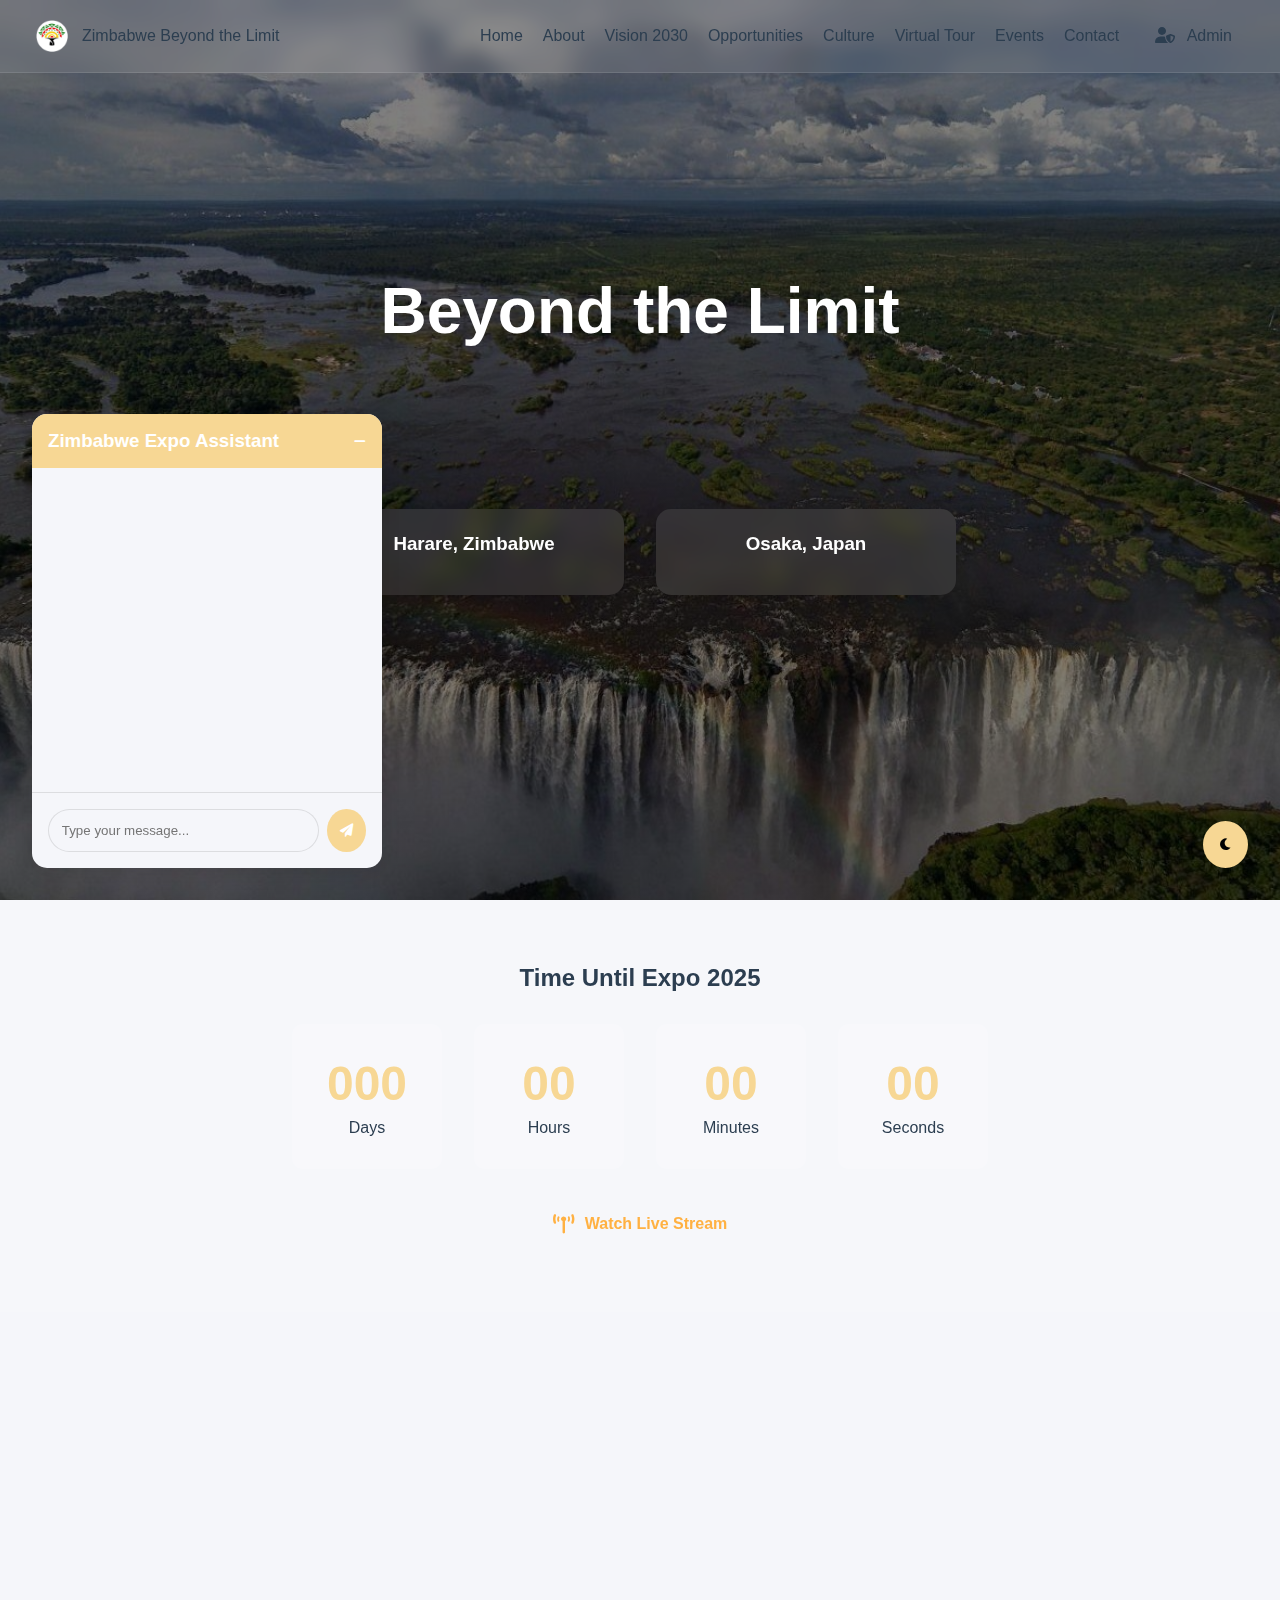
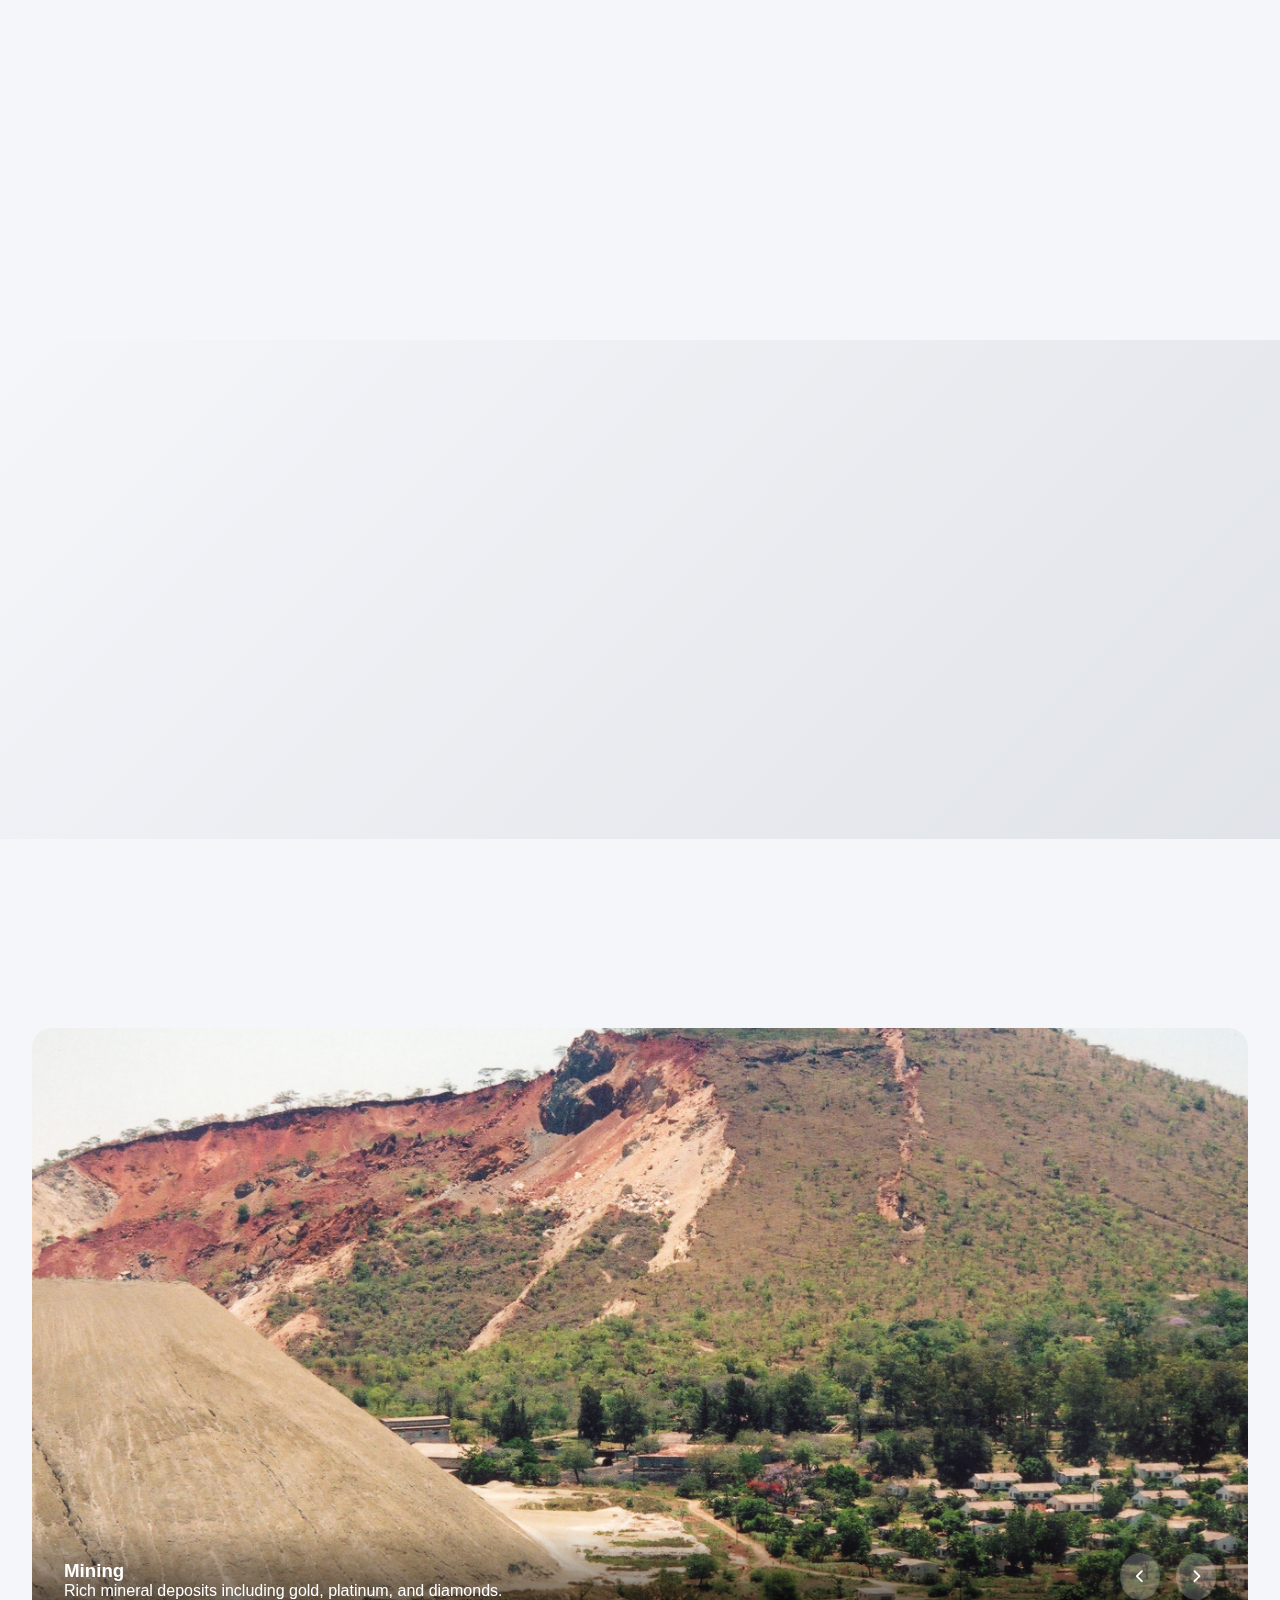
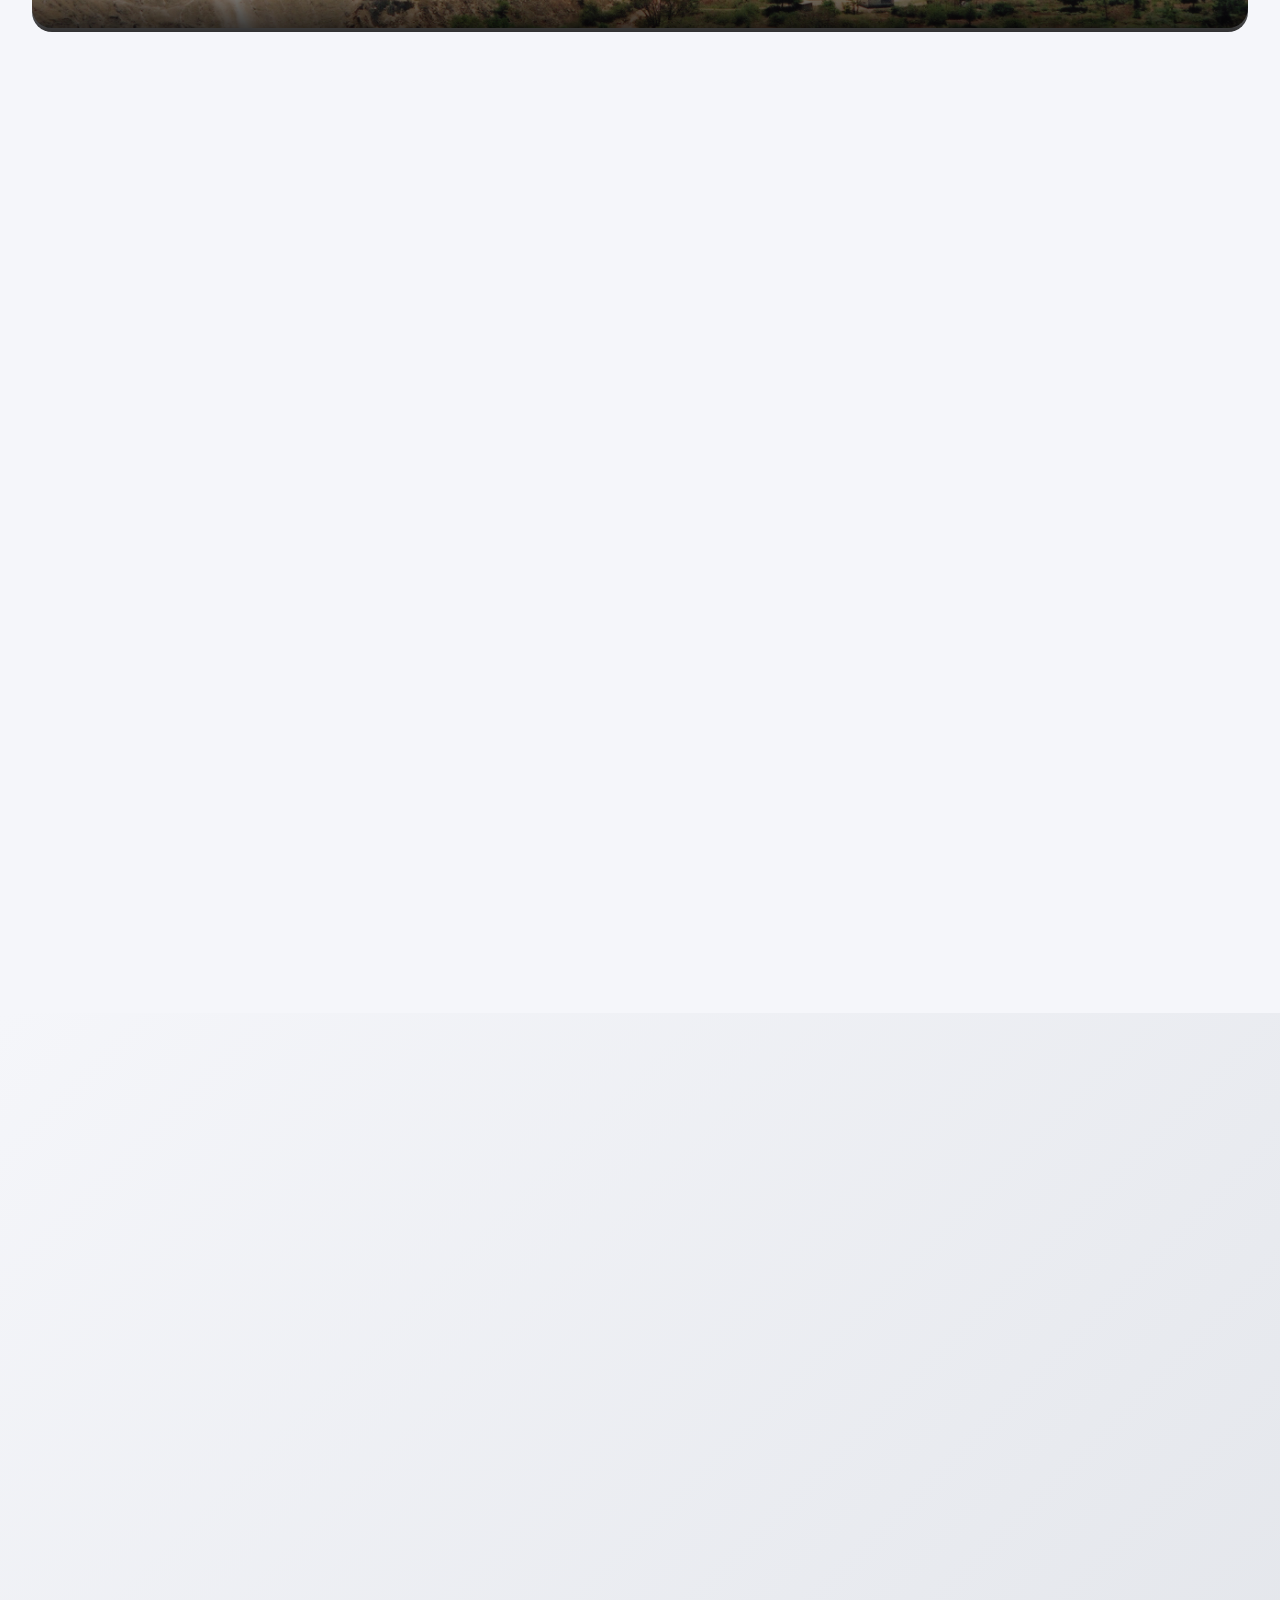
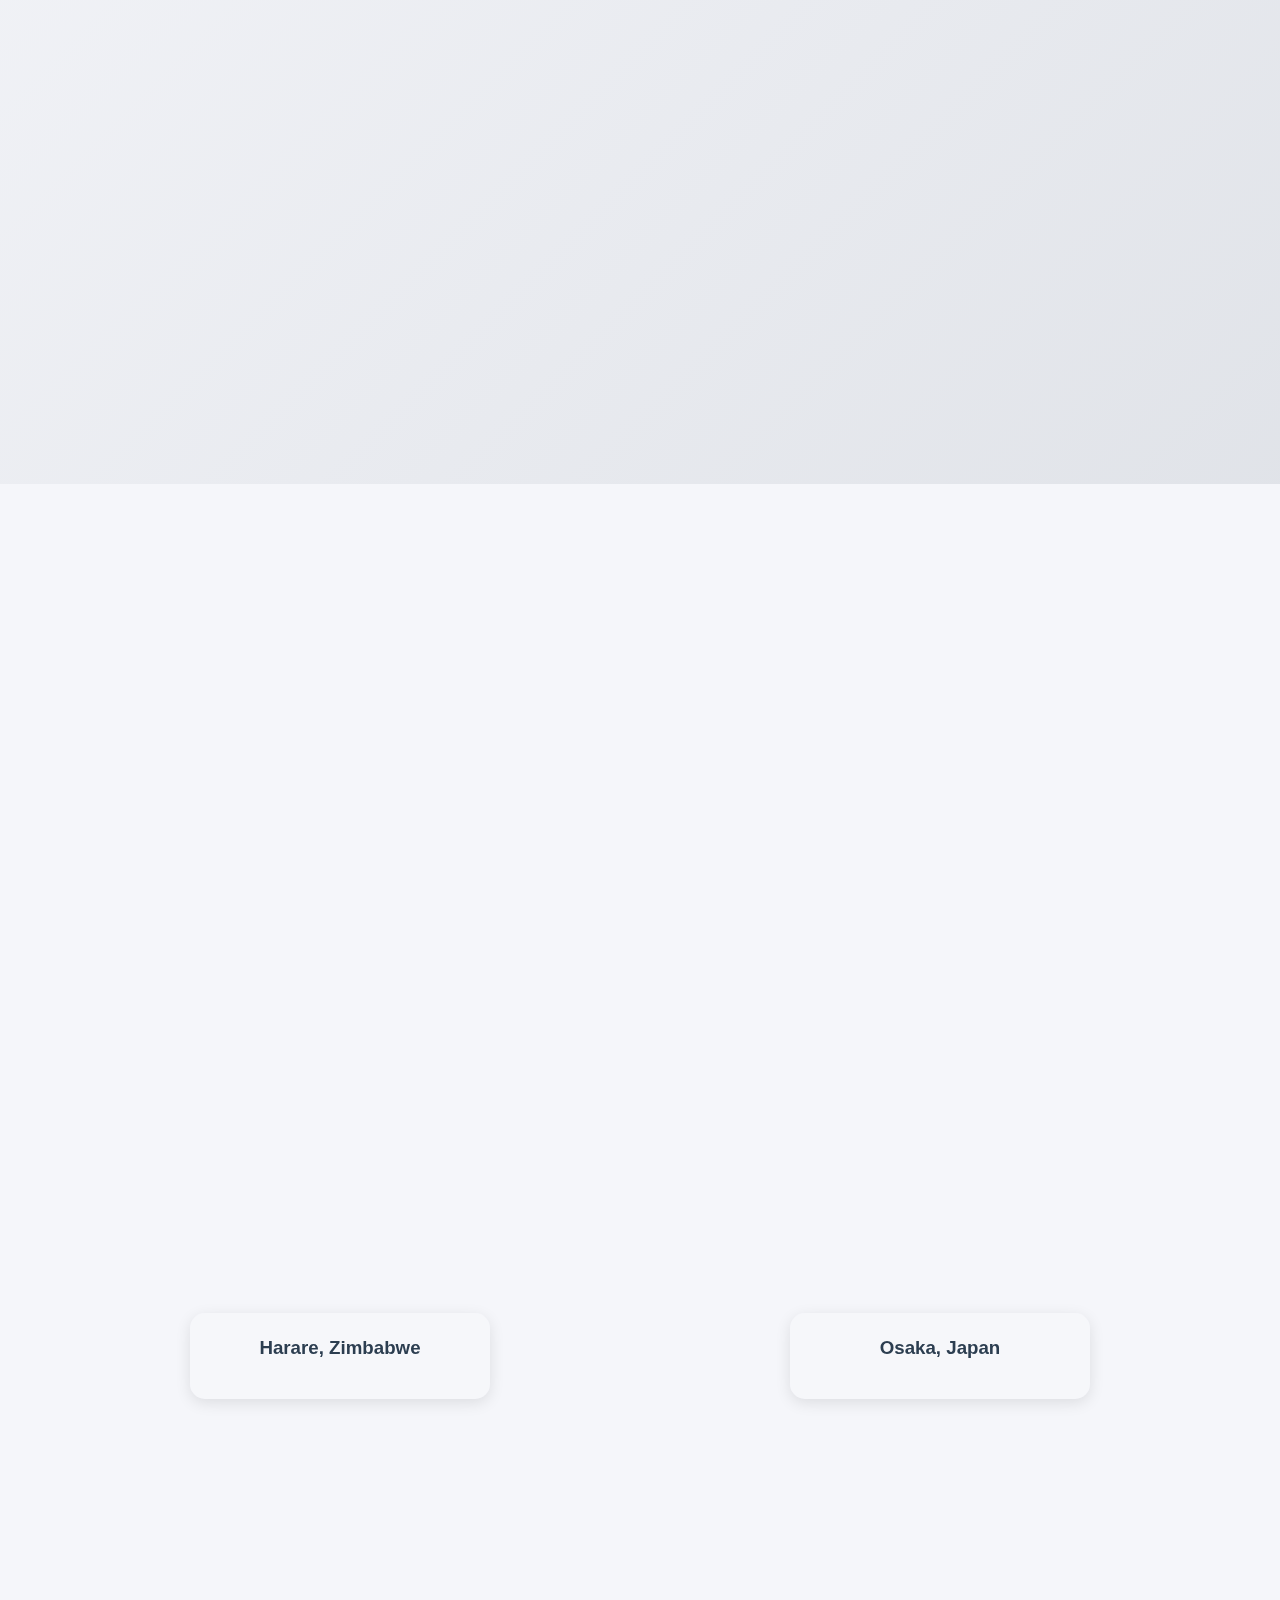
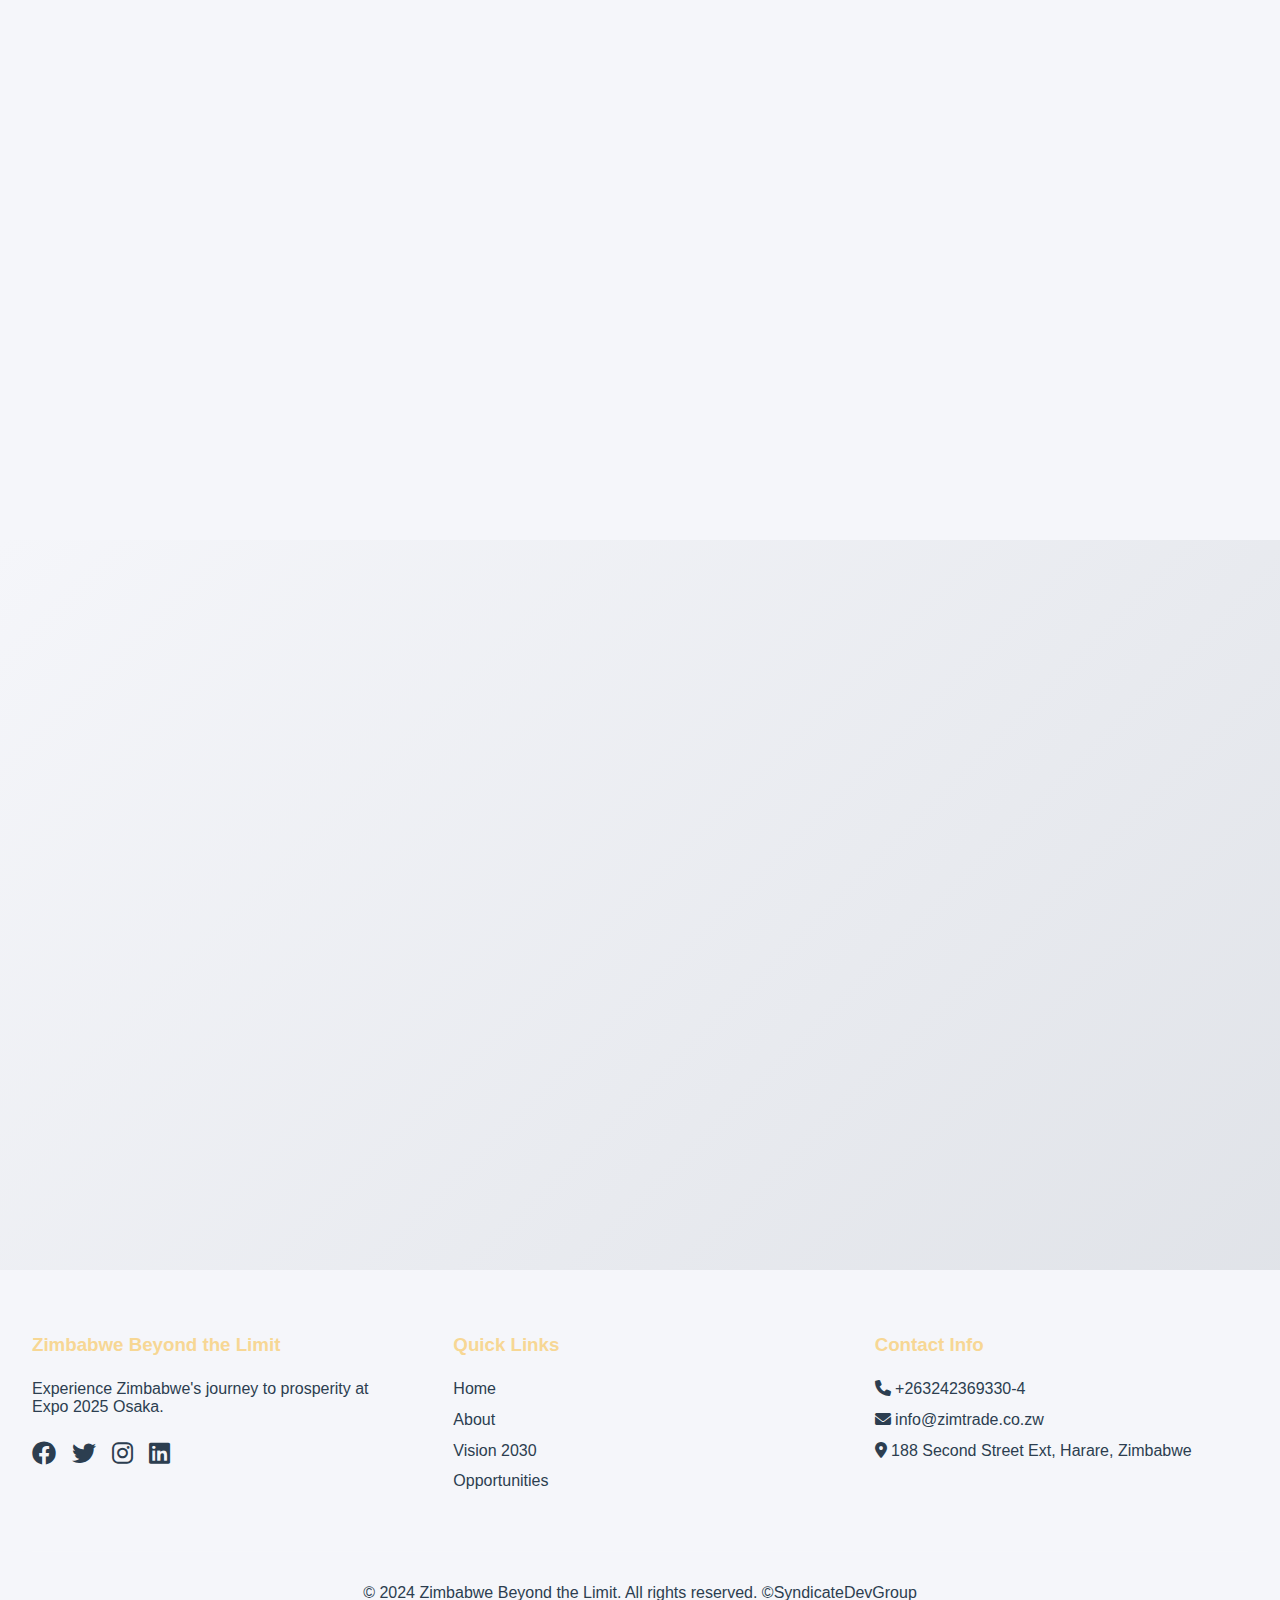
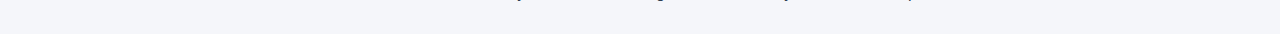
==== index.html @ 0048be2a "indentatiion" ====
<!DOCTYPE html>
<html lang="en">
<head>
    <meta charset="UTF-8">
    <meta name="viewport" content="width=device-width, initial-scale=1.0">
    <title>Zimbabwe Beyond the Limit - Expo 2025 Osaka</title>
    <!-- External Libraries -->
    <link href="https://unpkg.com/aos@2.3.1/dist/aos.css" rel="stylesheet">
    <link rel="stylesheet" href="https://cdnjs.cloudflare.com/ajax/libs/font-awesome/6.0.0/css/all.min.css">
    <link rel="stylesheet" href="css/styles.css">
    <script src="https://unpkg.com/aos@2.3.1/dist/aos.js"></script>
    <script src="https://cdnjs.cloudflare.com/ajax/libs/gsap/3.12.2/gsap.min.js"></script>
    <script src="https://cdnjs.cloudflare.com/ajax/libs/gsap/3.12.2/ScrollTrigger.min.js"></script>
    <script src="https://cdn.jsdelivr.net/npm/three@0.132.2/build/three.min.js"></script>
    <link rel="icon" type="image/png" href="assets/images/logo.png">
    <script type="text/javascript" src="https://cdn.jsdelivr.net/npm/@emailjs/browser@3/dist/email.min.js"></script>

<!-- Google tag (gtag.js) -->
<script async src="https://www.googletagmanager.com/gtag/js?id=G-VXTQBGR0CF"></script>
<script>
  window.dataLayer = window.dataLayer || [];
  function gtag(){dataLayer.push(arguments);}
  gtag('js', new Date());

  gtag('config', 'G-VXTQBGR0CF');
</script>

</head>
<body>
    <!-- Header -->
    <header class="header">
        <nav class="nav-container">
            <div class="logo">
                <img src="assets/images/logo.png" alt="Zimbabwe Beyond the Limit Logo" height="40">Zimbabwe Beyond the Limit</div>
                <div class="nav-links">
                    <a href="#home">Home</a>
                    <a href="#about">About</a>
                    <a href="#vision">Vision 2030</a>
                    <a href="#opportunities">Opportunities</a>
                    <a href="#culture">Culture</a>
                    <a href="pages/tour.html">Virtual Tour</a>
                    <a href="#events">Events</a>
                    <a href="#contact">Contact</a>
                    <a href="pages/admin.html" class="admin-link"><i class="fas fa-user-shield"></i> Admin</a>
                </div>
        </nav>
    </header>

    <!-- Hero Section -->
    <section class="hero" id="home">
        <div class="hero-content">
            <h1 class="hero-title">Beyond the Limit</h1>
            <p class="hero-subtitle">Experience Zimbabwe's Journey to 2030 at Expo 2025 Osaka</p>
            <a href="#vision">
                <button class="cta-button">Explore Our Vision</button>
            </a>

            <!-- Weather -->
            <section class="weather-widget">
                <div class="weather-container">
                    <div class="weather-card" id="zimbabweWeather">
                        <h3>Harare, Zimbabwe</h3>
                        <div class="weather-info">
                            <div class="weather-icon"></div>
                            <div class="temperature"></div>
                            <div class="condition"></div>
                        </div>
                    </div>
                    <div class="weather-card" id="osakaWeather">
                        <h3>Osaka, Japan</h3>
                        <div class="weather-info">
                            <div class="weather-icon"></div>
                            <div class="temperature"></div>
                            <div class="condition"></div>
                        </div>
                    </div>
                </div>
            </section>

        </div>
    </section>

    <!-- Countdown Section -->
    <section class="countdown">
        <h2>Time Until Expo 2025</h2>
        <div class="countdown-container">
            <div class="countdown-item">
                <div class="countdown-number" id="days">000</div>
                <div class="countdown-label">Days</div>
            </div>
            <div class="countdown-item">
                <div class="countdown-number" id="hours">00</div>
                <div class="countdown-label">Hours</div>
            </div>
            <div class="countdown-item">
                <div class="countdown-number" id="minutes">00</div>
                <div class="countdown-label">Minutes</div>
            </div>
            <div class="countdown-item">
                <div class="countdown-number" id="seconds">00</div>
                <div class="countdown-label">Seconds</div>
            </div>
        </div>
        <div class="livestream-button-container">
            <a href="pages/livestream.html" class="livestream-btn">
                <i class="fas fa-broadcast-tower"></i>
                Watch Live Stream
            </a>
        </div>
    </section>

    <!-- Theme Toggle Button -->
    <button class="theme-toggle" id="themeToggle">
        <i class="fas fa-moon"></i>
    </button>    

<!-- About Section -->
<section id="about" class="about-section">
    <div class="about-container">
        <div class="about-text" data-aos="fade-right">
            <h2>About Zimbabwe</h2>
            <p>Discover the heart of Southern Africa, where tradition meets innovation. Zimbabwe stands as a beacon of resilience, cultural richness, and economic potential.</p>
            <div class="stats-container">
                <div class="stat-item">
                    <span class="stat-number" data-target="16.67">0</span>M+
                    <span class="stat-label">Population</span>
                </div>
                <div class="stat-item">
                    <span class="stat-number" data-target="100">0</span>+
                    <span class="stat-label">Tourist Sites</span>
                </div>
                <div class="stat-item">
                    <span class="stat-number" data-target="26.54">0</span>B+
                    <span class="stat-label">GDP (USD)</span>
                </div>
            </div>
        </div>
        <div class="about-image" data-aos="fade-left">
            <img src="assets/images/Wetland-hwange.jpeg" alt="Zimbabwe Landscape">
        </div>
    </div>
</section>

<!-- Vision 2030 Section -->
<section id="vision" class="vision-section">
    <div class="vision-container">
        <h2 class="section-title" data-aos="fade-up">Vision 2030</h2>
        <div class="vision-grid">
            <div class="vision-card" data-aos="zoom-in" data-aos-delay="100">
                <i class="fas fa-industry"></i>
                <h3>Industrialization</h3>
                <p>Transforming Zimbabwe into a major industrial hub through technological advancement and innovation.</p>
            </div>
            <div class="vision-card" data-aos="zoom-in" data-aos-delay="200">
                <i class="fas fa-leaf"></i>
                <h3>Sustainability</h3>
                <p>Implementing green technologies and sustainable practices across all sectors.</p>
            </div>
            <div class="vision-card" data-aos="zoom-in" data-aos-delay="300">
                <i class="fas fa-graduation-cap"></i>
                <h3>Education</h3>
                <p>Developing world-class education and research facilities to nurture future leaders.</p>
            </div>
            <div class="vision-card" data-aos="zoom-in" data-aos-delay="400">
                <i class="fas fa-chart-line"></i>
                <h3>Economic Growth</h3>
                <p>Achieving upper-middle-income status through strategic economic reforms and investments.</p>
            </div>
        </div>
    </div>
</section>

<!-- Opportunities Section -->
<section id="opportunities" class="opportunities-section">
    <div class="opportunities-container">
        <h2 class="section-title" data-aos="fade-up">Investment Opportunities</h2>
        <div class="opportunities-slider">
            <div class="slider-container">
                <div class="slide">
                    <img src="assets/images/Mashava_asbestos_mine.jpeg" alt="Mining">
                    <div class="slide-content">
                        <h3>Mining</h3>
                        <p>Rich mineral deposits including gold, platinum, and diamonds.</p>
                    </div>
                </div>
                <div class="slide">
                    <img src="assets/images/zimAgric.jpg" alt="Agriculture">
                    <div class="slide-content">
                        <h3>Agriculture</h3>
                        <p>Fertile lands perfect for commercial farming and agro-processing.</p>
                    </div>
                </div>
                <div class="slide">
                    <img src="assets/images/Cataratas_Victoria.jpeg" alt="Tourism">
                    <div class="slide-content">
                        <h3>Tourism</h3>
                        <p>World-renowned tourist destinations and wildlife reserves.</p>
                    </div>
                </div>
            </div>
            <div class="slider-controls">
                <button class="prev-slide"><i class="fas fa-chevron-left"></i></button>
                <button class="next-slide"><i class="fas fa-chevron-right"></i></button>
            </div>
        </div>
    </div>
</section>

<!-- Culture Section -->
<section id="culture" class="culture-section">
    <div class="culture-container">
        <h2 class="section-title" data-aos="fade-up">Cultural Heritage</h2>
        <div class="culture-grid">
            <div class="culture-card" data-aos="fade-up" data-aos-delay="100">
                <div class="card-front">
                    <img src="assets/images/CultureDance.jpeg" alt="Traditional Dance">
                    <h3>Traditional Dance</h3>
                </div>
                <div class="card-back">
                    <p>Experience the rhythmic beauty of traditional Zimbabwean dances, each telling a unique story of our heritage.</p>
                    <a href="https://en.wikipedia.org/wiki/Dance_in_Zimbabwe" target="_blank" class="learn-more">Learn More</a>
                </div>
            </div>
            <div class="culture-card" data-aos="fade-up" data-aos-delay="200">
                <div class="card-front">
                    <img src="assets/images/sculpture.jpeg" alt="Art & Craft">
                    <h3>Art & Craft</h3>
                </div>
                <div class="card-back">
                    <p>Discover the intricate stone sculptures and vibrant crafts that showcase Zimbabwean artistic excellence.</p>
                    <a href="https://en.wikipedia.org/wiki/Zimbabwean_art" target="_blank" class="learn-more">Learn More</a>
                </div>
            </div>
            <div class="culture-card" data-aos="fade-up" data-aos-delay="300">
                <div class="card-front">
                    <img src="assets/images/OliverMtukudzi.jpg" alt="Music">
                    <h3>Music</h3>
                </div>
                <div class="card-back">
                    <p>Immerse yourself in the soul-stirring sounds of traditional instruments and modern Zimbabwean music.</p>
                    <a href="https://en.wikipedia.org/wiki/Music_of_Zimbabwe" target="_blank" class="learn-more">Learn More</a>
                </div>
            </div>
        </div>
    </div>
</section>

<!-- Events Section -->
<section id="events" class="events-section">
    <div class="events-container">
        <h2 class="section-title" data-aos="fade-up">Upcoming Events</h2>
        <div class="events-timeline">
            <div class="event-item" data-aos="fade-left">
                <div class="event-date">
                    <span class="month">Nov</span>
                    <span class="day">06</span>
                </div>
                <div class="event-content">
                    <h3>AfriConfex 2024</h3>
                    <p>This conference and exhibition will be held in Bulawayo from 06 – 08 November 2024 to connect African and global industry leaders in fields like manufacturing, agriculture, and technology, aiming to foster economic growth and business networks across Africa</p>
                    <div class="event-meta">
                        <span><i class="fas fa-map-marker-alt"></i> Bulawayo</span>
                        <span><i class="fas fa-clock"></i> 9:00 AM - 6:00 PM</span>
                    </div>
                    <a href="https://www.zitfevents.com/login" target="_blank" class="register-link"><button class="register-btn">Register Now</button></a>
                </div>
            </div>
            <div class="event-item" data-aos="fade-right">
                <div class="event-date">
                    <span class="month">Nov</span>
                    <span class="day">21</span>
                </div>
                <div class="event-content">
                    <h3>Association of Mine Managers of Zimbabwe (AMMZ) Annual Conference 2024</h3>
                    <p>Set for November 21-24, 2024, in Bulawayo, this event will gather mining industry leaders, government officials, and investors to discuss sustainable mining practices and the future of mining in Zimbabwe​</p>
                    <div class="event-meta">
                        <span><i class="fas fa-map-marker-alt"></i> Bulawayo</span>
                        <span><i class="fas fa-clock"></i> 10:00 AM - 8:00 PM</span>
                    </div>
                    <a href="https://www.zitfevents.com/login" target="_blank" class="register-link"><button class="register-btn">Register Now</button></a>
                </div>
            </div>
            <div class="event-item" data-aos="fade-left">
                <div class="event-date">
                    <span class="month">APR</span>
                    <span class="day">22</span>
                </div>
                <div class="event-content">
                    <h3>Zimbabwe International Trade Fair 2025</h3>
                    <p>Celebrating its 65th anniversary, ZITF will run from April 22 to April 26, 2025, in Bulawayo. It’s one of the largest trade showcases in the region, drawing participants from various sectors worldwide to promote innovation, trade, and business partnerships. This year’s theme emphasizes industrialization and international trade​</p>
                    <div class="event-meta">
                        <span><i class="fas fa-map-marker-alt"></i> Bulawayo</span>
                        <span><i class="fas fa-clock"></i> 9:00 AM - 6:00 PM</span>
                    </div>
                    <a href="https://www.zitfevents.com/login" target="_blank" class="register-link"><button class="register-btn">Register Now</button></a>
                </div>
            </div>

        </div>
    </div>
</section>

<!-- Map Section  -->
<section id="venue-map" class="map-section">
    <div class="map-container">
        <h2 class="section-title" data-aos="fade-up">Event Venue</h2>
        <div class="map-wrapper" data-aos="zoom-in">
            <iframe
                src="https://www.google.com/maps/embed?pb=!1m18!1m12!1m3!1d3282.6808868556906!2d135.53002597677284!3d34.63930847294882!2m3!1f0!2f0!3f0!3m2!1i1024!2i768!4f13.1!3m3!1m2!1s0x6000dfe98f3fea1d%3A0x3ce0b906f0c1f926!2sYumeshima%2C%20Konohana%20Ward%2C%20Osaka%2C%20Japan!5e0!3m2!1sen!2s!4v1709669145439!5m2!1sen!2s" 
                width="100%"
                height="450"
                style="border:0;"
                allowfullscreen=""
                loading="lazy"
                referrerpolicy="no-referrer-when-downgrade"
                title="Event Venue Map">
            </iframe>
        </div>
        <div class="venue-info" data-aos="fade-up">
            <h3>Yumeshima, Osaka</h3>
            <p>The Expo 2025 will be held on Yumeshima, an artificial island in Osaka Bay, Japan.</p>
            <div class="venue-details">
                <span><i class="fas fa-map-marker-alt"></i> Yumeshima, Konohana Ward, Osaka, Japan</span>
                <span><i class="fas fa-calendar-alt"></i> April 13 - October 13, 2025</span>
            </div>
        </div>
    </div>
</section>

<!-- Weather -->
<section class="weather-widget">
    <div class="weather-container">
        <div class="weather-card" id="zimbabweWeather">
            <h3>Harare, Zimbabwe</h3>
            <div class="weather-info">
                <div class="weather-icon"></div>
                <div class="temperature"></div>
                <div class="condition"></div>
            </div>
        </div>
        <div class="weather-card" id="osakaWeather">
            <h3>Osaka, Japan</h3>
            <div class="weather-info">
                <div class="weather-icon"></div>
                <div class="temperature"></div>
                <div class="condition"></div>
            </div>
        </div>
    </div>
</section>

<!-- Chat Bot -->
<div class="chatbot" id="chatbot">
    <div class="chat-header">
        <h3>Zimbabwe Expo Assistant</h3>
        <button class="minimize-btn" id="minimizeChat">
            <i class="fas fa-minus"></i>
        </button>
    </div>
    <div class="chat-body" id="chatBody">
        <div class="chat-messages" id="chatMessages">
            <div class="message bot">
            </div>
        </div>
        <div class="chat-input">
            <input type="text" id="userInput" placeholder="Type your message...">
            <button id="sendMessage">
                <i class="fas fa-paper-plane"></i>
            </button>
        </div>
    </div>
    <button class="chat-toggle" id="toggleChat">
        <i class="fas fa-comments"></i>
    </button>
</div>

<!-- feedback section -->
<section id="feedback" class="feedback-section">
    <div class="feedback-container">
        <h2 class="section-title" data-aos="fade-up">Comments & Feedback</h2>
        <div class="feedback-wrapper">
            <form class="feedback-form" data-aos="fade-up">
                <div class="form-group">
                    <input type="text" id="feedback-name" required>
                    <label for="feedback-name">Your Name</label>
                </div>
                <div class="form-group">
                    <input type="email" id="feedback-email" required>
                    <label for="feedback-email">Your Email</label>
                </div>
                <div class="form-group">
                    <select id="feedback-type" required>
                        <option value="">Select Feedback Type</option>
                        <option value="general">General Feedback</option>
                        <option value="suggestion">Suggestion</option>
                        <option value="improvement">Area for Improvement</option>
                        <option value="appreciation">Appreciation</option>
                    </select>
                </div>
                <div class="form-group">
                    <textarea id="feedback-message" required rows="5"></textarea>
                    <label for="feedback-message">Your Feedback</label>
                </div>
                <div class="rating-group">
                    <label>Rate Your Experience:</label>
                    <div class="star-rating">
                        <input type="radio" id="star5" name="rating" value="5">
                        <label for="star5"><i class="fas fa-star"></i></label>
                        <input type="radio" id="star4" name="rating" value="4">
                        <label for="star4"><i class="fas fa-star"></i></label>
                        <input type="radio" id="star3" name="rating" value="3">
                        <label for="star3"><i class="fas fa-star"></i></label>
                        <input type="radio" id="star2" name="rating" value="2">
                        <label for="star2"><i class="fas fa-star"></i></label>
                        <input type="radio" id="star1" name="rating" value="1">
                        <label for="star1"><i class="fas fa-star"></i></label>
                    </div>
                </div>
                <button type="submit" class="submit-btn">Submit Feedback</button>
            </form>
        </div>
    </div>
</section>

<!-- Contact Section -->
<section id="contact" class="contact-section">
    <div class="contact-container">
        <h2 class="section-title" data-aos="fade-up">Get in Touch</h2>
        <div class="contact-wrapper">
            <div class="contact-info" data-aos="fade-right">
                <div class="info-item">
                    <i class="fas fa-map-marker-alt"></i>
                    <div>
                        <h3>Location</h3>
                        <p>188 Second Street Ext, Harare, Zimbabwe</p>
                    </div>
                </div>
                <div class="info-item">
                    <i class="fas fa-phone"></i>
                    <div>
                        <h3>Phone</h3>
                        <p>+263242369330-4</p>
                    </div>
                </div>
                <div class="info-item">
                    <i class="fas fa-envelope"></i>
                    <div>
                        <h3>Email</h3>
                        <p>info@zimtrade.co.zw</p>
                    </div>
                </div>
            </div>
            <form class="contact-form" data-aos="fade-left">
                <div class="form-group">
                    <input type="text" id="name" required>
                    <label for="name">Your Name</label>
                </div>
                <div class="form-group">
                    <input type="email" id="email" required>
                    <label for="email">Your Email</label>
                </div>
                <div class="form-group">
                    <input type="text" id="subject" required>
                    <label for="subject">Subject</label>
                </div>
                <div class="form-group">
                    <textarea id="message" required></textarea>
                    <label for="message">Message</label>
                </div>
                <button type="submit" class="submit-btn">Send Message</button>
            </form>
        </div>
    </div>
</section>

<!-- Footer Section -->
<footer class="footer">
    <div class="footer-container">
        <div class="footer-grid">
            <div class="footer-section">
                <h3>Zimbabwe Beyond the Limit</h3>
                <p>Experience Zimbabwe's journey to prosperity at Expo 2025 Osaka.</p>
                <div class="social-links">
                    <a href="#"><i class="fab fa-facebook"></i></a>
                    <a href="#"><i class="fab fa-twitter"></i></a>
                    <a href="#"><i class="fab fa-instagram"></i></a>
                    <a href="#"><i class="fab fa-linkedin"></i></a>
                </div>
            </div>
            <div class="footer-section">
                <h3>Quick Links</h3>
                <ul>
                    <li><a href="#home">Home</a></li>
                    <li><a href="#about">About</a></li>
                    <li><a href="#vision">Vision 2030</a></li>
                    <li><a href="#opportunities">Opportunities</a></li>
                </ul>
            </div>
            <div class="footer-section">
                <h3>Contact Info</h3>
                <ul>
                    <li><i class="fas fa-phone"></i> +263242369330-4</li>
                    <li><i class="fas fa-envelope"></i> info@zimtrade.co.zw</li>
                    <li><i class="fas fa-map-marker-alt"></i> 188 Second Street Ext, Harare, Zimbabwe</li>
                </ul>
            </div>
        </div>
        <div class="footer-bottom">
            <p>&copy; 2024 Zimbabwe Beyond the Limit. All rights reserved. &copy;SyndicateDevGroup</p>
        </div>
    </div>
</footer>

<script>

// Initialize AOS
AOS.init();

// Theme Toggle
const themeToggle = document.getElementById('themeToggle');
const body = document.body;
const icon = themeToggle.querySelector('i');

themeToggle.addEventListener('click', () => {
    body.classList.toggle('dark-mode');
    icon.classList.toggle('fa-moon');
    icon.classList.toggle('fa-sun');
});

// Countdown Timer
function updateCountdown() {
    const expoDate = new Date('April 13, 2025 00:00:00').getTime();
    const now = new Date().getTime();
    const gap = expoDate - now;

    const second = 1000;
    const minute = second * 60;
    const hour = minute * 60;
    const day = hour * 24;

    const textDay = Math.floor(gap / day);
    const textHour = Math.floor((gap % day) / hour);
    const textMinute = Math.floor((gap % hour) / minute);
    const textSecond = Math.floor((gap % minute) / second);

    document.getElementById('days').innerText = textDay.toString().padStart(3, '0');
    document.getElementById('hours').innerText = textHour.toString().padStart(2, '0');
    document.getElementById('minutes').innerText = textMinute.toString().padStart(2, '0');
    document.getElementById('seconds').innerText = textSecond.toString().padStart(2, '0');
}

setInterval(updateCountdown, 1000);

// Scroll Animation
gsap.registerPlugin(ScrollTrigger);

gsap.from('.countdown', {
    scrollTrigger: {
        trigger: '.countdown',
        start: 'top center',
        end: 'bottom center',
        scrub: 1
    },
    y: 100,
    opacity: 0
});
function fetchWeather() {
    const API_KEY = '0c4ef3eb5dd94588aa172924241211';
    const locations = {
        zimbabwe: 'Harare',
        osaka: 'Osaka'
    };

    Object.entries(locations).forEach(([city, location]) => {
        fetch(`https://api.weatherapi.com/v1/current.json?key=${API_KEY}&q=${location}`)
            .then(response => response.json())
            .then(data => {
                const weatherCard = document.getElementById(`${city}Weather`);
                const weatherInfo = weatherCard.querySelector('.weather-info');
                
                weatherInfo.innerHTML = `
                    <div class="weather-icon">
                        <img src="${data.current.condition.icon}" alt="Weather Icon">
                    </div>
                    <div class="temperature">${data.current.temp_c}°C</div>
                    <div class="condition">${data.current.condition.text}</div>
                    <div class="humidity">Humidity: ${data.current.humidity}%</div>
                    <div class="wind">Wind: ${data.current.wind_kph} km/h</div>
                `;
            })
            .catch(error => {
                console.error(`Error fetching weather for ${location}:`, error);
            });
    });
}

// Update weather every 30 minutes
fetchWeather();
setInterval(fetchWeather, 1800000);

// Navbar Animation
let lastScroll = 0;
const header = document.querySelector('.header');

window.addEventListener('scroll', () => {
    const currentScroll = window.pageYOffset;
    
    if (currentScroll <= 0) {
        header.style.transform = 'translateY(0)';
        return;
    }
    
    if (currentScroll > lastScroll) {
        header.style.transform = 'translateY(-100%)';
    } else {
        header.style.transform = 'translateY(0)';
    }
    
    lastScroll = currentScroll;
});

// Stats Counter Animation
const stats = document.querySelectorAll('.stat-number');

stats.forEach(stat => {
    const target = parseInt(stat.getAttribute('data-target'));
    const increment = target / 200;
    
    function updateCount() {
        const count = +stat.innerText;
        if(count < target) {
            stat.innerText = Math.ceil(count + increment);
            setTimeout(updateCount, 10);
        } else {
            stat.innerText = target;
        }
    }
    
    ScrollTrigger.create({
        trigger: stat,
        onEnter: () => updateCount(),
        once: true
    });
});

// Opportunities Slider
const sliderContainer = document.querySelector('.slider-container');
const slides = document.querySelectorAll('.slide');
const prevBtn = document.querySelector('.prev-slide');
const nextBtn = document.querySelector('.next-slide');
let currentSlide = 0;

function updateSlider() {
    sliderContainer.style.transform = `translateX(-${currentSlide * 100}%)`;
}

nextBtn.addEventListener('click', () => {
    currentSlide = (currentSlide + 1) % slides.length;
    updateSlider();
});

prevBtn.addEventListener('click', () => {
    currentSlide = (currentSlide - 1 + slides.length) % slides.length;
    updateSlider();
});

// Auto slide
setInterval(() => {
    currentSlide = (currentSlide + 1) % slides.length;
    updateSlider();
}, 5000);

// Virtual Tour Scene Switching
const sceneBtns = document.querySelectorAll('.scene-btn');
const scenes = document.querySelectorAll('.scene');

sceneBtns.forEach(btn => {
    btn.addEventListener('click', () => {
        sceneBtns.forEach(b => b.classList.remove('active'));
        scenes.forEach(s => s.classList.remove('active'));
        btn.classList.add('active');
        document.querySelector(`#${btn.dataset.scene}`).classList.add('active');
    });
});

// Contact Form Animation
const formInputs = document.querySelectorAll('.form-group input, .form-group textarea');

formInputs.forEach(input => {
    input.addEventListener('focus', () => {
        input.parentElement.classList.add('focused');
    });
    
    input.addEventListener('blur', () => {
        if (!input.value) {
            input.parentElement.classList.remove('focused');
        }
    });
});
// EmailJS Integration
    emailjs.init("JBKAGhXljdtlqG8bC"); // Add your EmailJS public key here
  
// Form Submission
const contactForm = document.querySelector('.contact-form');

contactForm.addEventListener('submit', (e) => {
    e.preventDefault();
    
    const formData = {
        name: document.getElementById('name').value,
        email: document.getElementById('email').value,
        subject: document.getElementById('subject').value,
        message: document.getElementById('message').value
    };

    emailjs.send('service_eypn1ev', 'template_0y60so5', formData)
        .then(function(response) {
            alert('Thank you for your message! We will get back to you soon.');
            contactForm.reset();
        }, function(error) {
            alert('Oops! Something went wrong. Please try again later.');
        });
});
// Feedback Form Handling
const feedbackForm = document.querySelector('.feedback-form');

feedbackForm.addEventListener('submit', (e) => {
    e.preventDefault();
    
    const rating = document.querySelector('input[name="rating"]:checked')?.value || 'Not rated';
    
    const feedbackData = {
        name: document.getElementById('feedback-name').value,
        email: document.getElementById('feedback-email').value,
        type: document.getElementById('feedback-type').value,
        message: document.getElementById('feedback-message').value,
        rating: rating
    };

    emailjs.send('service_eypn1ev', 'template_0y60so5', {
        name: feedbackData.name,
        email: feedbackData.email,
        subject: `Feedback: ${feedbackData.type}`,
        message: `Rating: ${feedbackData.rating}/5\n\nFeedback: ${feedbackData.message}`
    })
    .then(function(response) {
        alert('Thank you for your feedback! We value your input.');
        feedbackForm.reset();
    }, function(error) {
        alert('Oops! Something went wrong. Please try again later.');
    });
});


// Initialize AOS
AOS.init({
    duration: 1000,
    once: true
});

    // Enhanced Chatbot with Google Cloud API
const API_KEY = 'AIzaSyAm2CBrcEaCVJhW7nlMfCTlDjsYJhCRWbM';
const chatbot = document.getElementById('chatbot');
const toggleChat = document.getElementById('toggleChat');
const minimizeChat = document.getElementById('minimizeChat');
const chatMessages = document.getElementById('chatMessages');
const userInput = document.getElementById('userInput');
const sendMessage = document.getElementById('sendMessage');

// Enhanced response system with API integration
async function getAIResponse(userMessage) {
    try {
        const response = await fetch(`https://generativelanguage.googleapis.com/v1beta/models/gemini-1.5-flash:generateContent?key=${API_KEY}`, {
            method: 'POST',
            headers: {

                'Content-Type': 'application/json'
            },
            body: JSON.stringify({
                    contents: [{
                      parts:[{text: userMessage}]
                      }]
            })
        });

        const data = await response.json();

        const responseMessage = data.candidates[0].content.parts[0].text;

        

        console.log(data);
        return responseMessage;
    } catch (error) {

        console.error('Error:', error);
        return getDefaultResponse(userMessage);
    }
}

// Fallback responses for offline functionality
function getDefaultResponse(input) {
    const responses = {
        'hello': 'Welcome to Zimbabwe Expo 2025! How can I enhance your experience today?',
        'vision': 'Zimbabwe\'s Vision 2030 showcases our path to an upper-middle-income economy through innovation and sustainable development.',
        'location': 'The Zimbabwe Pavilion will be a highlight at Osaka Expo 2025. Stay tuned for our exact location announcement!',
        'events': 'Get ready for an exciting lineup of cultural performances, business forums, and tech exhibitions at our pavilion.',
        'contact': 'Reach out to us at emmanuelisheanesu2004@gmail.com or +263 78 854 7017 for more information.',
        'culture': 'Experience the vibrant Zimbabwean culture through traditional dance, music, and art at our pavilion.',
        'business': 'Discover investment opportunities in mining, agriculture, tourism, and technology sectors.',
        'tourism': 'From Victoria Falls to Great Zimbabwe, learn about our world-renowned tourist destinations.',
        'default': 'Let me guide you through Zimbabwe\'s exciting journey at Expo 2025. What would you like to know more about?'
    };

    const lowercaseInput = input.toLowerCase();
    for (const [key, value] of Object.entries(responses)) {
        if (lowercaseInput.includes(key)) {
            return value;
        }
    }
    return responses.default;
}

// Markdown parser function
function parseMarkdown(text) {
    return text
        .replace(/\*\*(.*?)\*\*/g, '<strong>$1</strong>')
        .replace(/\[([^\]]+)\]\(([^\)]+)\)/g, '<a href="$2" target="_blank">$1</a>')
        .replace(/`(.*?)`/g, '<code>$1</code>')
        .replace(/\n/g, '<br><br>');  // Double line break for better readability
}
function addMessage(message, isUser = false) {
    const messageDiv = document.createElement('div');
    messageDiv.className = `message ${isUser ? 'user' : 'bot'}`;
    messageDiv.innerHTML = `
        ${isUser ? '' : '<i class="fas fa-robot"></i>'}
        <p>${isUser ? message : parseMarkdown(message)}</p>
    `;
    chatMessages.appendChild(messageDiv);
    chatMessages.scrollTop = chatMessages.scrollHeight;
}


async function handleUserMessage() {
    const message = userInput.value.trim();
    if (message) {
        addMessage(message, true);
        userInput.value = '';
        
        // Show typing indicator
        const typingDiv = document.createElement('div');
        typingDiv.className = 'message bot typing';
        typingDiv.innerHTML = '<i class="fas fa-robot"></i><p>Typing...</p>';
        chatMessages.appendChild(typingDiv);


        console.log(message);
        
        // Get AI response
        const response = await getAIResponse(message);
        chatMessages.removeChild(typingDiv);
        addMessage(response);
    }
}

sendMessage.addEventListener('click', handleUserMessage);

userInput.addEventListener('keypress', (e) => {
    if (e.key === 'Enter') {
        handleUserMessage();
    }
});

minimizeChat.addEventListener('click', () => {
    chatbot.classList.toggle('minimized');
});

toggleChat.addEventListener('click', () => {
    chatbot.classList.remove('hidden');
    toggleChat.style.display = 'none';
});

// Initialize chatbot with welcome message
window.addEventListener('load', () => {
    const welcomeMessage = `
**Welcome to Zimbabwe Expo 2025!** 🇿🇼

I'm your dedicated expo assistant ready to guide you through:

Vision 2030 initiatives and developments

Investment opportunities across multiple sectors

Cultural exhibitions and performances

Event schedules and pavilion information

Learn more about our pavilion at [Expo 2025 Osaka](https://www.expo2025.or.jp/)

What would you like to explore first?
`;
    addMessage(welcomeMessage);
});
</script>


</body>
</html>
---- css/styles.css ----
.weather-widget {
    padding: 2rem 0;
    background: var(--bg-gradient);
}

.weather-container {
    max-width: 1200px;
    margin: 0 auto;
    display: flex;
    justify-content: space-around;
    gap: 2rem;
    padding: 0 1rem;
}

.weather-card {
    background: rgba(255, 255, 255, 0.1);
    backdrop-filter: blur(10px);
    padding: 1.5rem;
    border-radius: 15px;
    box-shadow: 0 4px 15px rgba(0, 0, 0, 0.1);
    width: 300px;
    text-align: center;
    transition: transform 0.3s ease;
}

.weather-card:hover {
    transform: translateY(-5px);
}

.weather-info {
    display: flex;
    flex-direction: column;
    align-items: center;
    gap: 0.5rem;
}

.weather-icon img {
    width: 64px;
    height: 64px;
}

.temperature {
    font-size: 2.5rem;
    font-weight: bold;
    color: var(--primary-color);
}

.condition {
    font-size: 1.1rem;
    color: var(--text-color);
}
.feedback-section {
    padding: 80px 0;
    background-color: var(--bg-color);
}

.feedback-container {
    max-width: 800px;
    margin: 0 auto;
    padding: 0 20px;
}

.feedback-form {
    background: var(--card-bg);
    padding: 30px;
    border-radius: 10px;
    box-shadow: 0 5px 15px rgba(0,0,0,0.1);
}

.star-rating {
    display: flex;
    flex-direction: row-reverse;
    justify-content: flex-end;
    gap: 5px;
}

.star-rating input {
    display: none;
}

.star-rating label {
    color: #ddd;
    cursor: pointer;
    font-size: 24px;
    transition: color 0.2s;
}

.star-rating input:checked ~ label,
.star-rating label:hover,
.star-rating label:hover ~ label {
    color: #ffd700;
}

.rating-group {
    margin: 20px 0;
}

#feedback-type {
    width: 100%;
    padding: 10px;
    border: 1px solid var(--border-color);
    border-radius: 5px;
    background: var(--input-bg);
    color: var(--text-color);
}


/* Virtual Tour Page Specific Styles */
.livestream-button-container {
    text-align: center;
    margin-top: 30px;
}

.livestream-btn {
    display: inline-flex;
    align-items: center;
    gap: 10px;
    padding: 15px 30px;
    background: var(--accent-color);
    color: #FFB142;
    border-radius: 25px;
    text-decoration: none;
    font-weight: bold;
    transition: transform 0.3s ease, box-shadow 0.3s ease;
}

.livestream-btn:hover {
    transform: translateY(-2px);
    box-shadow: 0 5px 15px rgba(0,0,0,0.2);
}

.livestream-btn i {
    font-size: 1.2em;
}

.virtual-tour-hero {
    background-image: linear-gradient(rgba(0,0,0,0.5), rgba(0,0,0,0.5)), url('../assets/images/VictoriaFalls.jpg');
    height: 60vh;
}

.virtual-tour-section.expanded {
    padding: 50px 0;
}

.scene-selector {
    display: flex;
    justify-content: center;
    gap: 20px;
    margin-bottom: 30px;
    width: 100%;
}

.scene-btn {
    padding: 15px 30px;
    width: 200px;
    cursor: pointer;
    border: none;
    background: rgba(255, 255, 255, 0.1);
    border-radius: 8px;
    transition: all 0.3s ease;
    display: flex;
    align-items: center;
    justify-content: center;
    gap: 10px;
}

.scene-btn:hover {
    background: rgba(255, 255, 255, 0.2);
    transform: translateY(-2px);
}

.scene-btn.active {
    background: var(--accent-color);
    color: rgb(255, 221, 0);
}

.scene-btn i {
    font-size: 1.2em;
}

.scene-btn span {
    font-size: 1.1em;
    font-weight: 500;
}


.scene-info {
    padding: 20px;
    background: rgba(255,255,255,0.1);
    backdrop-filter: blur(10px);
    margin-top: 20px;
    border-radius: 10px;
}

/* Live Stream Page Specific Styles */
.livestream-hero {
    background-image: linear-gradient(rgba(0,0,0,0.5), rgba(0,0,0,0.5)), url('../assets/images/expo-pavilion.jpg');
    height: 60vh;
}

.livestream-section {
    padding: 50px 0;
    background: var(--bg-color);
}

.livestream-container {
    max-width: 1400px;
    margin: 0 auto;
    padding: 0 20px;
}

.main-stream {
    background: rgba(255,255,255,0.1);
    backdrop-filter: blur(10px);
    border-radius: 15px;
    overflow: hidden;
}

.stream-info {
    padding: 30px;
}

.stream-schedule {
    margin-top: 30px;
    padding: 20px;
    background: rgba(255,255,255,0.05);
    border-radius: 10px;
}

.stream-schedule ul {
    list-style: none;
    padding: 0;
}

.stream-schedule li {
    padding: 10px 0;
    border-bottom: 1px solid rgba(255,255,255,0.1);
}

.map-section {
    padding: 4rem 0;
    background-color: var(--bg-color);
}

.map-container {
    max-width: 1200px;
    margin: 0 auto;
    padding: 0 20px;
}

.map-wrapper {
    margin: 2rem 0;
    border-radius: 10px;
    overflow: hidden;
    box-shadow: 0 4px 15px rgba(0, 0, 0, 0.1);
}

.venue-info {
    text-align: center;
    margin-top: 2rem;
}

.venue-info h3 {
    color: var(--primary-color);
    margin-bottom: 1rem;
}

.venue-details {
    display: flex;
    justify-content: center;
    gap: 2rem;
    margin-top: 1rem;
}

.venue-details span {
    display: flex;
    align-items: center;
    gap: 0.5rem;
}

.venue-details i {
    color: var(--primary-color);
}

:root {
    --primary-light: #F7D794;
    --secondary-light: #2C3E50;
    --accent-light: #27AE60;
    --bg-light: #F5F6FA;
    --text-light: #2C3E50;
    
    --primary-dark: #FFB142;
    --secondary-dark: #192A56;
    --accent-dark: #2ECC71;
    --bg-dark: #1A1A2E;
    --text-dark: #F5F6FA;
}

* {
    margin: 0;
    padding: 0;
    box-sizing: border-box;
    font-family: 'Segoe UI', Tahoma, Geneva, Verdana, sans-serif;
    scroll-behavior: smooth;
}

body {
    background-color: var(--bg-light);
    color: var(--text-light);
    transition: all 0.3s ease;
}

body.dark-mode {
    background-color: var(--bg-dark);
    color: var(--text-dark);
}

/* Header Styles */
.header {
    position: fixed;
    top: 0;
    left: 0;
    width: 100%;
    z-index: 1000;
    background: rgba(255, 255, 255, 0.1);
    backdrop-filter: blur(10px);
    border-bottom: 1px solid rgba(255, 255, 255, 0.1);
}

.nav-container {
    max-width: 1400px;
    margin: 0 auto;
    padding: 1rem 2rem;
    display: flex;
    justify-content: space-between;
    align-items: center;
    gap: 20px;
}
.logo {
    display: flex;
    align-items: center;
    gap: 10px;
}

.logo img {
    height: 40px;
    width: auto;
}

.nav-links {
    display: flex;
    align-items: center;
    gap: 20px;
}

.nav-links a {
    color: inherit;
    text-decoration: none;
    font-weight: 500;
    transition: color 0.3s ease;
}

.nav-links a:hover {
    color: var(--primary-light);
}
.admin-link {
    margin-left: auto;
    color: var(--text-color);
    border: 2px solid var(--accent-color);
    padding: 8px 16px;
    border-radius: 30px;
    transition: all 0.3s ease;
    position: relative;
    overflow: hidden;
    z-index: 1;
}

.admin-link::before {
    content: '';
    position: absolute;
    top: 0;
    left: 0;
    width: 0;
    height: 100%;
    background: var(--accent-color);
    transition: all 0.3s ease;
    z-index: -1;
}

.admin-link:hover::before {
    width: 100%;
}

.admin-link:hover {
    color: var(--bg-color);
    transform: translateY(-2px);
}

.admin-link i {
    margin-right: 8px;
    transition: transform 0.3s ease;
}

.admin-link:hover i {
    transform: rotate(360deg);
}

/* Dark mode support */
.dark-mode .admin-link {
    border-color: var(--accent-color-dark);
}

.dark-mode .admin-link::before {
    background: var(--accent-color-dark);
}

/* Hero Section */
.hero {
    background-image: linear-gradient(rgba(0,0,0,0.5), rgba(0,0,0,0.5)), url('../assets/images/VictoriaFalls.jpg');
    background-size: cover;
    background-position: center;
    height: 100vh;
    display: flex;
    align-items: center;
    justify-content: center;
    text-align: center;
    color: white;
}


.hero-content {
    text-align: center;
    color: #fff;
    z-index: 1;
}

.hero-title {
    font-size: 4rem;
    margin-bottom: 1rem;
    animation: fadeInUp 1s ease;
}

.hero-subtitle {
    font-size: 1.5rem;
    margin-bottom: 2rem;
    animation: fadeInUp 1s ease 0.3s forwards;
    opacity: 0;
}

.cta-button {
    padding: 1rem 2rem;
    font-size: 1.1rem;
    background: var(--primary-light);
    border: none;
    border-radius: 30px;
    color: var(--text-light);
    cursor: pointer;
    transition: transform 0.3s ease;
    animation: fadeInUp 1s ease 0.6s forwards;
    opacity: 0;
}

.cta-button:hover {
    transform: translateY(-5px);
}

/* Theme Toggle */
.theme-toggle {
    position: fixed;
    bottom: 2rem;
    right: 2rem;
    z-index: 1000;
    padding: 1rem;
    border-radius: 50%;
    background: var(--primary-light);
    border: none;
    cursor: pointer;
    box-shadow: 0 4px 15px rgba(0,0,0,0.1);
    transition: all 0.3s ease;
}

.theme-toggle:hover {
    transform: rotate(180deg);
}

/* Countdown Section */
.countdown {
    padding: 4rem 2rem;
    text-align: center;
    background: rgba(255,255,255,0.1);
    backdrop-filter: blur(10px);
}

.countdown-container {
    display: flex;
    justify-content: center;
    gap: 2rem;
    margin-top: 2rem;
}

.countdown-item {
    padding: 2rem;
    background: rgba(255,255,255,0.1);
    border-radius: 10px;
    backdrop-filter: blur(5px);
    min-width: 150px;
}

.countdown-number {
    font-size: 3rem;
    font-weight: bold;
    color: var(--primary-light);
}

.countdown-label {
    font-size: 1rem;
    margin-top: 0.5rem;
}

/* Animations */
@keyframes fadeInUp {
    from {
        opacity: 0;
        transform: translateY(30px);
    }
    to {
        opacity: 1;
        transform: translateY(0);
    }
}

/* Responsive Design */
@media (max-width: 768px) {
    .nav-links {
        display: none;
    }
    
    .hero-title {
        font-size: 2.5rem;
    }
    
    .hero-subtitle {
        font-size: 1.2rem;
    }
    
    .countdown-container {
        flex-wrap: wrap;
    }
    
    .countdown-item {
        min-width: 120px;
    }
}
/* About Section Styles */
.about-section {
    padding: 6rem 2rem;
    background: var(--bg-light);
}

.dark-mode .about-section {
    background: var(--bg-dark);
}

.about-container {
    max-width: 1400px;
    margin: 0 auto;
    display: grid;
    grid-template-columns: 1fr 1fr;
    gap: 4rem;
    align-items: center;
}

.about-text h2 {
    font-size: 2.5rem;
    margin-bottom: 1.5rem;
    color: var(--primary-light);
}

.dark-mode .about-text h2 {
    color: var(--primary-dark);
}

.stats-container {
    display: grid;
    grid-template-columns: repeat(3, 1fr);
    gap: 2rem;
    margin-top: 2rem;
}

.stat-item {
    text-align: center;
    padding: 1.5rem;
    background: rgba(255, 255, 255, 0.1);
    border-radius: 10px;
    backdrop-filter: blur(10px);
    transition: transform 0.3s ease;
}

.stat-item:hover {
    transform: translateY(-10px);
}

.stat-number {
    font-size: 2.5rem;
    font-weight: bold;
    color: var(--primary-light);
}

.dark-mode .stat-number {
    color: var(--primary-dark);
}

.stat-label {
    display: block;
    margin-top: 0.5rem;
    font-size: 1rem;
}

.about-image img {
    width: 100%;
    height: auto;
    border-radius: 20px;
    box-shadow: 0 10px 30px rgba(0,0,0,0.1);
}

/* Vision Section Styles */
.vision-section {
    padding: 6rem 2rem;
    background: linear-gradient(135deg, var(--bg-light) 0%, rgba(44, 62, 80, 0.1) 100%);
}

.dark-mode .vision-section {
    background: linear-gradient(135deg, var(--bg-dark) 0%, rgba(255, 255, 255, 0.1) 100%);
}

.vision-container {
    max-width: 1400px;
    margin: 0 auto;
}

.section-title {
    text-align: center;
    font-size: 2.5rem;
    margin-bottom: 3rem;
    color: var(--primary-light);
}

.dark-mode .section-title {
    color: var(--primary-dark);
}

.vision-grid {
    display: grid;
    grid-template-columns: repeat(auto-fit, minmax(250px, 1fr));
    gap: 2rem;
}

.vision-card {
    padding: 2rem;
    text-align: center;
    background: rgba(255, 255, 255, 0.1);
    border-radius: 15px;
    backdrop-filter: blur(10px);
    transition: transform 0.3s ease;
}

.vision-card:hover {
    transform: translateY(-10px);
}

.vision-card i {
    font-size: 2.5rem;
    color: var(--primary-light);
    margin-bottom: 1rem;
}

.dark-mode .vision-card i {
    color: var(--primary-dark);
}

/* Opportunities Section Styles */
.opportunities-section {
    padding: 6rem 2rem;
    background: var(--bg-light);
}

.dark-mode .opportunities-section {
    background: var(--bg-dark);
}

.opportunities-container {
    max-width: 1400px;
    margin: 0 auto;
}

.opportunities-slider {
    position: relative;
    overflow: hidden;
}

.slider-container {
    display: flex;
    transition: transform 0.5s ease;
}

.slide {
    min-width: 100%;
    position: relative;
}

.slide img {
    width: 100%;
    height: 600px;
    object-fit: cover;
    border-radius: 20px;
}

.slide-content {
    position: absolute;
    bottom: 0;
    left: 0;
    right: 0;
    padding: 2rem;
    background: linear-gradient(transparent, rgba(0,0,0,0.8));
    color: white;
    border-radius: 0 0 20px 20px;
}

.slider-controls {
    position: absolute;
    bottom: 2rem;
    right: 2rem;
    display: flex;
    gap: 1rem;
}

.slider-controls button {
    padding: 1rem;
    border: none;
    background: rgba(255, 255, 255, 0.2);
    color: white;
    border-radius: 50%;
    cursor: pointer;
    transition: background 0.3s ease;
}

.slider-controls button:hover {
    background: rgba(255, 255, 255, 0.4);
}

@media (max-width: 768px) {
    .about-container {
        grid-template-columns: 1fr;
    }
    
    .stats-container {
        grid-template-columns: 1fr;
    }
    
    .vision-grid {
        grid-template-columns: 1fr;
    }
    
    .slide img {
        height: 400px;
    }
}

/* Culture Section Styles */
.culture-section {
    padding: 6rem 2rem;
    background: var(--bg-light);
}

.dark-mode .culture-section {
    background: var(--bg-dark);
}

.culture-grid {
    display: grid;
    grid-template-columns: repeat(auto-fit, minmax(300px, 1fr));
    gap: 2rem;
    margin-top: 3rem;
}

.culture-card {
    height: 600px;
    perspective: 1000px;
    cursor: pointer;
}

.card-front,
.card-back {
    position: absolute;
    width: 100%;
    height: 100%;
    backface-visibility: hidden;
    transition: transform 0.8s cubic-bezier(0.4, 0, 0.2, 1);
    border-radius: 15px;
    overflow: hidden;
}

.card-front {
    background: var(--bg-light);
}

.dark-mode .card-front {
    background: var(--bg-dark);
}

.card-front img {
    width: 100%;
    height: 90%;
    object-fit: cover;
}

.card-front h3 {
    padding: 1.5rem;
    text-align: center;
    color: var(--text-light);
}

.dark-mode .card-front h3 {
    color: var(--text-dark);
}

.card-back {
    background: var(--primary-light);
    transform: rotateY(180deg);
    display: flex;
    flex-direction: column;
    justify-content: center;
    align-items: center;
    padding: 2rem;
    text-align: center;
    color: white;
}

.culture-card:hover .card-front {
    transform: rotateY(-180deg);
}

.culture-card:hover .card-back {
    transform: rotateY(0);
}

/* Events Section Styles */
.events-section {
    padding: 6rem 2rem;
    background: linear-gradient(135deg, var(--bg-light) 0%, rgba(44, 62, 80, 0.1) 100%);
}

.dark-mode .events-section {
    background: linear-gradient(135deg, var(--bg-dark) 0%, rgba(255, 255, 255, 0.1) 100%);
}

.events-timeline {
    max-width: 1000px;
    margin: 3rem auto;
}

.event-item {
    display: flex;
    gap: 2rem;
    margin-bottom: 2rem;
    padding: 2rem;
    background: rgba(255, 255, 255, 0.1);
    border-radius: 15px;
    backdrop-filter: blur(10px);
    transition: transform 0.3s ease;
}

.event-item:hover {
    transform: translateY(-5px);
}

.event-date {
    min-width: 100px;
    text-align: center;
    padding: 1rem;
    background: var(--primary-light);
    border-radius: 10px;
    color: white;
}

.event-date .month {
    display: block;
    font-size: 1.2rem;
}

.event-date .day {
    display: block;
    font-size: 2rem;
    font-weight: bold;
}

.event-meta {
    display: flex;
    gap: 2rem;
    margin: 1rem 0;
}

.register-btn {
    padding: 0.8rem 1.5rem;
    background: var(--primary-light);
    color: white;
    border: none;
    border-radius: 5px;
    cursor: pointer;
    transition: background 0.3s ease;
}

.register-btn:hover {
    background: var(--primary-dark);
}

/* Virtual Tour Section Styles */
.virtual-tour-section {
    padding: 6rem 2rem;
    background: var(--bg-light);
}

.dark-mode .virtual-tour-section {
    background: var(--bg-dark);
}

.tour-viewer {
    max-width: 1200px;
    margin: 3rem auto;
}

.scene-selector {
    display: flex;
    gap: 1rem;
    margin-bottom: 2rem;
    overflow-x: auto;
    padding-bottom: 1rem;
}

.scene-btn {
    display: flex;
    flex-direction: column;
    align-items: center;
    gap: 0.5rem;
    padding: 0.5rem;
    border: none;
    background: none;
    cursor: pointer;
    transition: transform 0.3s ease;
}

.scene-btn img {
    width: 80px;
    height: 80px;
    border-radius: 10px;
    object-fit: cover;
}

.scene-btn.active {
    transform: scale(1.1);
}

.scene-viewer {
    position: relative;
    height: 600px;
    border-radius: 15px;
    overflow: hidden;
}

.scene {
    position: absolute;
    width: 100%;
    height: 100%;
    opacity: 0;
    transition: opacity 0.5s ease;
}

.scene.active {
    opacity: 1;
}

.scene img {
    width: 100%;
    height: 100%;
    object-fit: cover;
}

.hotspot {
    position: absolute;
    transform: translate(-50%, -50%);
}

.hotspot-dot {
    display: block;
    width: 20px;
    height: 20px;
    background: var(--primary-light);
    border-radius: 50%;
    animation: pulse 2s infinite;
}

.hotspot-content {
    position: absolute;
    bottom: 100%;
    left: 50%;
    transform: translateX(-50%);
    background: rgba(0, 0, 0, 0.8);
    color: white;
    padding: 1rem;
    border-radius: 10px;
    width: 200px;
    opacity: 0;
    transition: opacity 0.3s ease;
}

.hotspot:hover .hotspot-content {
    opacity: 1;
}

/* Contact Section Styles */
.contact-section {
    padding: 6rem 2rem;
    background: linear-gradient(135deg, var(--bg-light) 0%, rgba(44, 62, 80, 0.1) 100%);
}

.dark-mode .contact-section {
    background: linear-gradient(135deg, var(--bg-dark) 0%, rgba(255, 255, 255, 0.1) 100%);
}

.contact-wrapper {
    display: grid;
    grid-template-columns: 1fr 2fr;
    gap: 4rem;
    max-width: 1200px;
    margin: 3rem auto;
}

.contact-info {
    display: flex;
    flex-direction: column;
    gap: 2rem;
}

.info-item {
    display: flex;
    gap: 1rem;
    padding: 1.5rem;
    background: rgba(255, 255, 255, 0.1);
    border-radius: 10px;
    backdrop-filter: blur(10px);
}

.info-item i {
    font-size: 1.5rem;
    color: var(--primary-light);
}

.contact-form {
    display: grid;
    gap: 2rem;
}

.form-group {
    position: relative;
}

.form-group input,
.form-group textarea {
    width: 100%;
    padding: 1rem;
    background: rgba(255, 255, 255, 0.1);
    border: none;
    border-radius: 5px;
    color: var(--text-light);
    font-size: 1rem;
}

.dark-mode .form-group input,
.dark-mode .form-group textarea {
    color: var(--text-dark);
}

.form-group label {
    position: absolute;
    left: 1rem;
    top: 1rem;
    pointer-events: none;
    transition: 0.3s ease;
}

.form-group input:focus ~ label,
.form-group input:valid ~ label,
.form-group textarea:focus ~ label,
.form-group textarea:valid ~ label {
    top: -0.5rem;
    left: 0.5rem;
    font-size: 0.8rem;
    background: var(--bg-light);
    padding: 0 0.5rem;
}

.dark-mode .form-group input:focus ~ label,
.dark-mode .form-group input:valid ~ label,
.dark-mode .form-group textarea:focus ~ label,
.dark-mode .form-group textarea:valid ~ label {
    background: var(--bg-dark);
}

.submit-btn {
    padding: 1rem 2rem;
    background: var(--primary-light);
    color: white;
    border: none;
    border-radius: 5px;
    cursor: pointer;
    transition: background 0.3s ease;
}

.submit-btn:hover {
    background: var(--primary-dark);
}

@keyframes pulse {
    0% {
        box-shadow: 0 0 0 0 rgba(var(--primary-light-rgb), 0.4);
    }
    70% {
        box-shadow: 0 0 0 10px rgba(var(--primary-light-rgb), 0);
    }
    100% {
        box-shadow: 0 0 0 0 rgba(var(--primary-light-rgb), 0);
    }
}

@media (max-width: 768px) {
    .contact-wrapper {
        grid-template-columns: 1fr;
    }
    
    .scene-viewer {
        height: 400px;
    }
    
    .event-item {
        flex-direction: column;
        align-items: center;
        text-align: center;
    }
    
    .event-meta {
        justify-content: center;
    }
}

/* Footer Styles */
.footer {
    background: var(--bg-light);
    color: var(--text-light);
    padding: 4rem 2rem 2rem;
}

.dark-mode .footer {
    background: var(--bg-dark);
    color: var(--text-dark);
}

.footer-container {
    max-width: 1400px;
    margin: 0 auto;
}

.footer-grid {
    display: grid;
    grid-template-columns: repeat(auto-fit, minmax(250px, 1fr));
    gap: 3rem;
    margin-bottom: 3rem;
}

.footer-section h3 {
    color: var(--primary-light);
    margin-bottom: 1.5rem;
}

.dark-mode .footer-section h3 {
    color: var(--primary-dark);
}

.footer-section ul {
    list-style: none;
}

.footer-section ul li {
    margin-bottom: 0.8rem;
}

.footer-section ul li a {
    color: inherit;
    text-decoration: none;
    transition: color 0.3s ease;
}

.footer-section ul li a:hover {
    color: var(--primary-light);
}

.social-links {
    display: flex;
    gap: 1rem;
    margin-top: 1.5rem;
}

.social-links a {
    color: inherit;
    font-size: 1.5rem;
    transition: color 0.3s ease;
}

.social-links a:hover {
    color: var(--primary-light);
}

.footer-bottom {
    padding-top: 2rem;
    text-align: center;
    border-top: 1px solid rgba(255, 255, 255, 0.1);
}


/* Chatbot Styles */
.chatbot {
    position: fixed;
    bottom: 2rem;
    left: 2rem;
    z-index: 1000;
    width: 350px;
    background: var(--bg-light);
    border-radius: 15px;
    box-shadow: 0 5px 20px rgba(0,0,0,0.1);
    transition: transform 0.3s ease;
}

.dark-mode .chatbot {
    background: var(--bg-dark);
}

.chat-header {
    padding: 1rem;
    background: var(--primary-light);
    color: white;
    border-radius: 15px 15px 0 0;
    display: flex;
    justify-content: space-between;
    align-items: center;
}

.dark-mode .chat-header {
    background: var(--primary-dark);
}

.minimize-btn {
    background: none;
    border: none;
    color: white;
    cursor: pointer;
}

.chat-body {
    height: 400px;
    display: flex;
    flex-direction: column;
}

.chat-messages {
    flex-grow: 1;
    padding: 1rem;
    overflow-y: auto;
}

.message {
    display: flex;
    align-items: flex-start;
    gap: 0.5rem;
    margin-bottom: 1rem;
}

.message.bot {
    color: var(--text-light);
}

.dark-mode .message.bot {
    color: var(--text-dark);
}

.message.user {
    flex-direction: row-reverse;
}

.message i {
    font-size: 1.5rem;
    color: var(--primary-light);
}

.dark-mode .message i {
    color: var(--primary-dark);
}

.message p {
    background: rgba(var(--primary-light-rgb), 0.1);
    padding: 0.8rem;
    border-radius: 15px;
    max-width: 70%;
}

.chat-input {
    padding: 1rem;
    display: flex;
    gap: 0.5rem;
    border-top: 1px solid rgba(0,0,0,0.1);
}

.chat-input input {
    flex-grow: 1;
    padding: 0.8rem;
    border: 1px solid rgba(0,0,0,0.1);
    border-radius: 30px;
    background: var(--bg-light);
    color: var(--text-light);
}

.dark-mode .chat-input input {
    background: var(--bg-dark);
    color: var(--text-dark);
    border-color: rgba(255,255,255,0.1);
}

.chat-input button {
    padding: 0.8rem;
    border: none;
    background: var(--primary-light);
    color: white;
    border-radius: 50%;
    cursor: pointer;
    transition: transform 0.3s ease;
}

.dark-mode .chat-input button {
    background: var(--primary-dark);
}

.chat-input button:hover {
    transform: scale(1.1);
}

.chat-toggle {
    position: fixed;
    bottom: 2rem;
    left: 2rem;
    padding: 1rem;
    border: none;
    background: var(--primary-light);
    color: white;
    border-radius: 50%;
    cursor: pointer;
    box-shadow: 0 5px 15px rgba(0,0,0,0.1);
    transition: transform 0.3s ease;
    display: none;
}

.dark-mode .chat-toggle {
    background: var(--primary-dark);
}

.chat-toggle:hover {
    transform: scale(1.1);
}

.chatbot.minimized {
    transform: translateY(calc(100% - 60px));
}

.chatbot.hidden {
    display: none;
}

@media (max-width: 768px) {
    .chatbot {
        width: 300px;
    }
}
.map-section {
    padding: 4rem 0;
    background-color: var(--bg-color);
}

.map-container {
    max-width: 1200px;
    margin: 0 auto;
    padding: 0 20px;
}

.map-wrapper {
    margin: 2rem 0;
    border-radius: 10px;
    overflow: hidden;
    box-shadow: 0 4px 15px rgba(0, 0, 0, 0.1);
}

.venue-info {
    text-align: center;
    margin-top: 2rem;
}

.venue-info h3 {
    color: var(--primary-color);
    margin-bottom: 1rem;
}

.venue-details {
    display: flex;
    justify-content: center;
    gap: 2rem;
    margin-top: 1rem;
}

.venue-details span {
    display: flex;
    align-items: center;
    gap: 0.5rem;
}

.venue-details i {
    color: var(--primary-color);
}
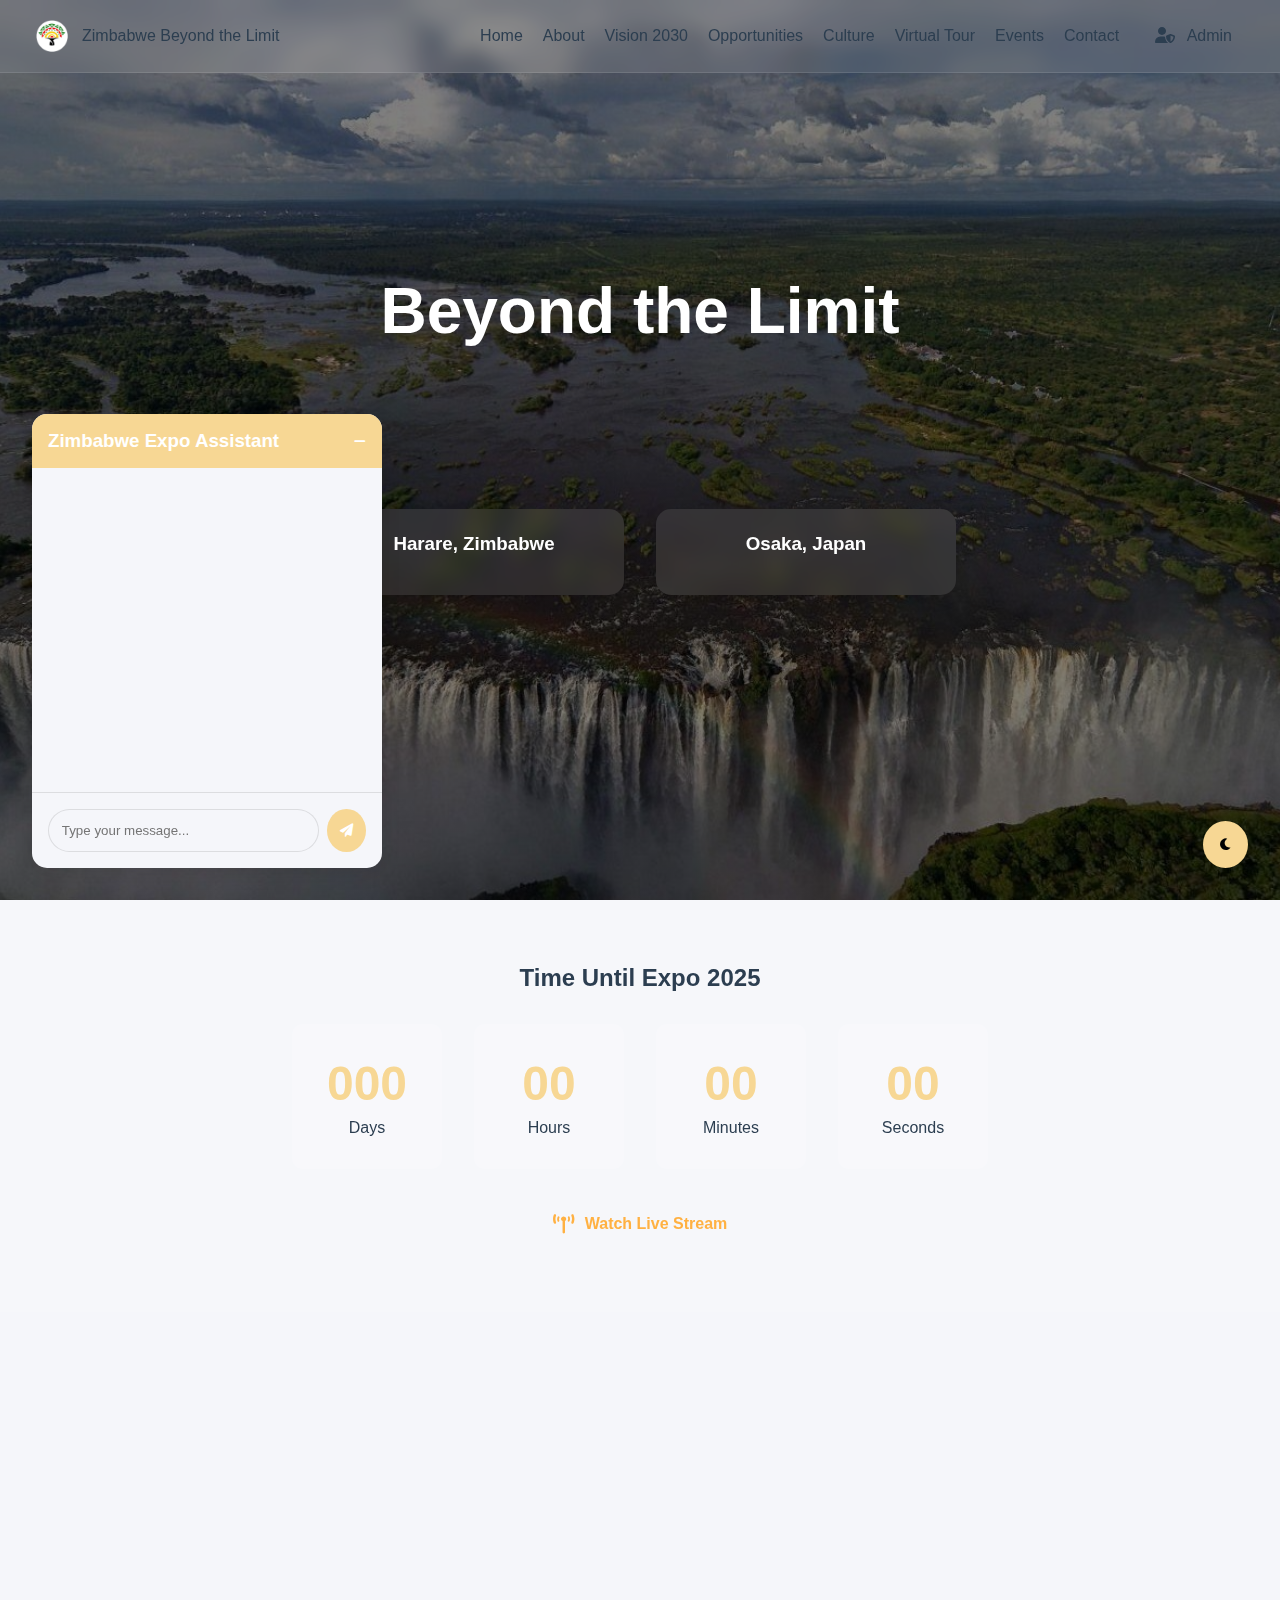
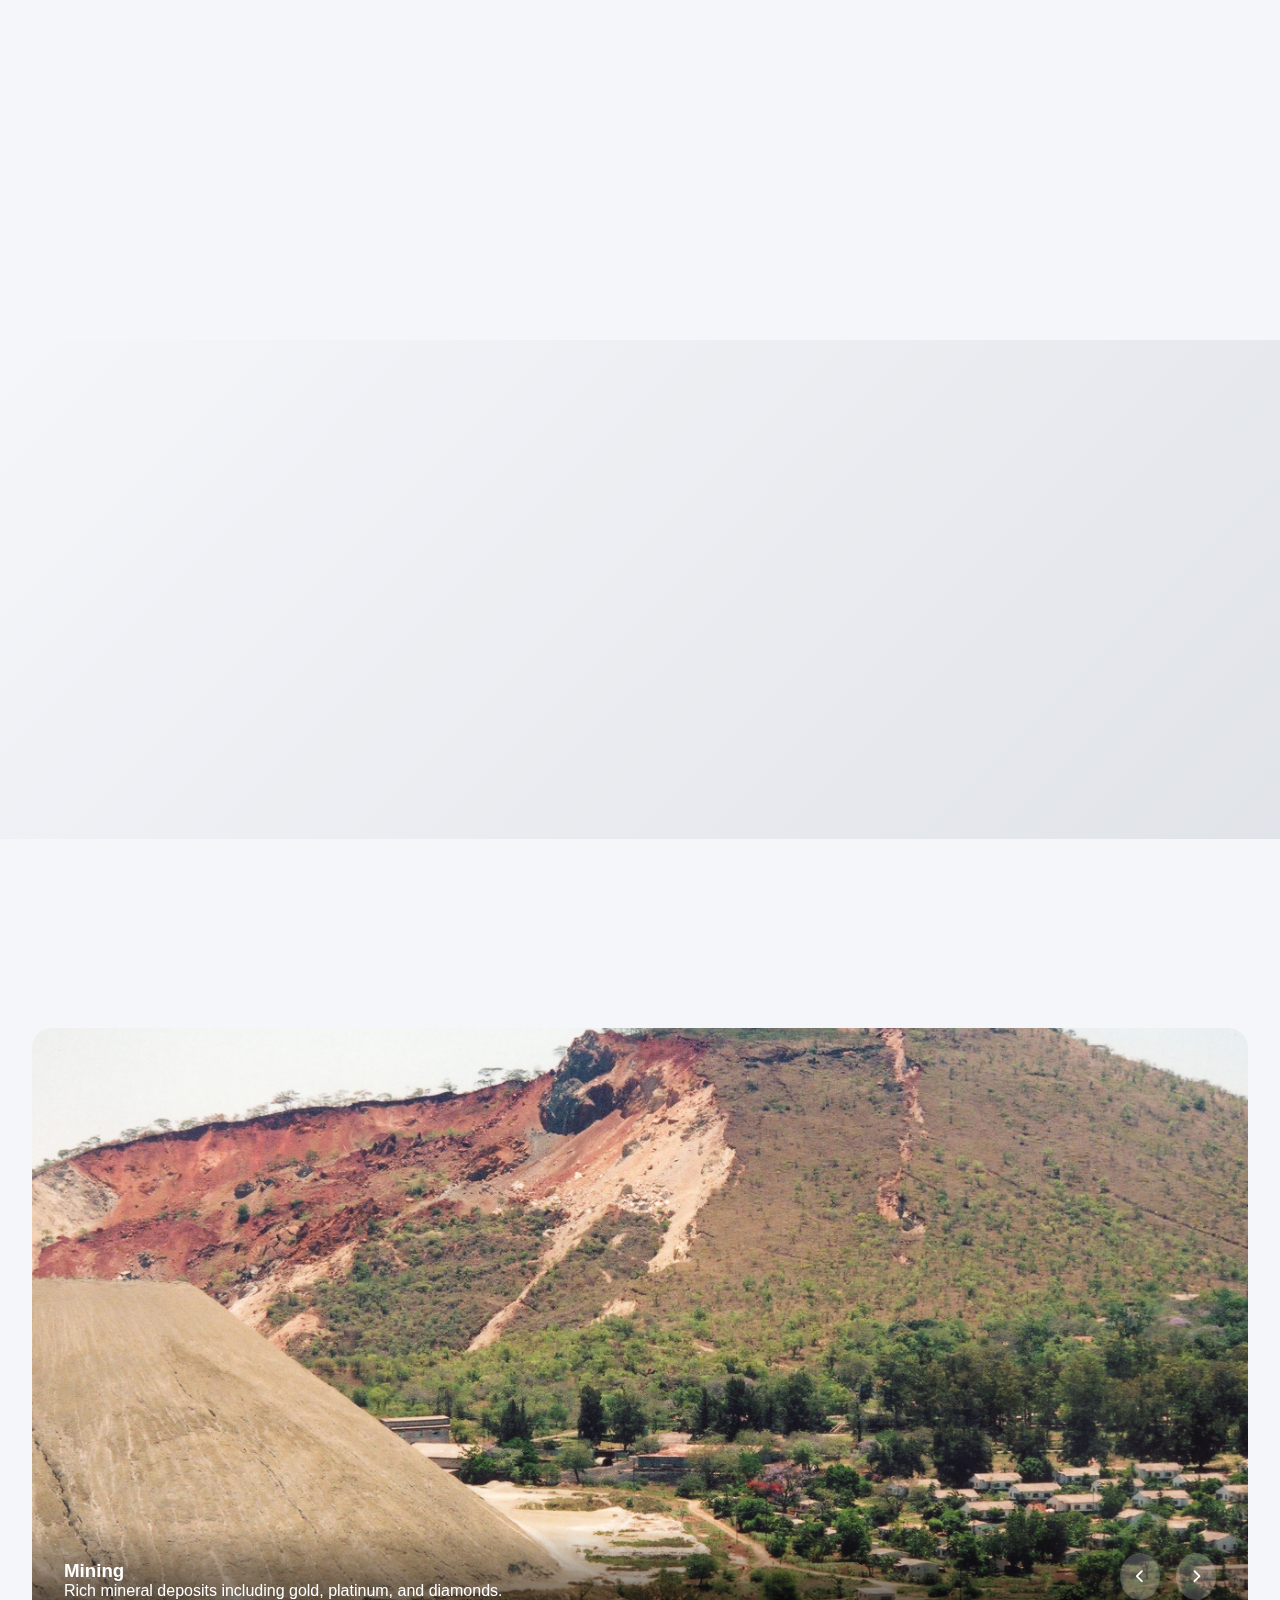
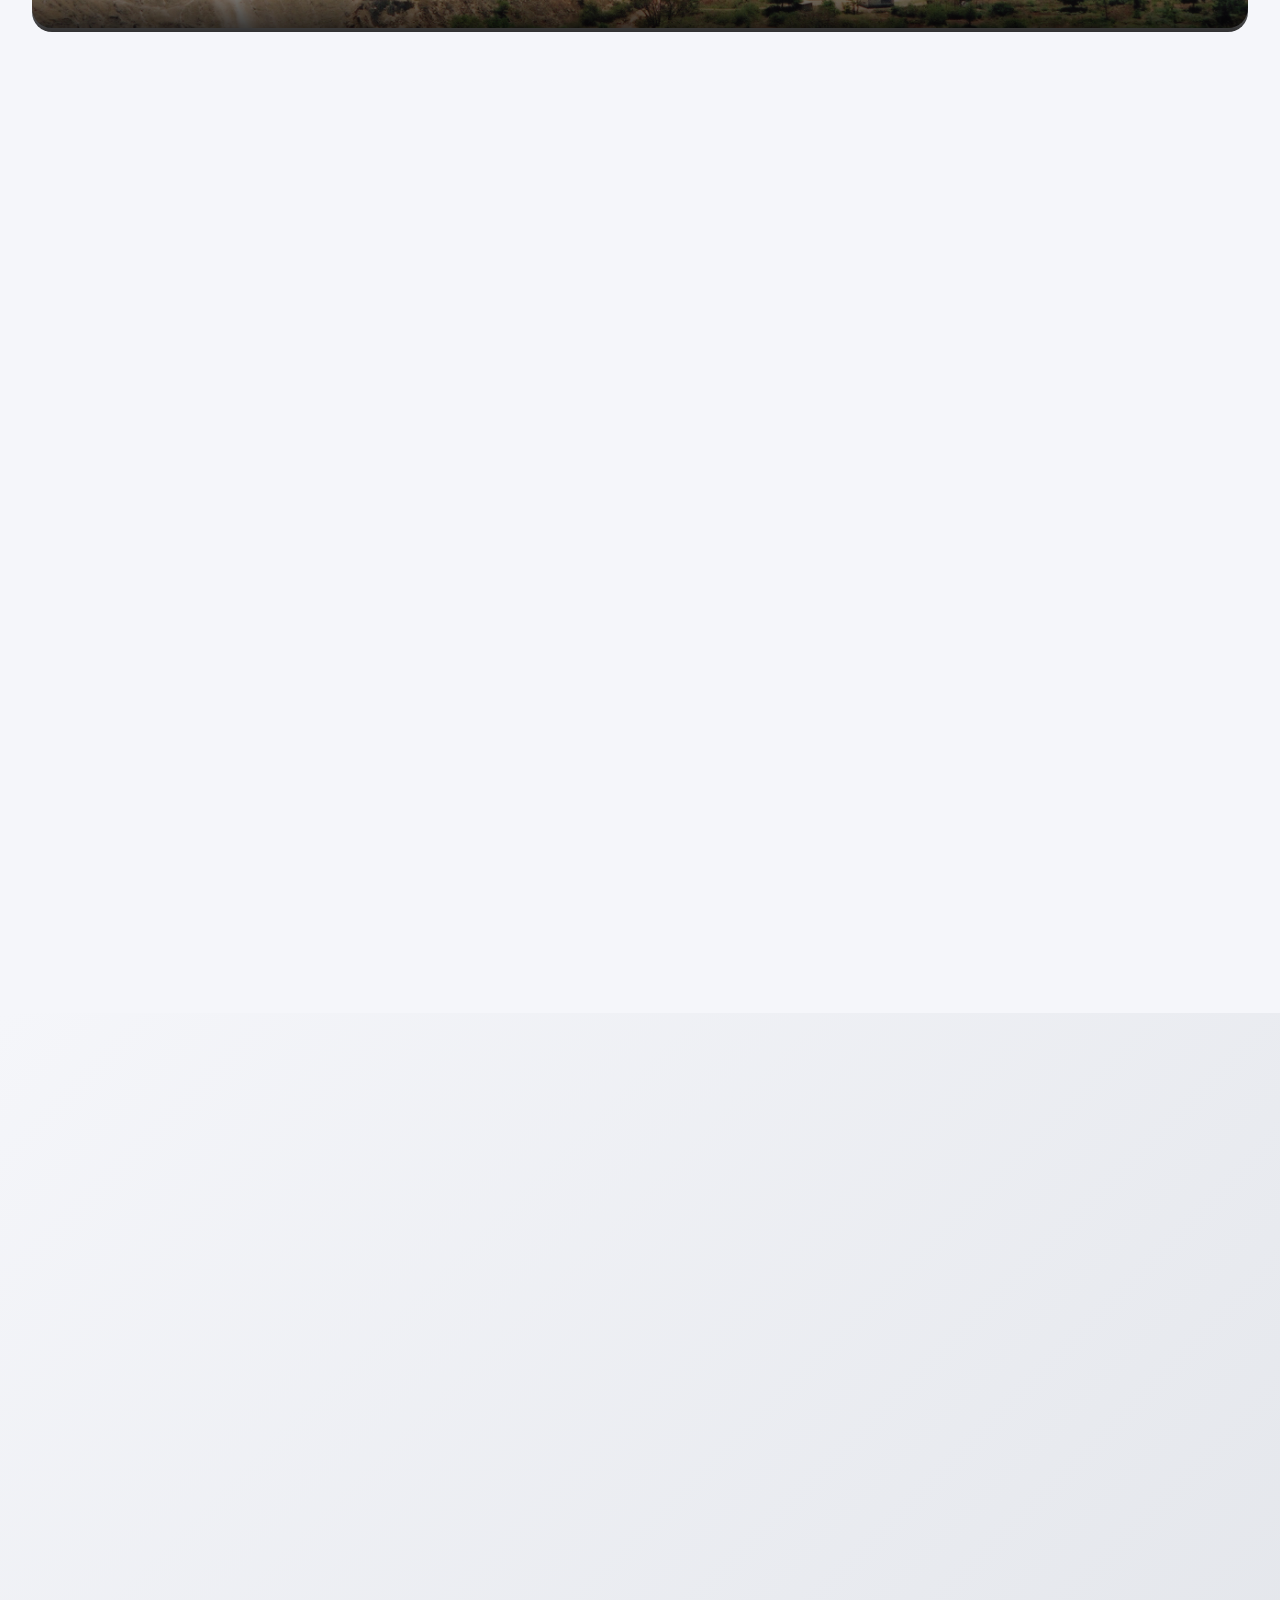
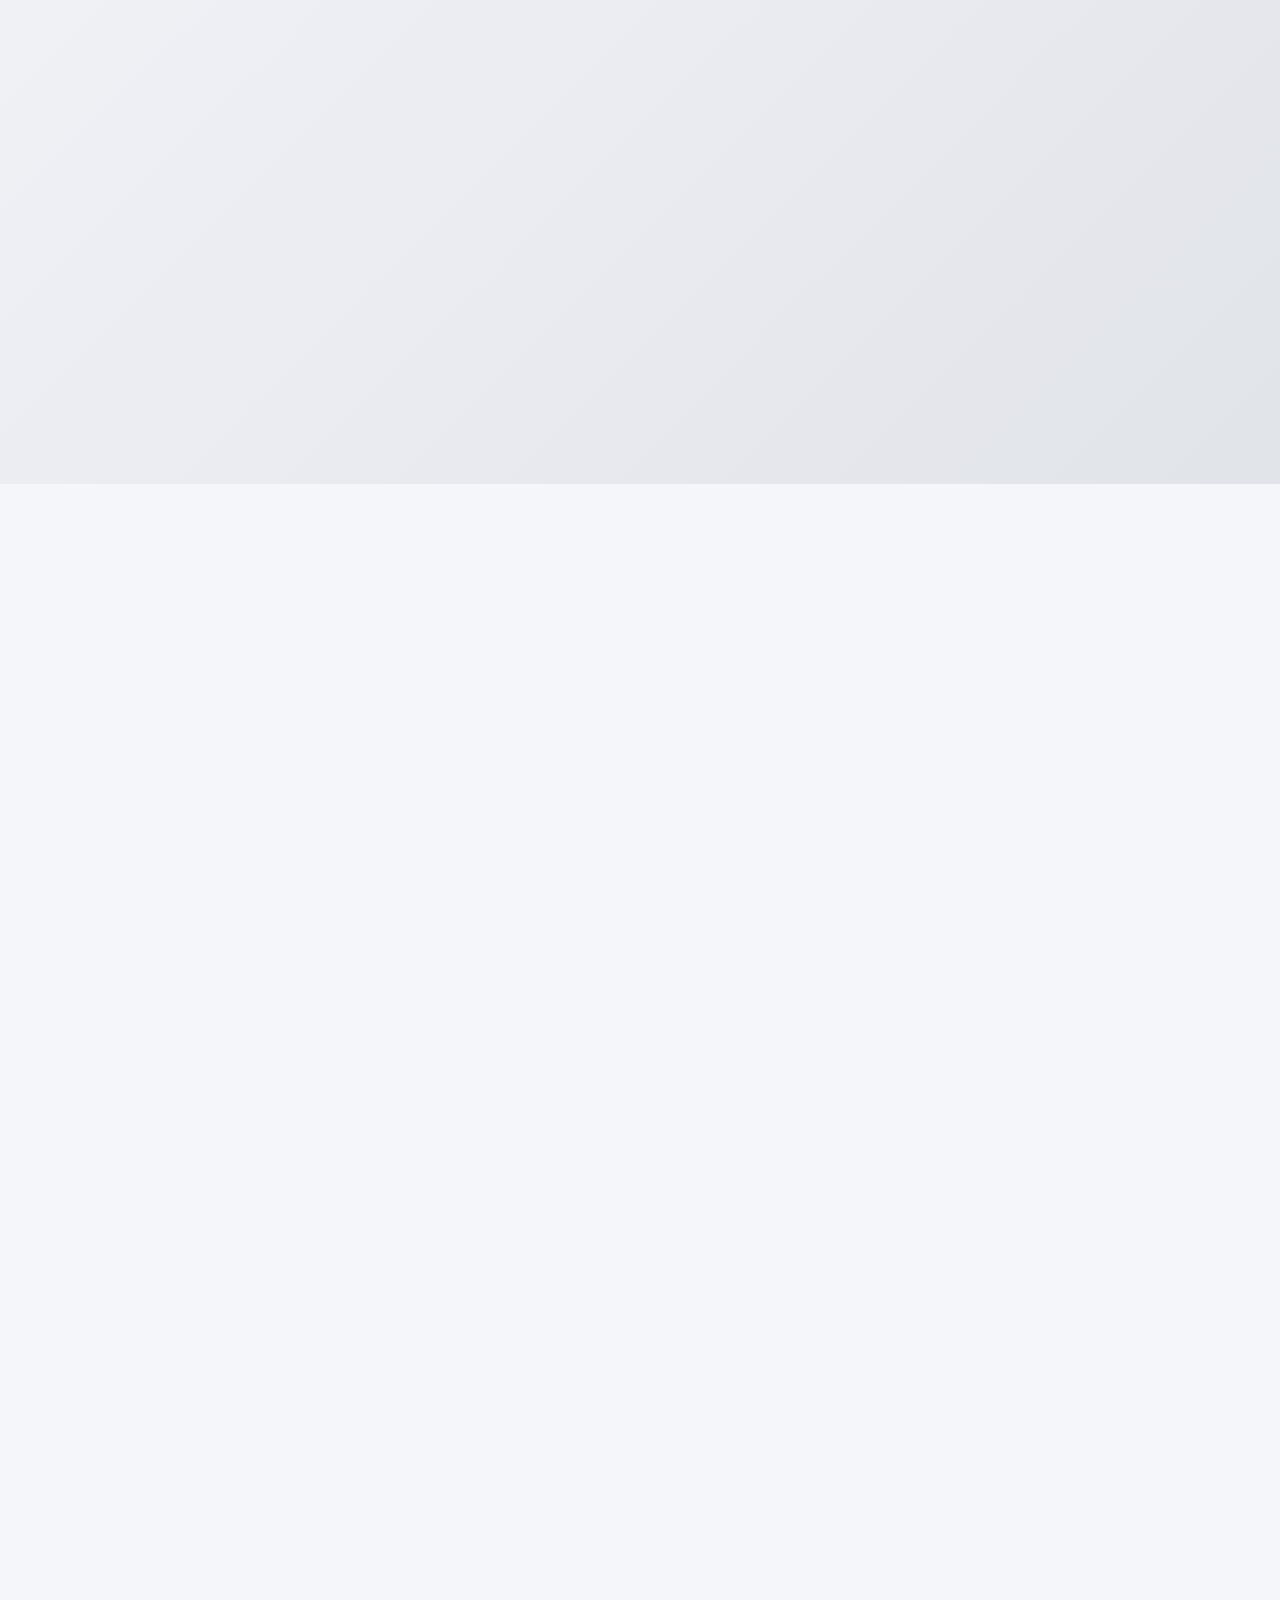
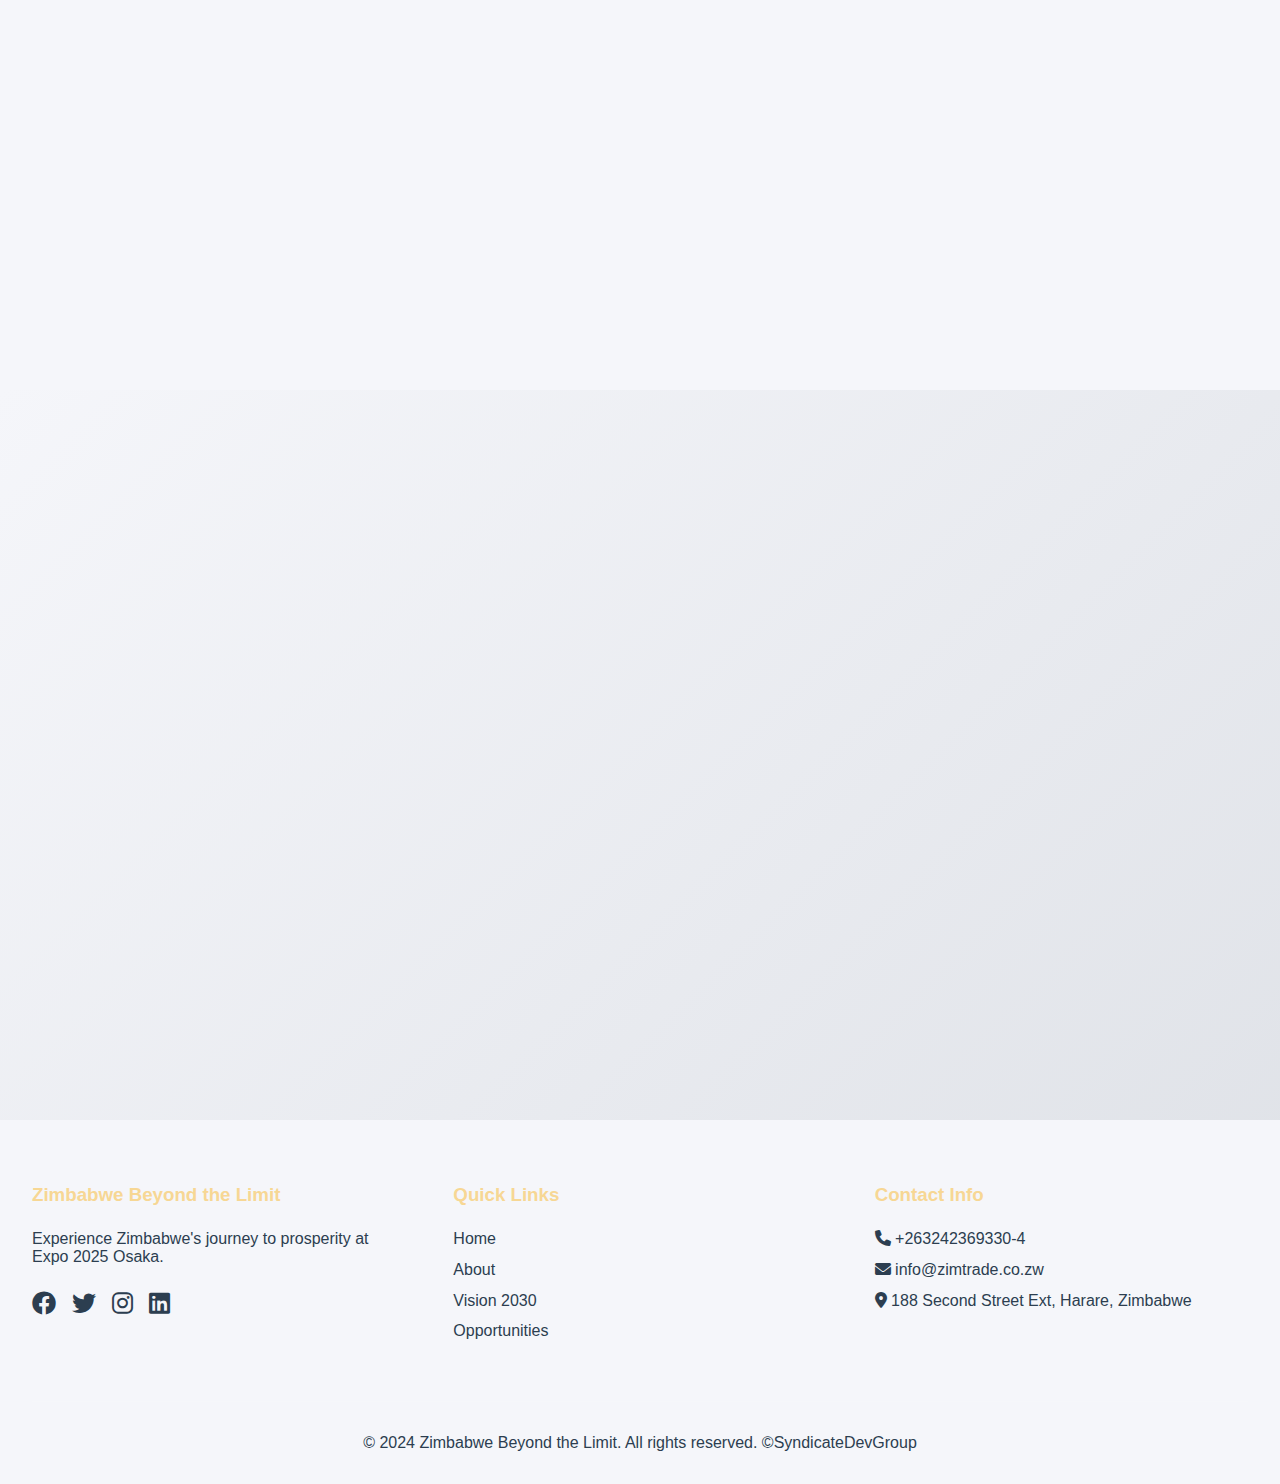
==== commit 1c86c50e: "no more weather under map" ====
--- a/index.html
+++ b/index.html
@@ -322,28 +322,6 @@
             <div class="venue-details">
                 <span><i class="fas fa-map-marker-alt"></i> Yumeshima, Konohana Ward, Osaka, Japan</span>
                 <span><i class="fas fa-calendar-alt"></i> April 13 - October 13, 2025</span>
-            </div>
-        </div>
-    </div>
-</section>
-
-<!-- Weather -->
-<section class="weather-widget">
-    <div class="weather-container">
-        <div class="weather-card" id="zimbabweWeather">
-            <h3>Harare, Zimbabwe</h3>
-            <div class="weather-info">
-                <div class="weather-icon"></div>
-                <div class="temperature"></div>
-                <div class="condition"></div>
-            </div>
-        </div>
-        <div class="weather-card" id="osakaWeather">
-            <h3>Osaka, Japan</h3>
-            <div class="weather-info">
-                <div class="weather-icon"></div>
-                <div class="temperature"></div>
-                <div class="condition"></div>
             </div>
         </div>
     </div>
@@ -886,17 +864,11 @@
 **Welcome to Zimbabwe Expo 2025!** 🇿🇼
 
 I'm your dedicated expo assistant ready to guide you through:
-
 Vision 2030 initiatives and developments
-
 Investment opportunities across multiple sectors
-
 Cultural exhibitions and performances
-
 Event schedules and pavilion information
-
 Learn more about our pavilion at [Expo 2025 Osaka](https://www.expo2025.or.jp/)
-
 What would you like to explore first?
 `;
     addMessage(welcomeMessage);
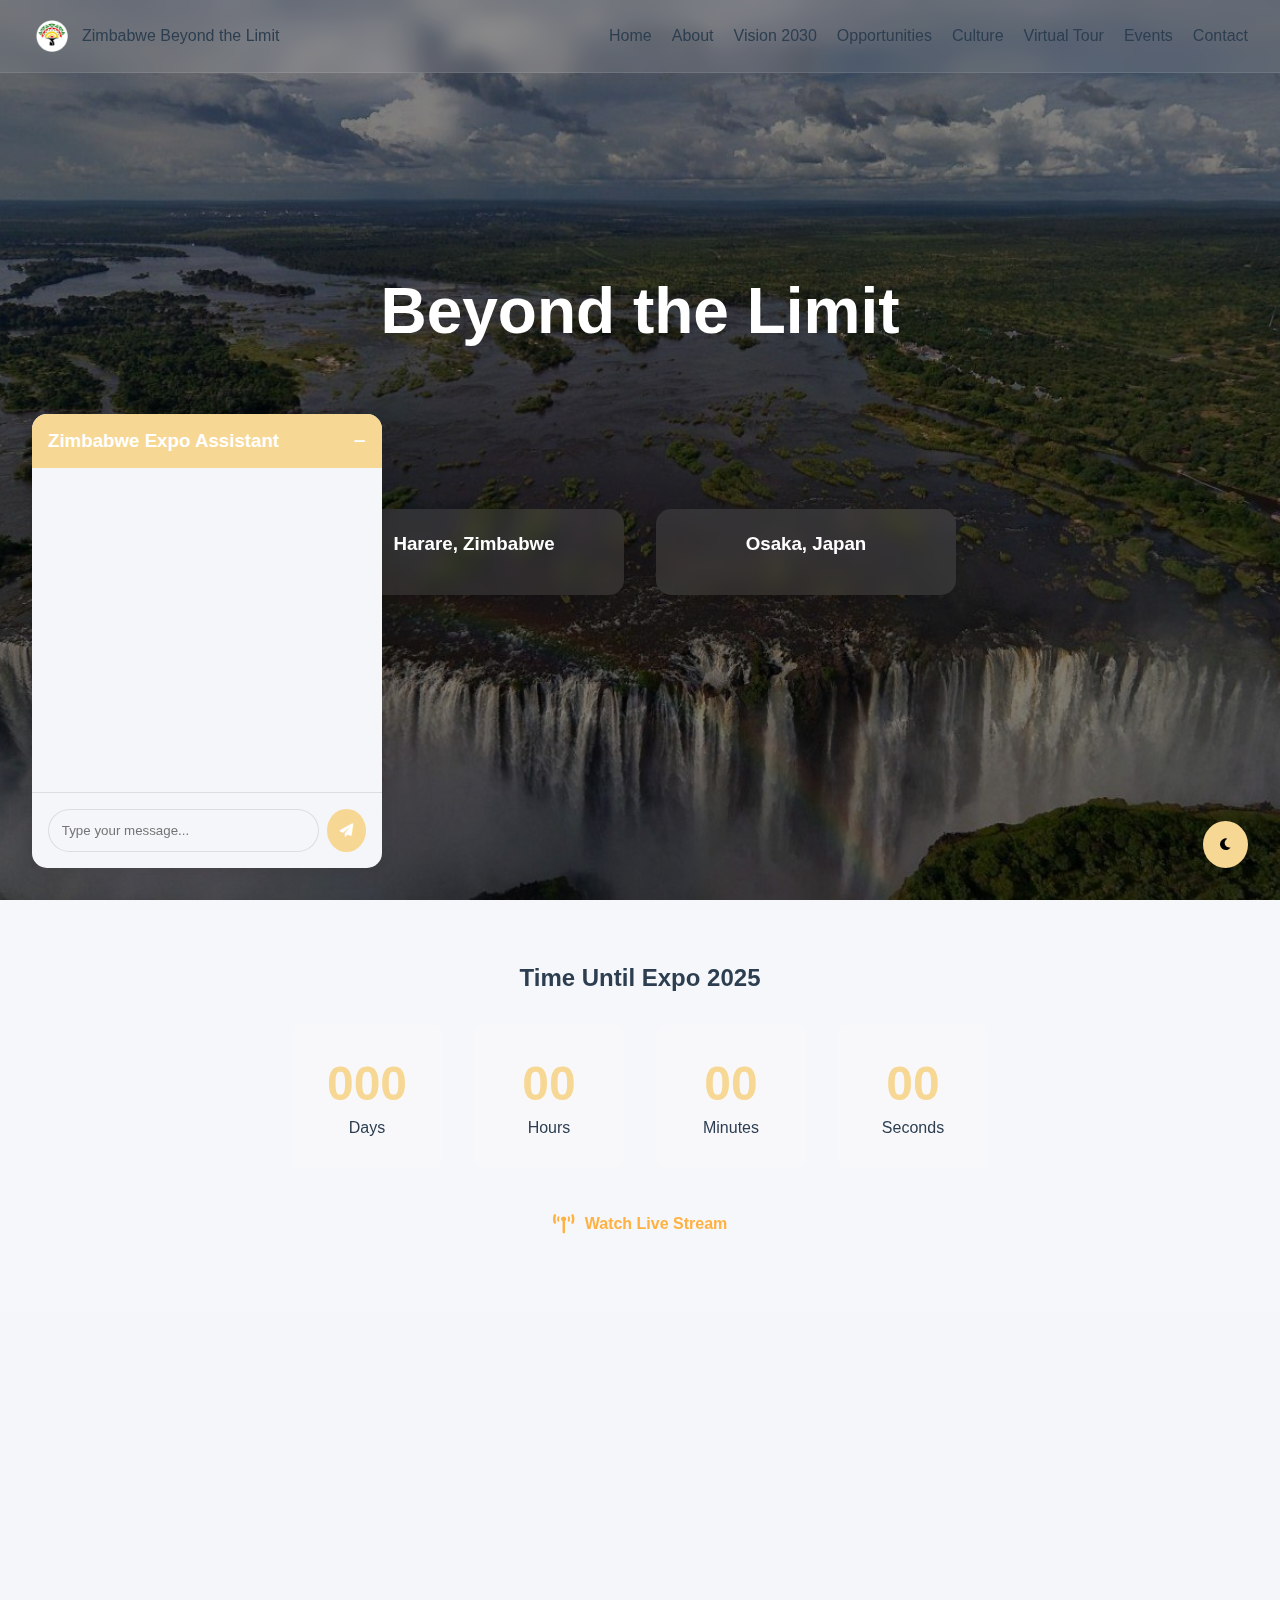
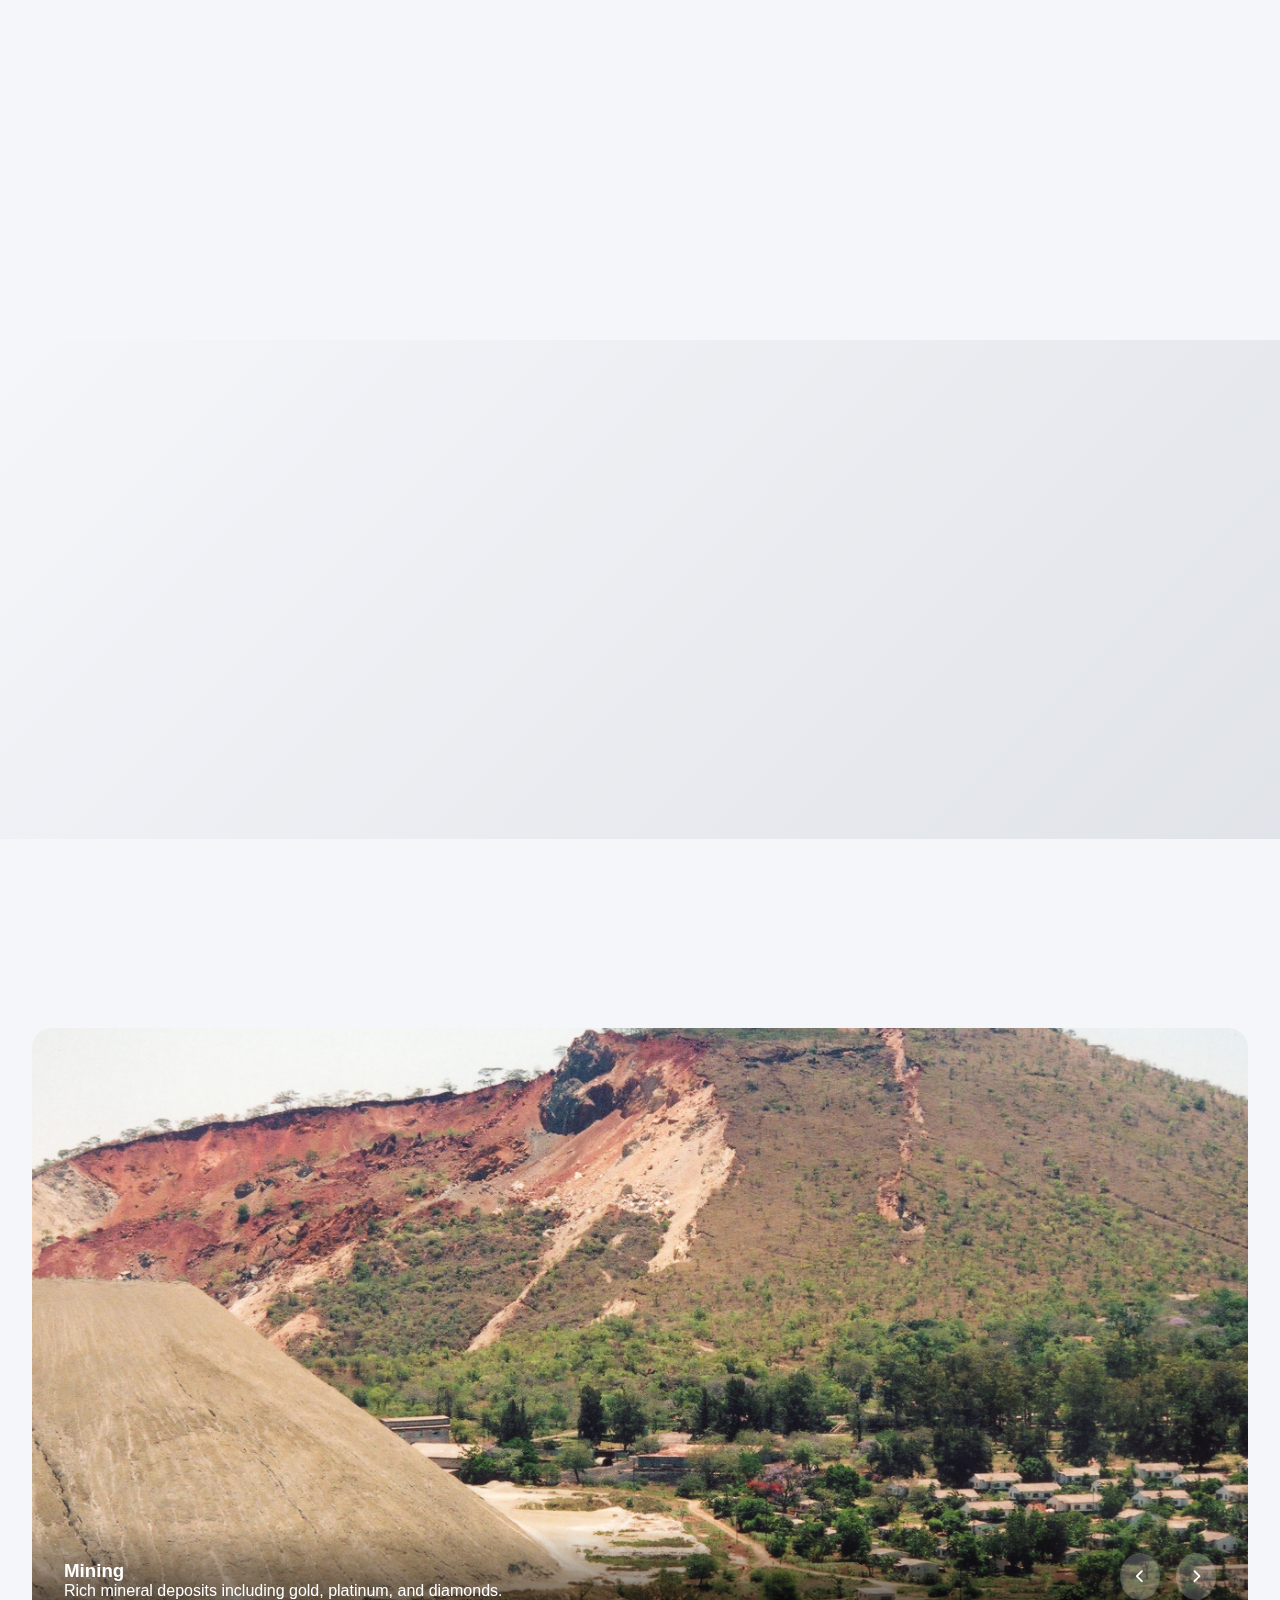
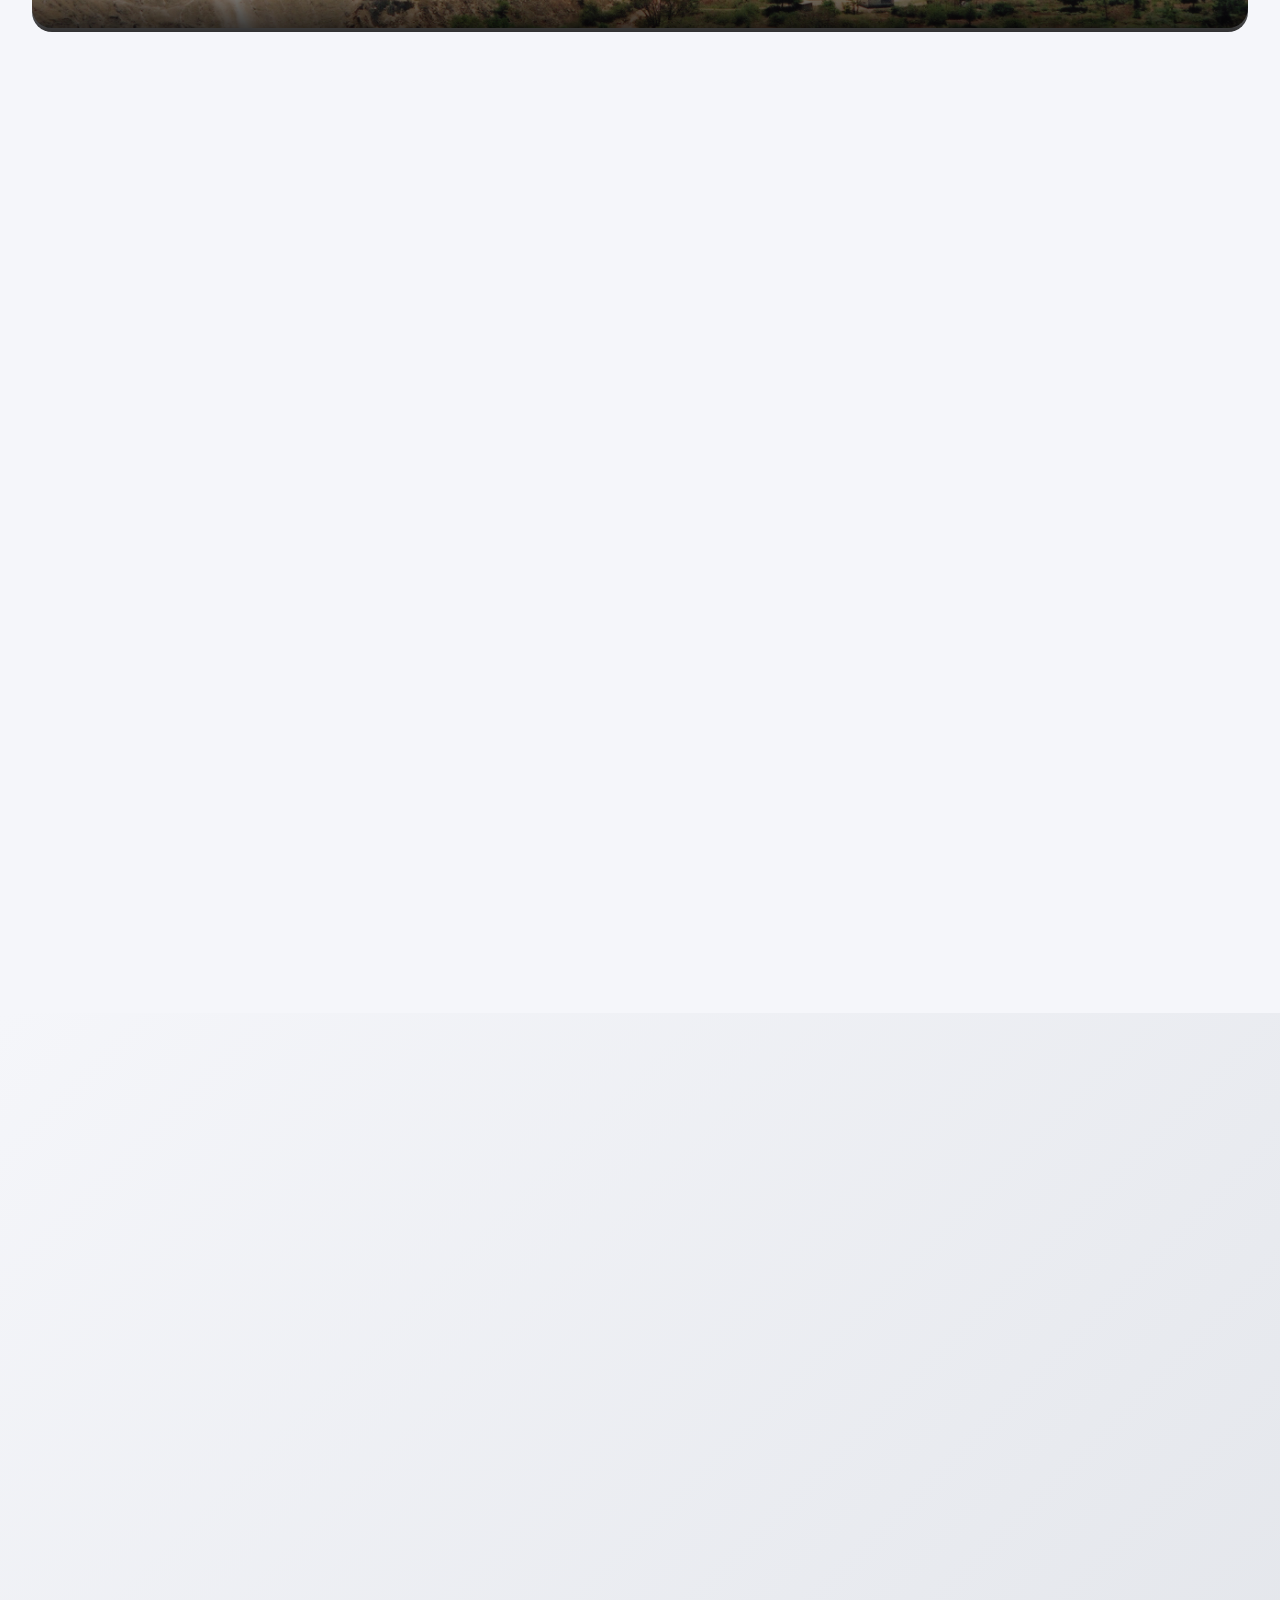
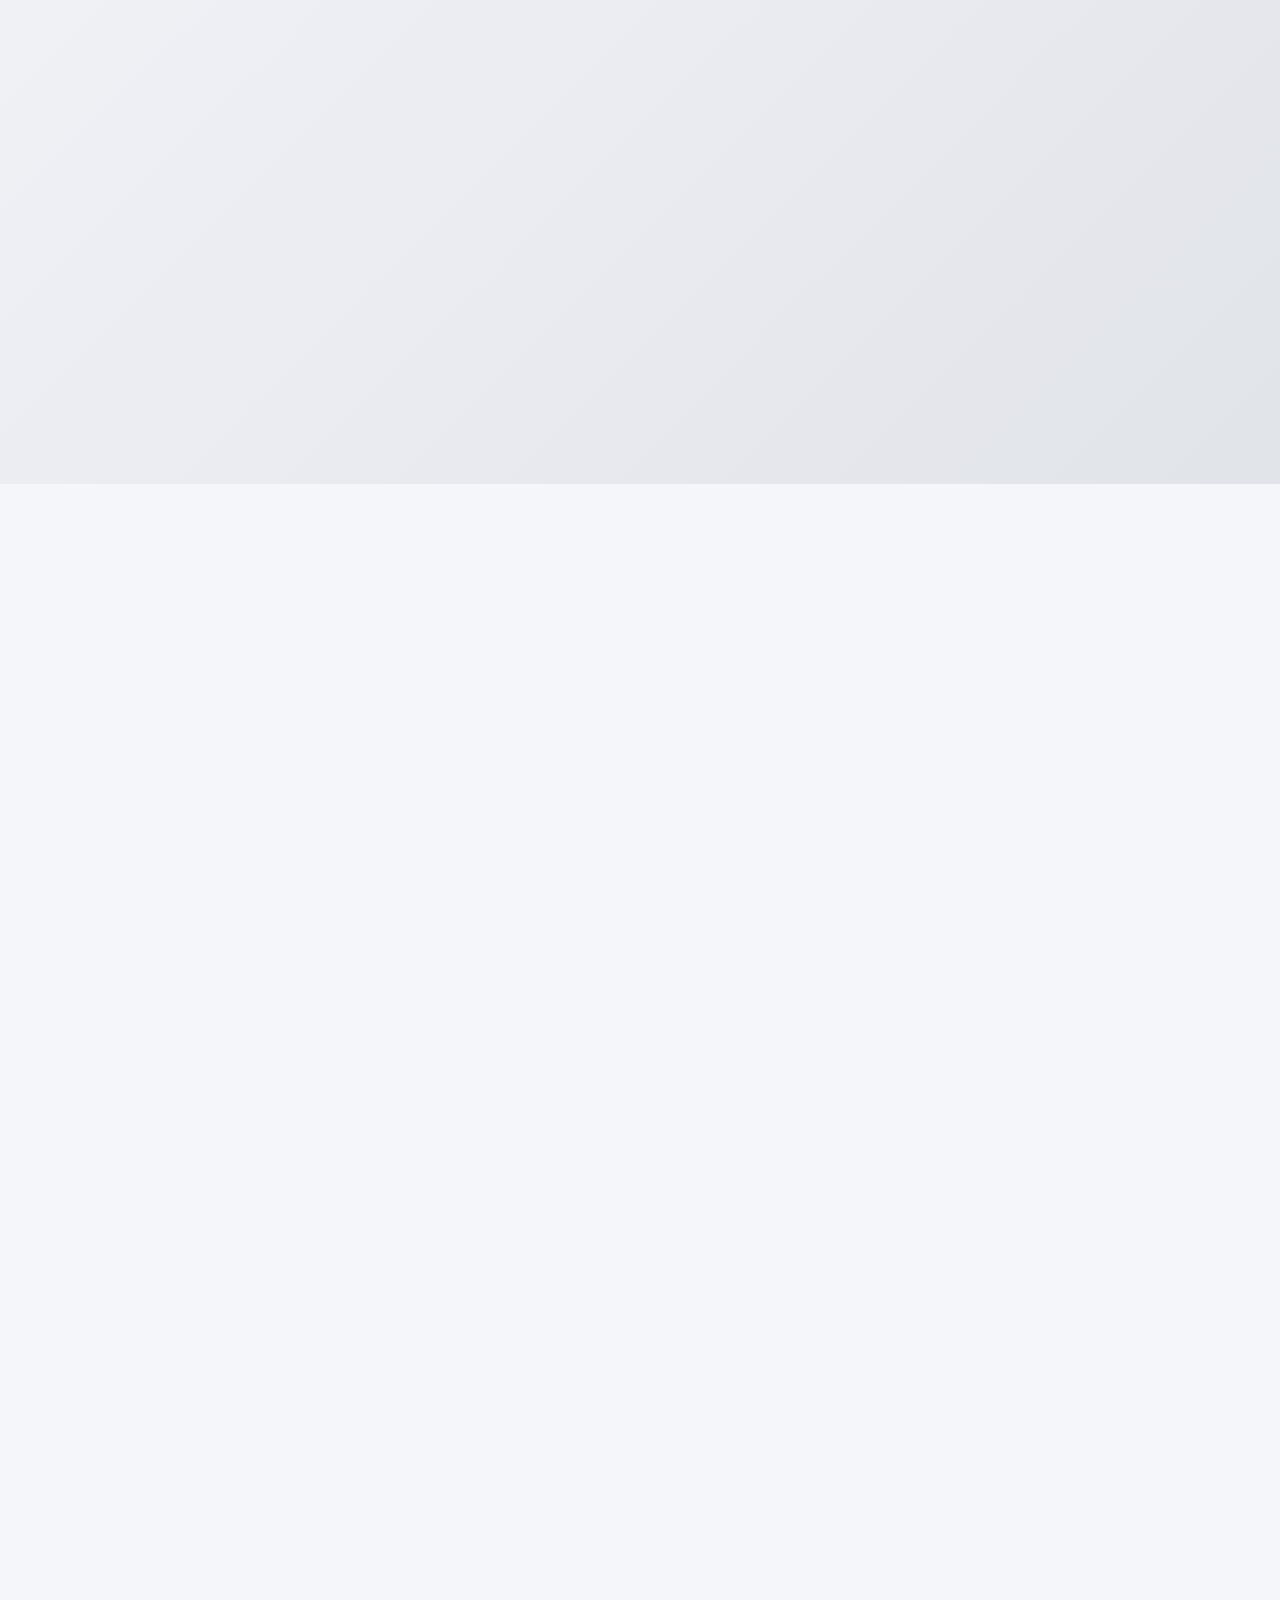
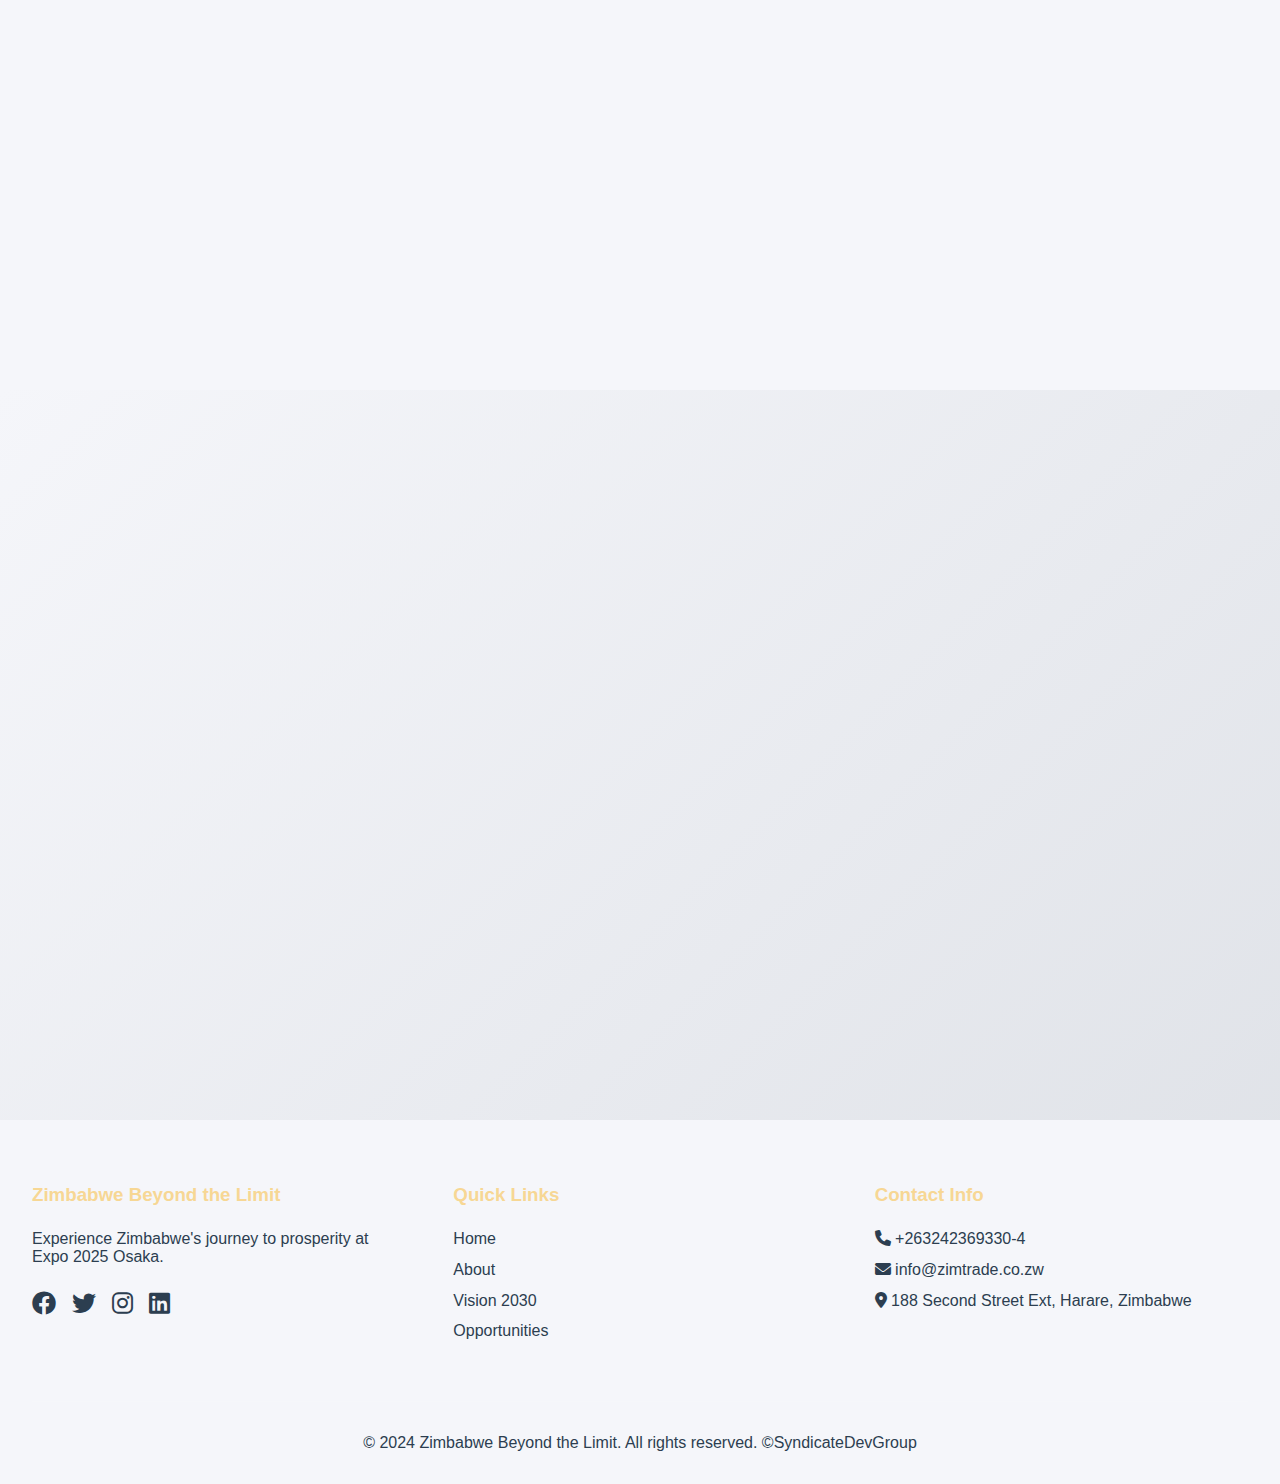
==== commit cfaf6c97: "no admin on nav bar" ====
--- a/index.html
+++ b/index.html
@@ -41,7 +41,6 @@
                     <a href="pages/tour.html">Virtual Tour</a>
                     <a href="#events">Events</a>
                     <a href="#contact">Contact</a>
-                    <a href="pages/admin.html" class="admin-link"><i class="fas fa-user-shield"></i> Admin</a>
                 </div>
         </nav>
     </header>
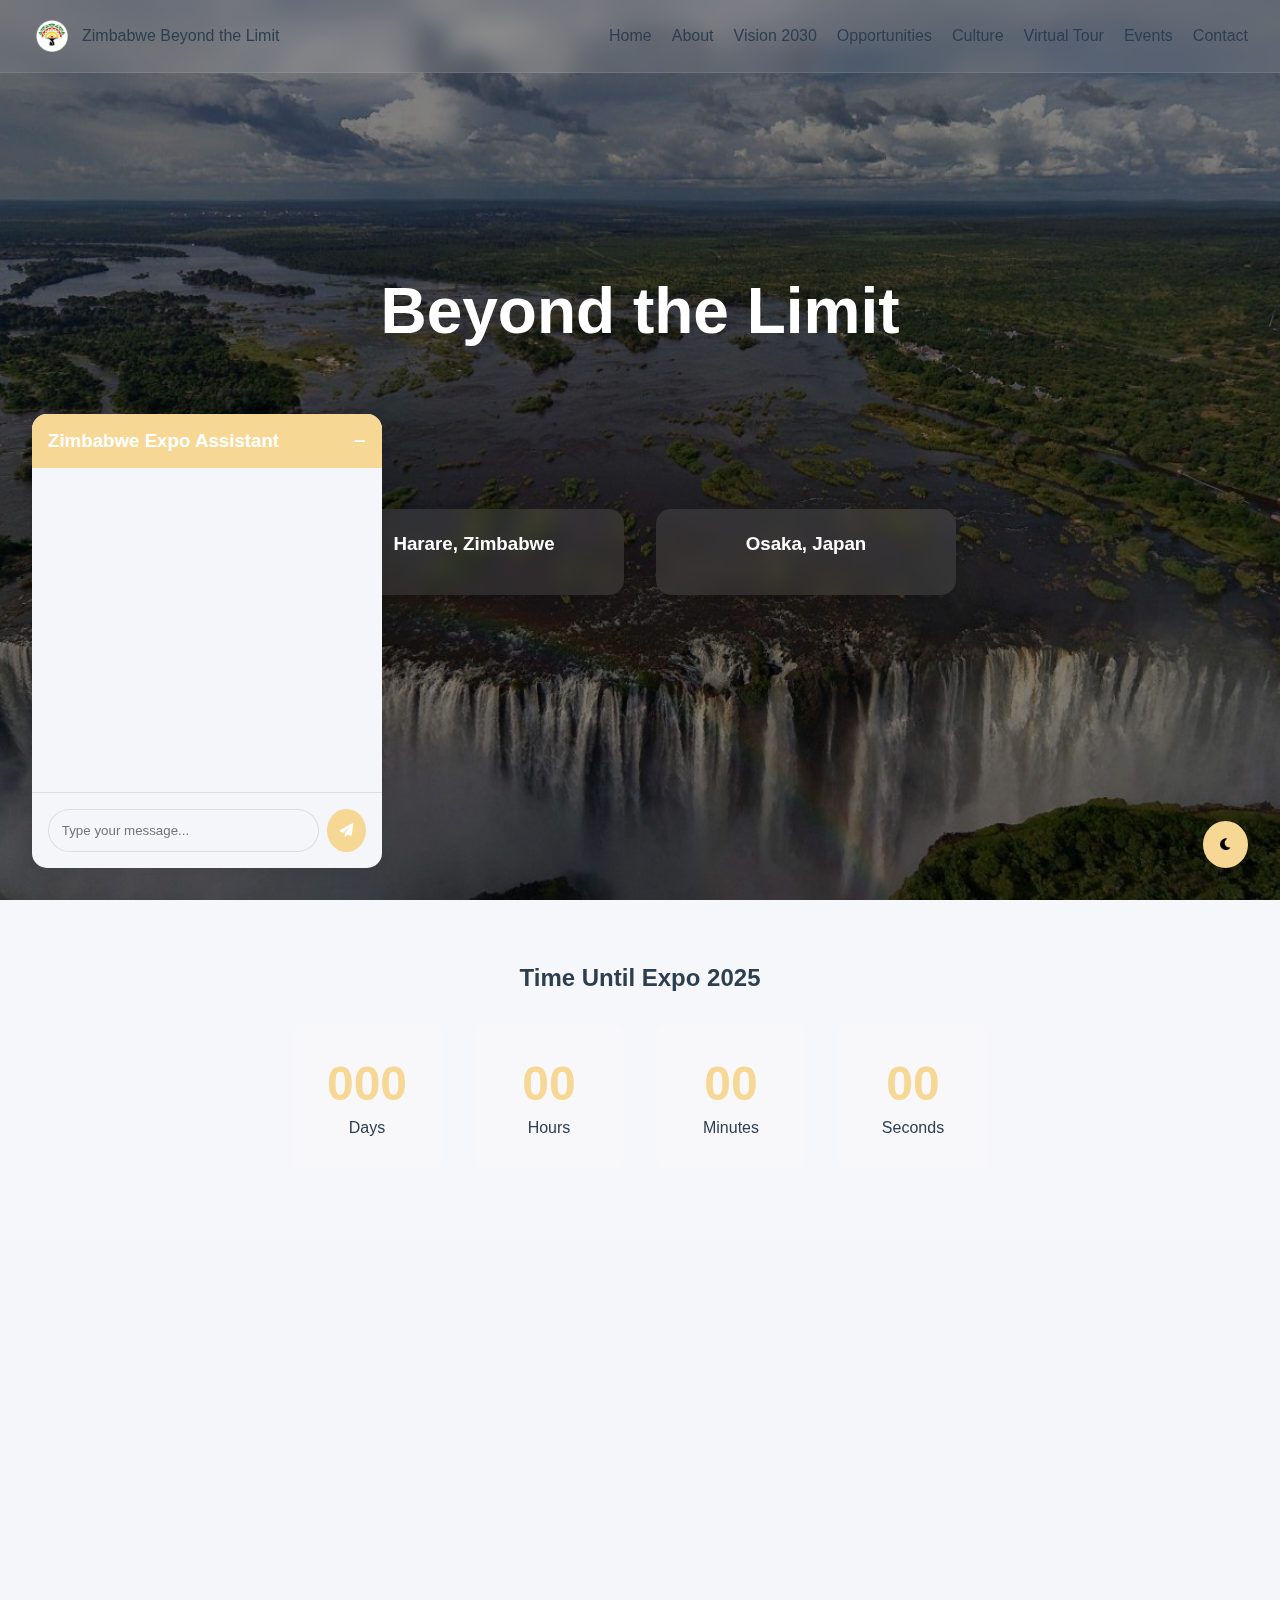
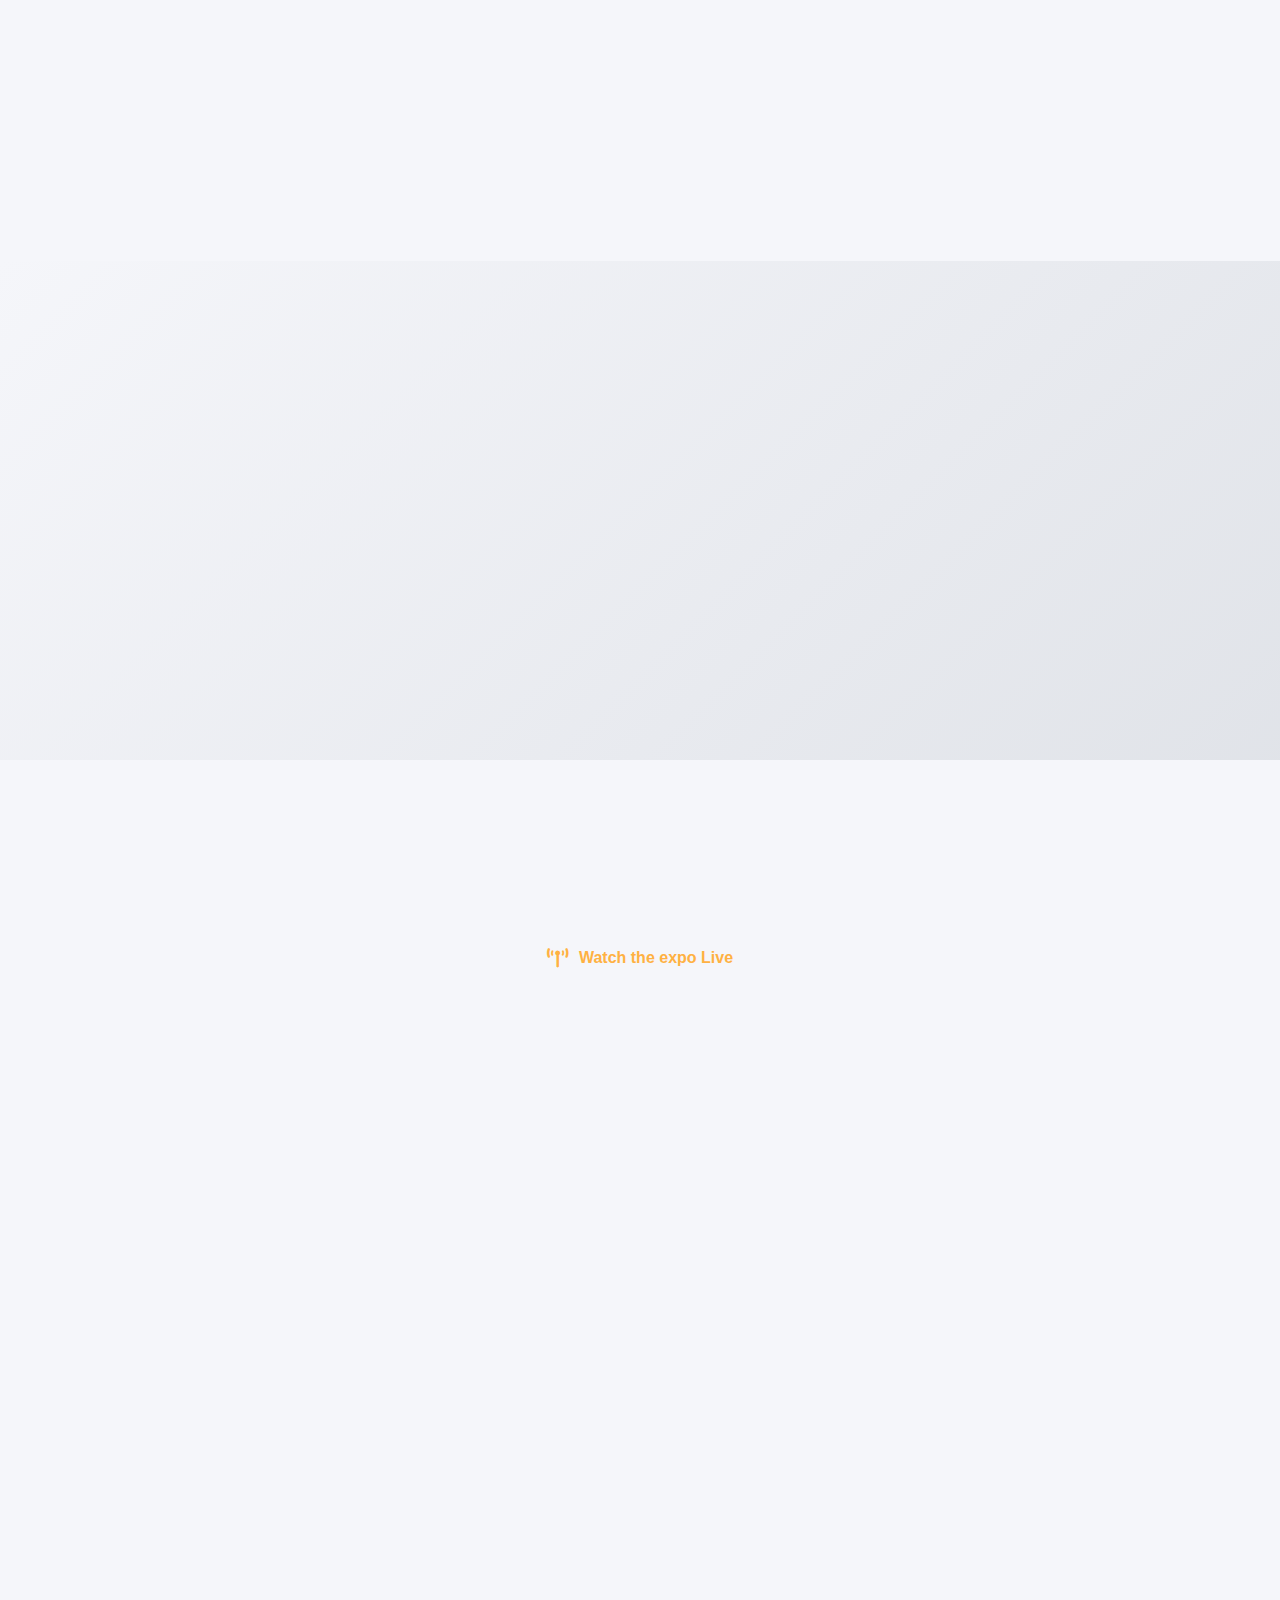
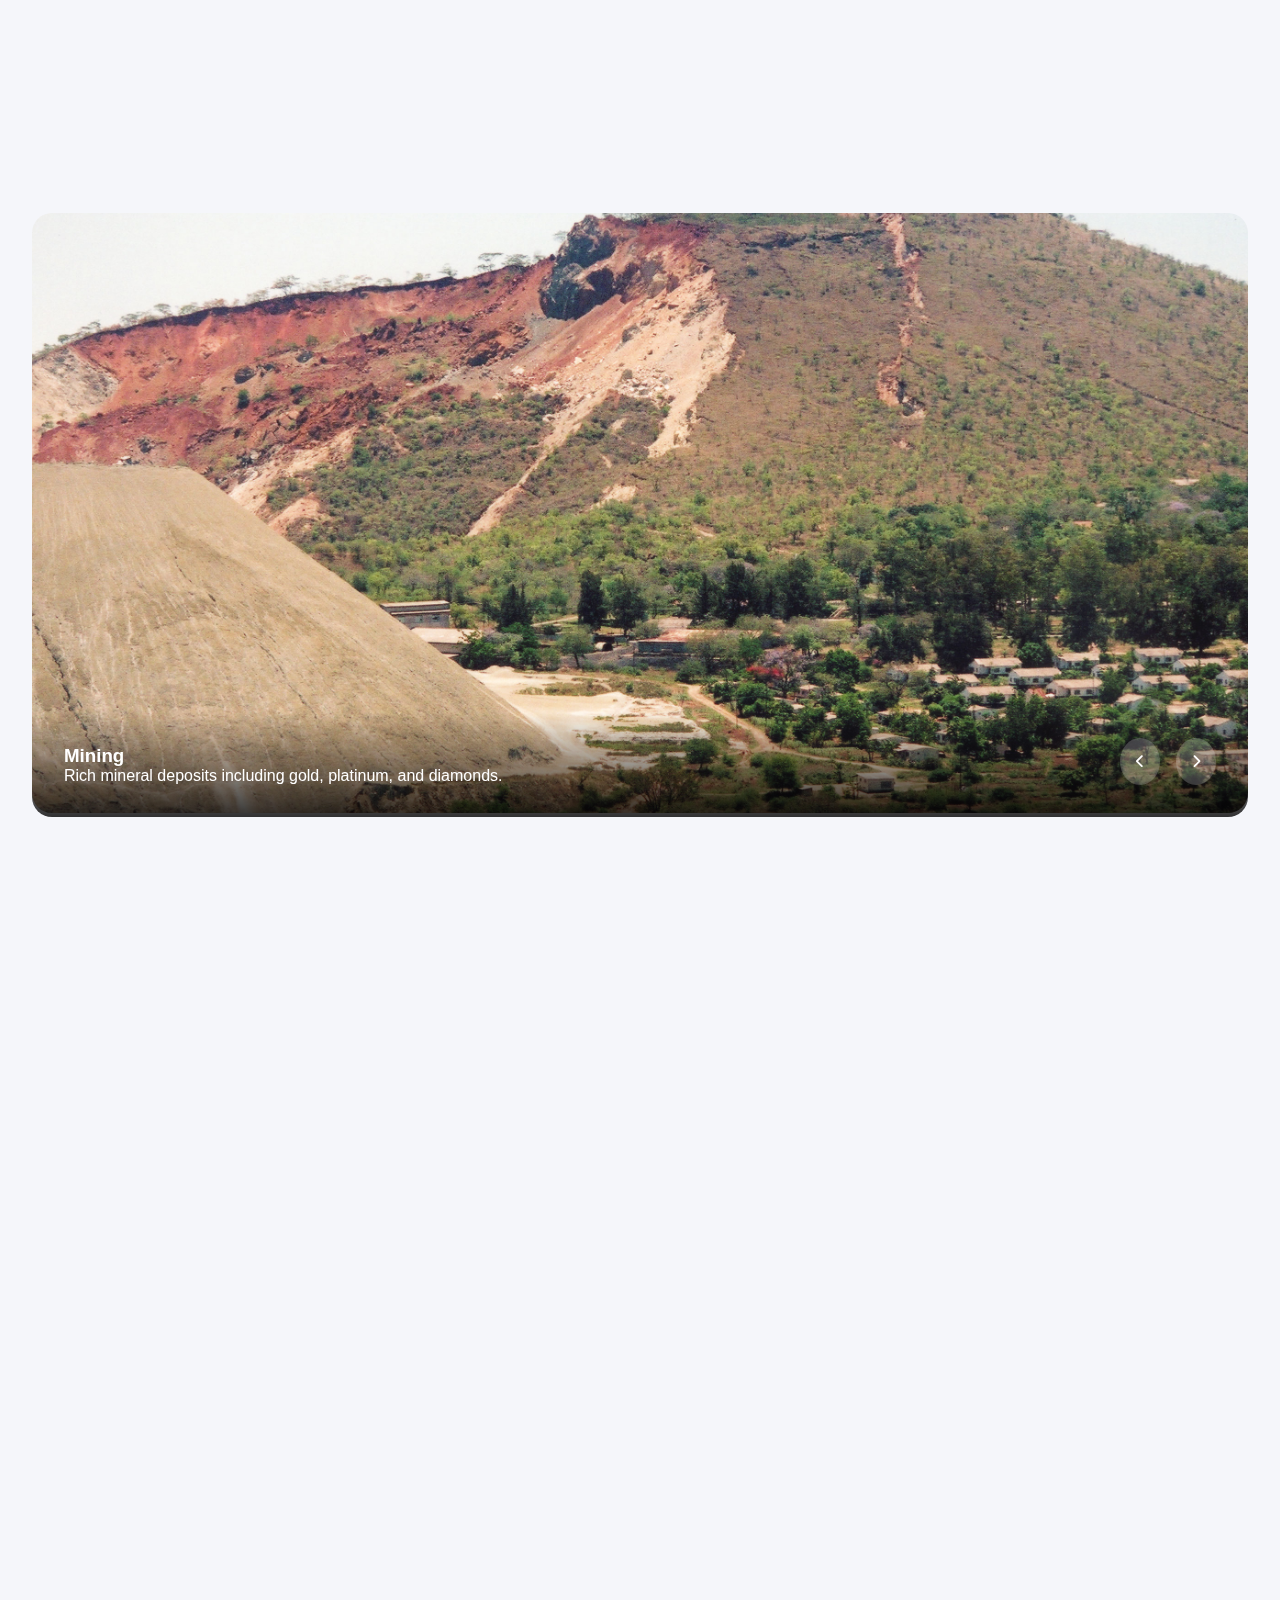
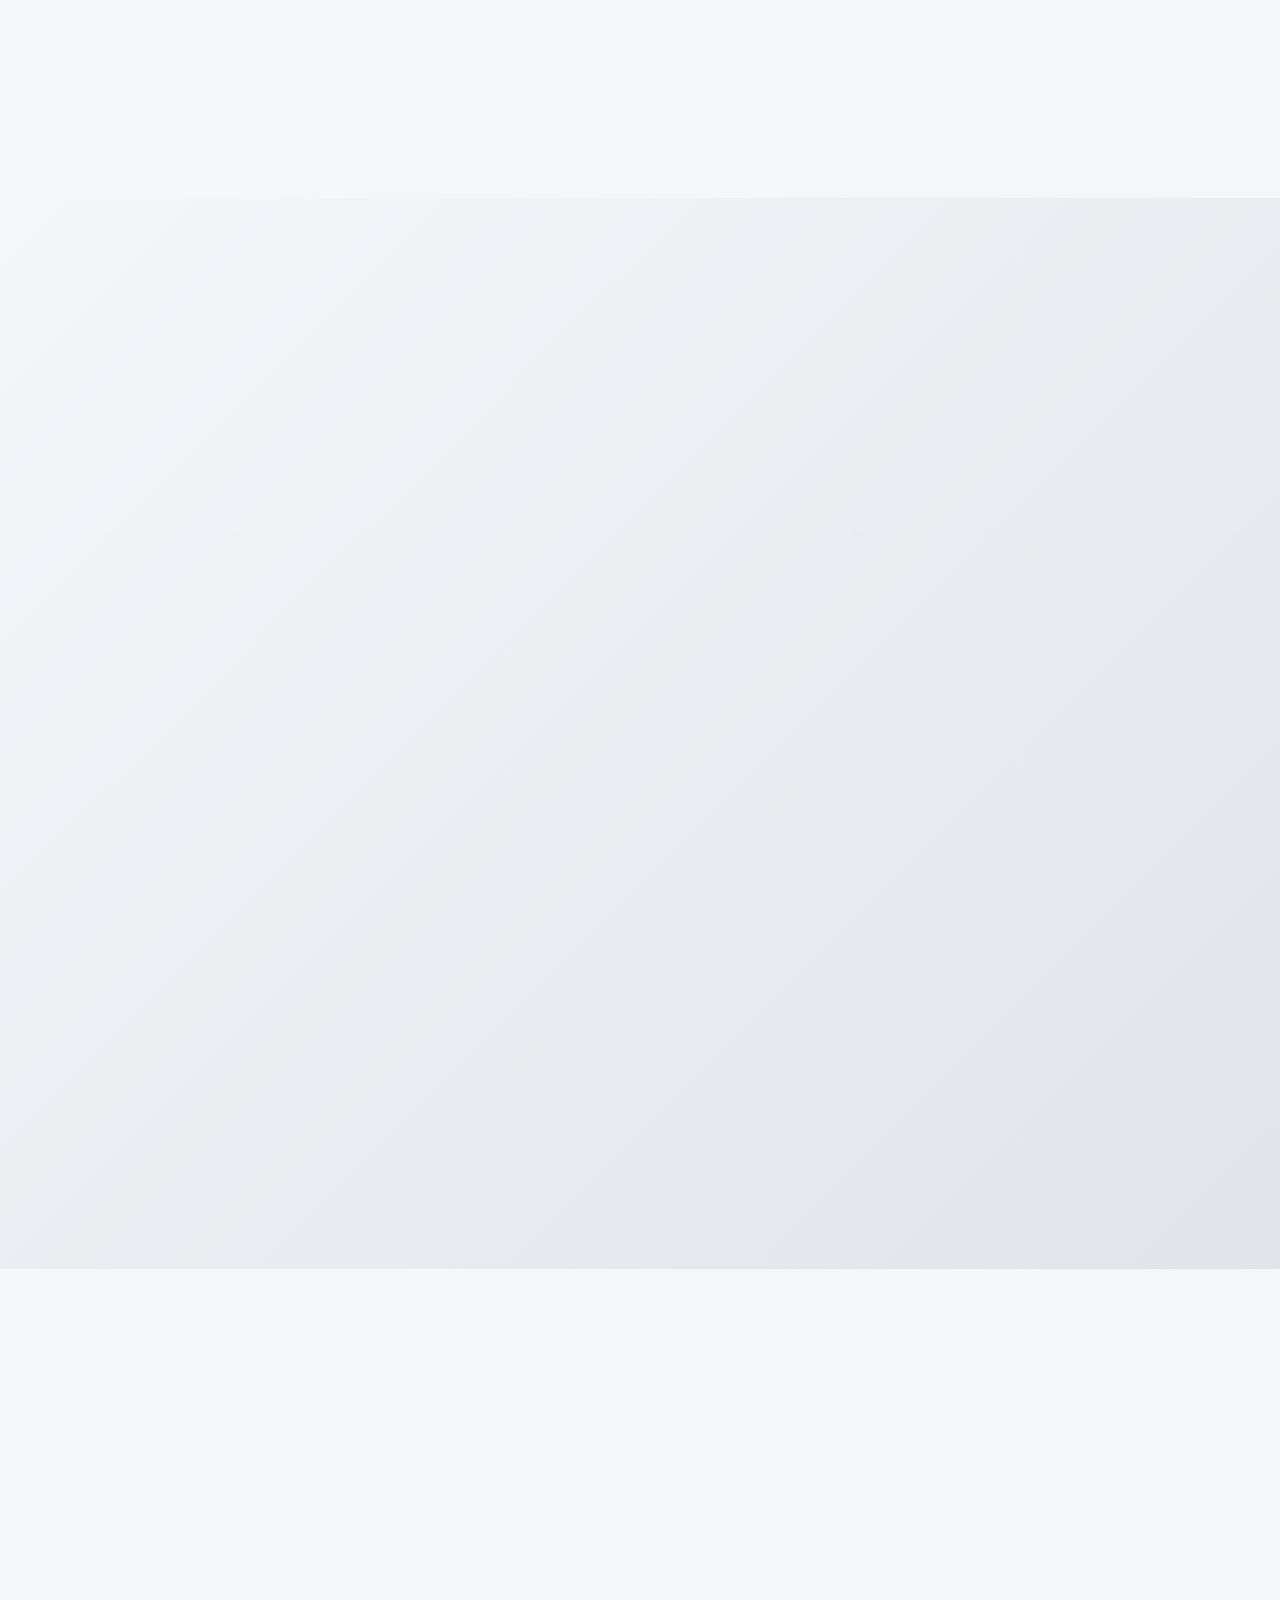
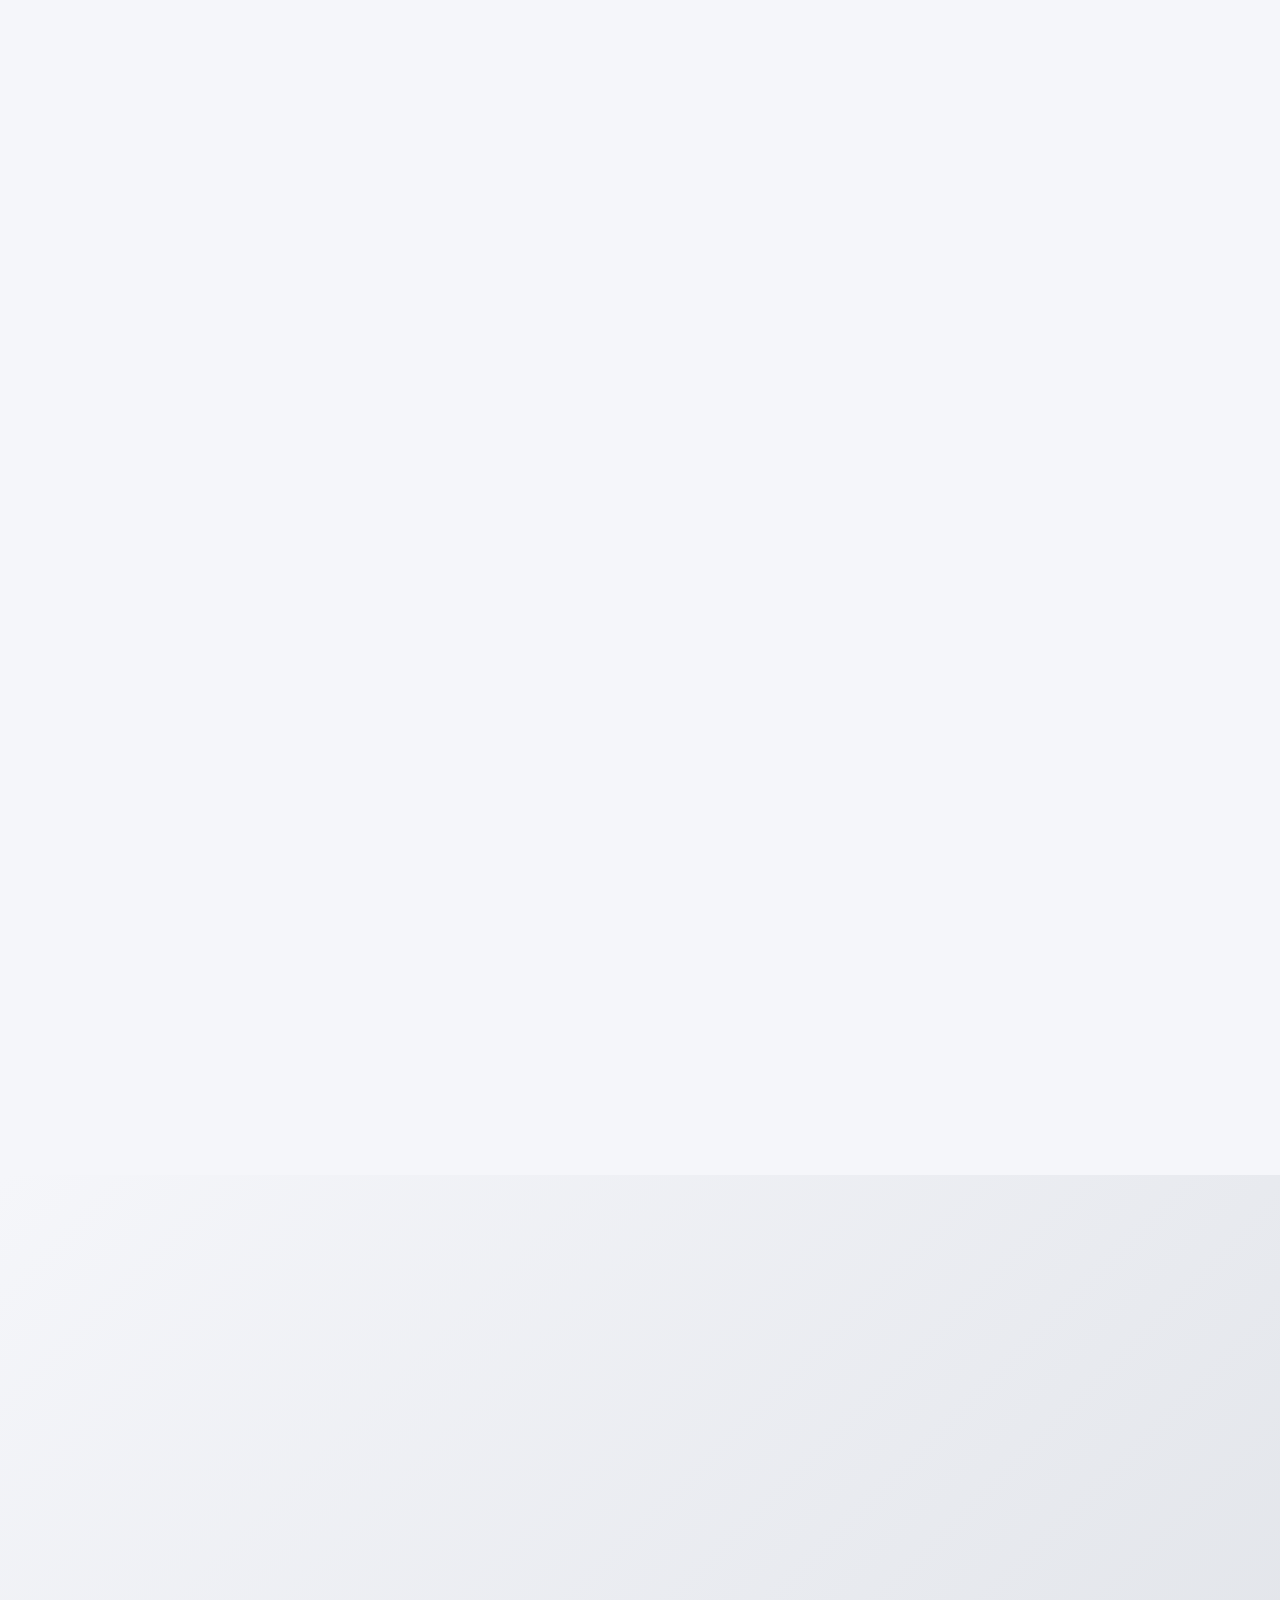
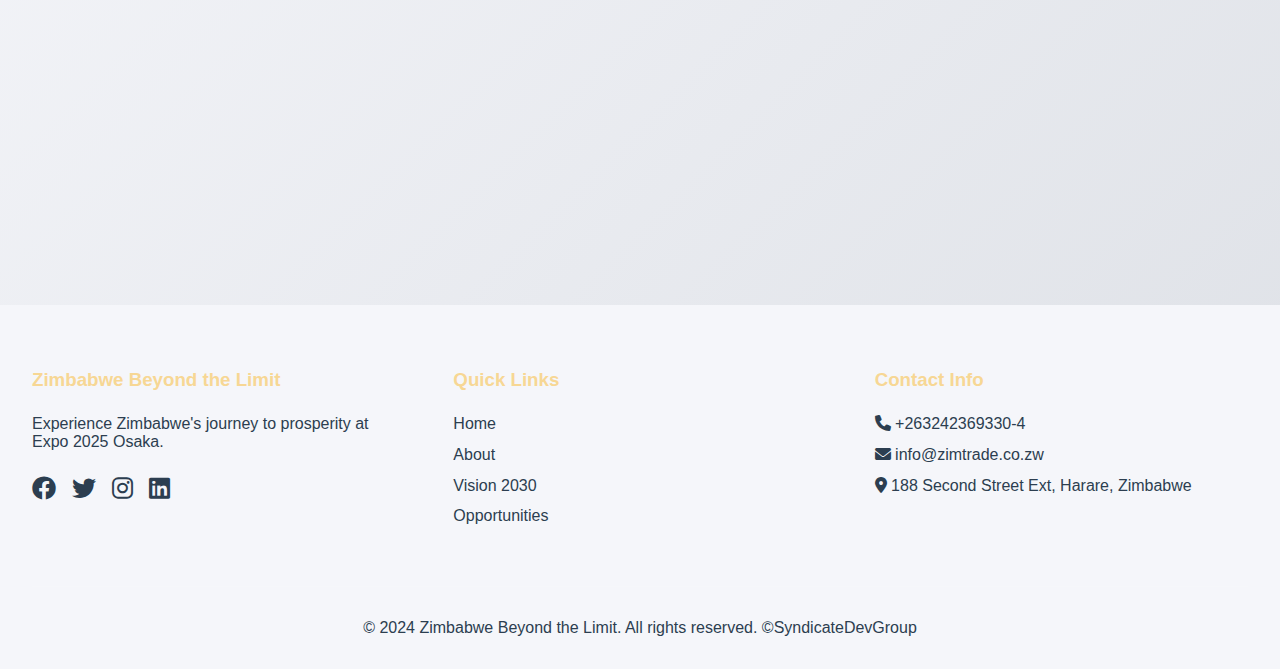
==== commit 809e05ec: "new events section" ====
--- a/index.html
+++ b/index.html
@@ -39,7 +39,7 @@
                     <a href="#opportunities">Opportunities</a>
                     <a href="#culture">Culture</a>
                     <a href="pages/tour.html">Virtual Tour</a>
-                    <a href="#events">Events</a>
+                    <a href="#expo2025">Events</a>
                     <a href="#contact">Contact</a>
                 </div>
         </nav>
@@ -100,12 +100,6 @@
                 <div class="countdown-label">Seconds</div>
             </div>
         </div>
-        <div class="livestream-button-container">
-            <a href="pages/livestream.html" class="livestream-btn">
-                <i class="fas fa-broadcast-tower"></i>
-                Watch Live Stream
-            </a>
-        </div>
     </section>
 
     <!-- Theme Toggle Button -->
@@ -164,6 +158,73 @@
                 <i class="fas fa-chart-line"></i>
                 <h3>Economic Growth</h3>
                 <p>Achieving upper-middle-income status through strategic economic reforms and investments.</p>
+            </div>
+        </div>
+    </div>
+</section>
+
+<!-- Expo 2025 Section -->
+<section id="expo2025" class="expo-section">
+    <div class="expo-container">
+        <h2 class="section-title" data-aos="fade-up">Zimbabwe Osaka Expo 2025</h2>
+
+        <div class="livestream-button-container">
+            <a href="pages/livestream.html" class="livestream-btn">
+                <i class="fas fa-broadcast-tower"></i>
+                Watch the expo Live
+            </a>
+        </div>
+
+        <div class="expo-grid">
+            <div class="expo-card" data-aos="zoom-in" data-aos-delay="100">
+                <i class="fas fa-building"></i>
+                <h3>Our Pavilion</h3>
+                <p>Experience Zimbabwe's innovative pavilion design showcasing our cultural heritage and technological advancement. The pavilion features interactive exhibits, digital installations, and immersive experiences highlighting our journey towards Vision 2030.</p>
+            </div>
+            
+            <div class="expo-card" data-aos="zoom-in" data-aos-delay="200">
+                <i class="fas fa-calendar-alt"></i>
+                <h3>Key Events</h3>
+                <ul>
+                    <li>Zimbabwe National Day Celebration</li>
+                    <li>Business & Investment Forums</li>
+                    <li>Cultural Performance Weeks</li>
+                    <li>Tech & Innovation Showcases</li>
+                    <li>Culinary Experience Days</li>
+                </ul>
+            </div>
+            
+            <div class="expo-card" data-aos="zoom-in" data-aos-delay="300">
+                <i class="fas fa-globe-africa"></i>
+                <h3>Theme Focus</h3>
+                <p>Under the theme "Zimbabwe Beyond the Limit," our pavilion demonstrates Zimbabwe's commitment to sustainable development, technological innovation, and cultural preservation while showcasing investment opportunities across various sectors.</p>
+            </div>
+            
+            <div class="expo-card" data-aos="zoom-in" data-aos-delay="400">
+                <i class="fas fa-handshake"></i>
+                <h3>Partnerships</h3>
+                <p>Connect with Zimbabwean business leaders, government officials, and cultural ambassadors. Experience collaborative exhibitions with international partners highlighting cross-cultural innovation and sustainable development initiatives.</p>
+            </div>
+        </div>
+
+        <div class="expo-highlights" data-aos="fade-up">
+            <h3>Pavilion Highlights</h3>
+            <div class="highlights-grid">
+                <div class="highlight-item">
+                    <img src="assets/images/pavilion-render.jpg" alt="Zimbabwe Pavilion Render">
+                    <h4>Interactive Exhibits</h4>
+                    <p>Engage with cutting-edge technology showcasing Zimbabwe's progress</p>
+                </div>
+                <div class="highlight-item">
+                    <img src="assets/images/cultural-showcase.jpg" alt="Cultural Showcase">
+                    <h4>Cultural Zone</h4>
+                    <p>Immerse yourself in Zimbabwe's rich cultural heritage</p>
+                </div>
+                <div class="highlight-item">
+                    <img src="assets/images/business-hub.jpg" alt="Business Hub">
+                    <h4>Business Hub</h4>
+                    <p>Connect with investors and explore opportunities</p>
+                </div>
             </div>
         </div>
     </div>
@@ -244,7 +305,7 @@
     </div>
 </section>
 
-<!-- Events Section -->
+<!-- Future Events Section -->
 <section id="events" class="events-section">
     <div class="events-container">
         <h2 class="section-title" data-aos="fade-up">Upcoming Events</h2>
--- a/css/styles.css
+++ b/css/styles.css
@@ -1,3 +1,98 @@
+.expo-section {
+    padding: 80px 0;
+    background: var(--bg-color);
+}
+
+.expo-section .container {
+    max-width: 1200px;
+    margin: 0 auto;
+    padding: 0 20px;
+}
+
+.expo-wrapper {
+    display: flex;
+    justify-content: center;
+    align-items: center;
+    width: 100%;
+}
+
+.expo-grid {
+    display: grid;
+    grid-template-columns: repeat(auto-fit, minmax(250px, 1fr));
+    gap: 2rem;
+    width: 100%;
+    margin-top: 3rem;
+}
+.expo-highlights {
+    max-width: 1200px;
+    margin: 4rem auto 0;
+    padding: 0 20px;
+    text-align: center;
+}
+
+.highlights-grid {
+    display: grid;
+    grid-template-columns: repeat(auto-fit, minmax(300px, 1fr));
+    gap: 2rem;
+    width: 100%;
+    margin-top: 2rem;
+    justify-content: center;
+}
+
+.highlight-item {
+    display: flex;
+    flex-direction: column;
+    align-items: center;
+    text-align: center;
+    background: var(--card-bg);
+    border-radius: 8px;
+    overflow: hidden;
+    transition: transform 0.3s ease;
+}
+.expo-card {
+    background: rgba(255, 255, 255, 0.1);
+    backdrop-filter: blur(10px);
+    -webkit-backdrop-filter: blur(10px);
+    border: 1px solid rgba(255, 255, 255, 0.2);
+    box-shadow: 0 8px 32px 0 rgba(31, 38, 135, 0.15);
+    border-radius: 20px;
+    padding: 2rem;
+    margin-left: 3rem;
+    transition: all 0.3s ease;
+}
+
+.expo-card:hover {
+    transform: translateY(-10px);
+    background: rgba(255, 255, 255, 0.2);
+    border: 1px solid rgba(255, 255, 255, 0.3);
+}
+
+.highlight-item {
+    background: rgba(255, 255, 255, 0.1);
+    backdrop-filter: blur(10px);
+    -webkit-backdrop-filter: blur(10px);
+    border: 1px solid rgba(255, 255, 255, 0.2);
+    box-shadow: 0 8px 32px 0 rgba(31, 38, 135, 0.15);
+    border-radius: 20px;
+    overflow: hidden;
+    transition: all 0.3s ease;
+    margin-left: 3rem;
+}
+
+.highlight-item:hover {
+    transform: translateY(-10px);
+    background: rgba(255, 255, 255, 0.2);
+    border: 1px solid rgba(255, 255, 255, 0.3);
+}
+
+/* Dark mode support */
+.dark-mode .expo-card,
+.dark-mode .highlight-item {
+    background: rgba(0, 0, 0, 0.2);
+    border: 1px solid rgba(255, 255, 255, 0.1);
+}
+
+
 .weather-widget {
     padding: 2rem 0;
     background: var(--bg-gradient);
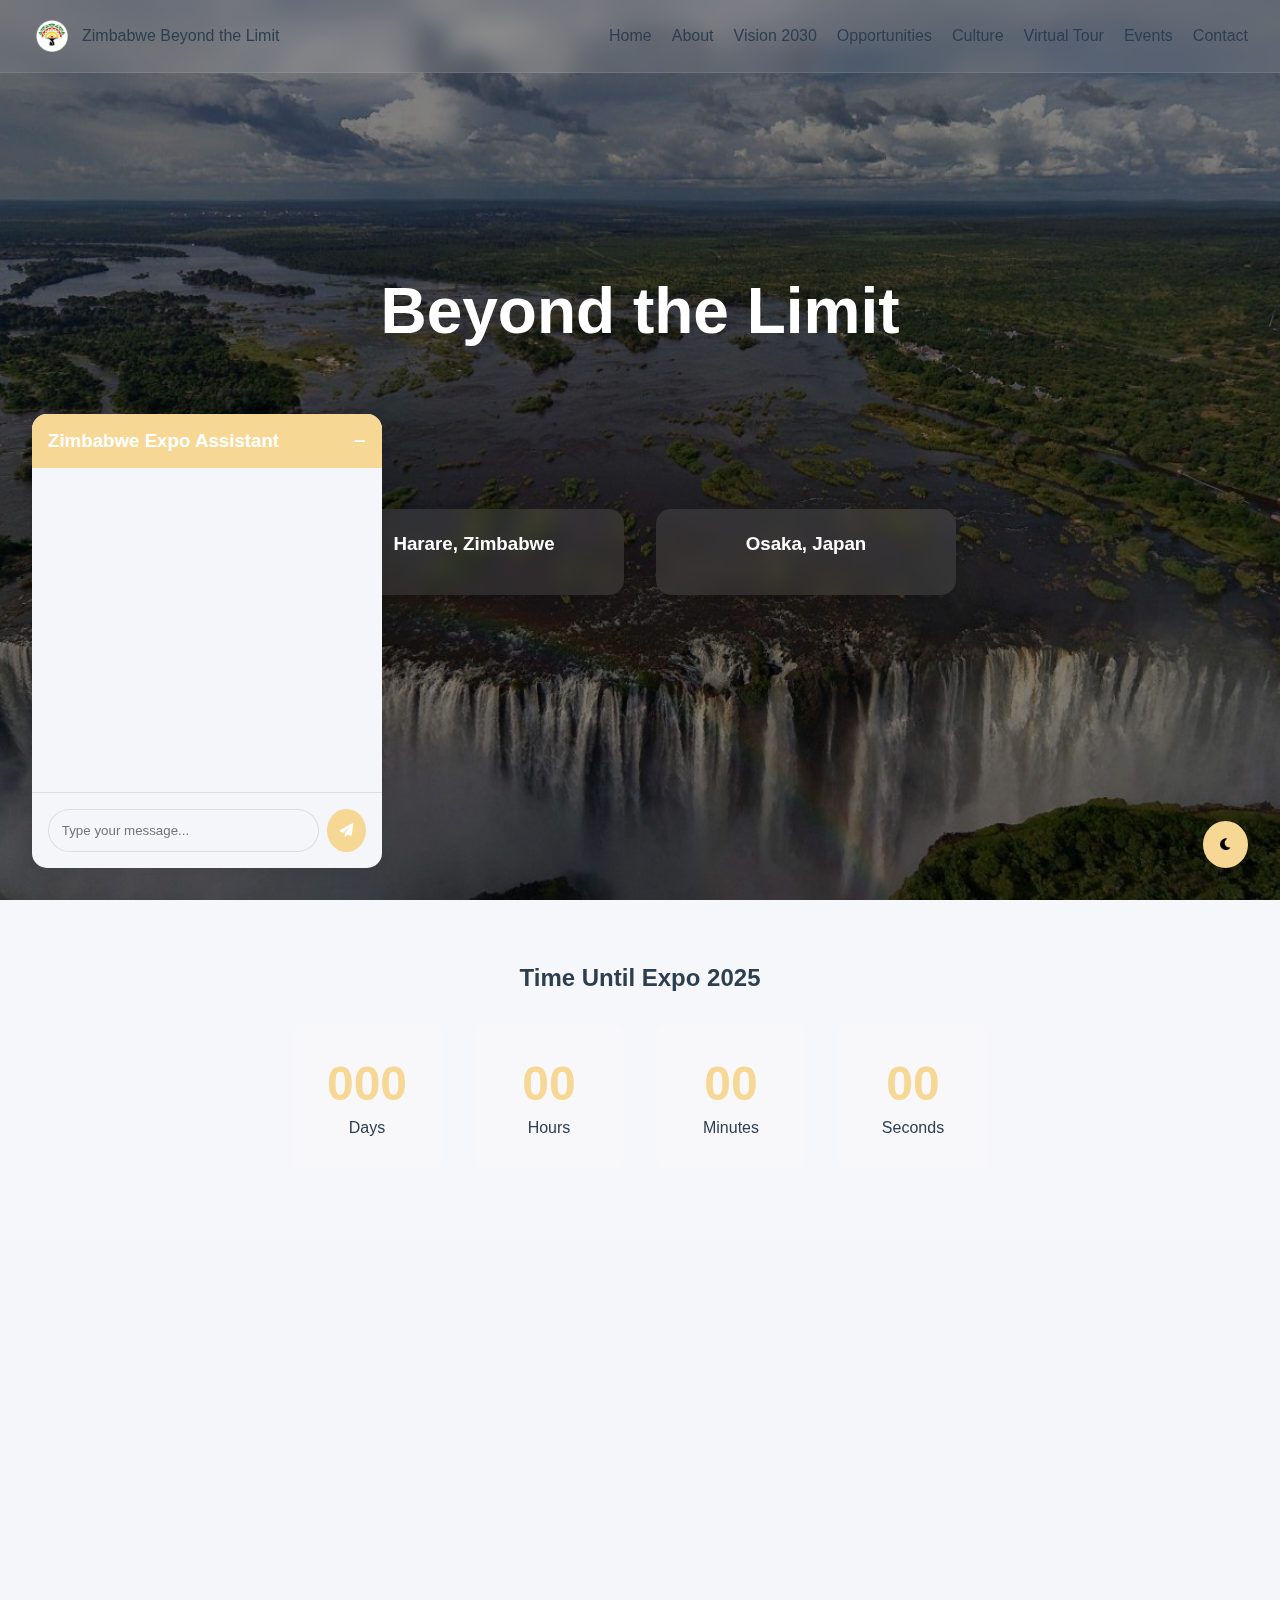
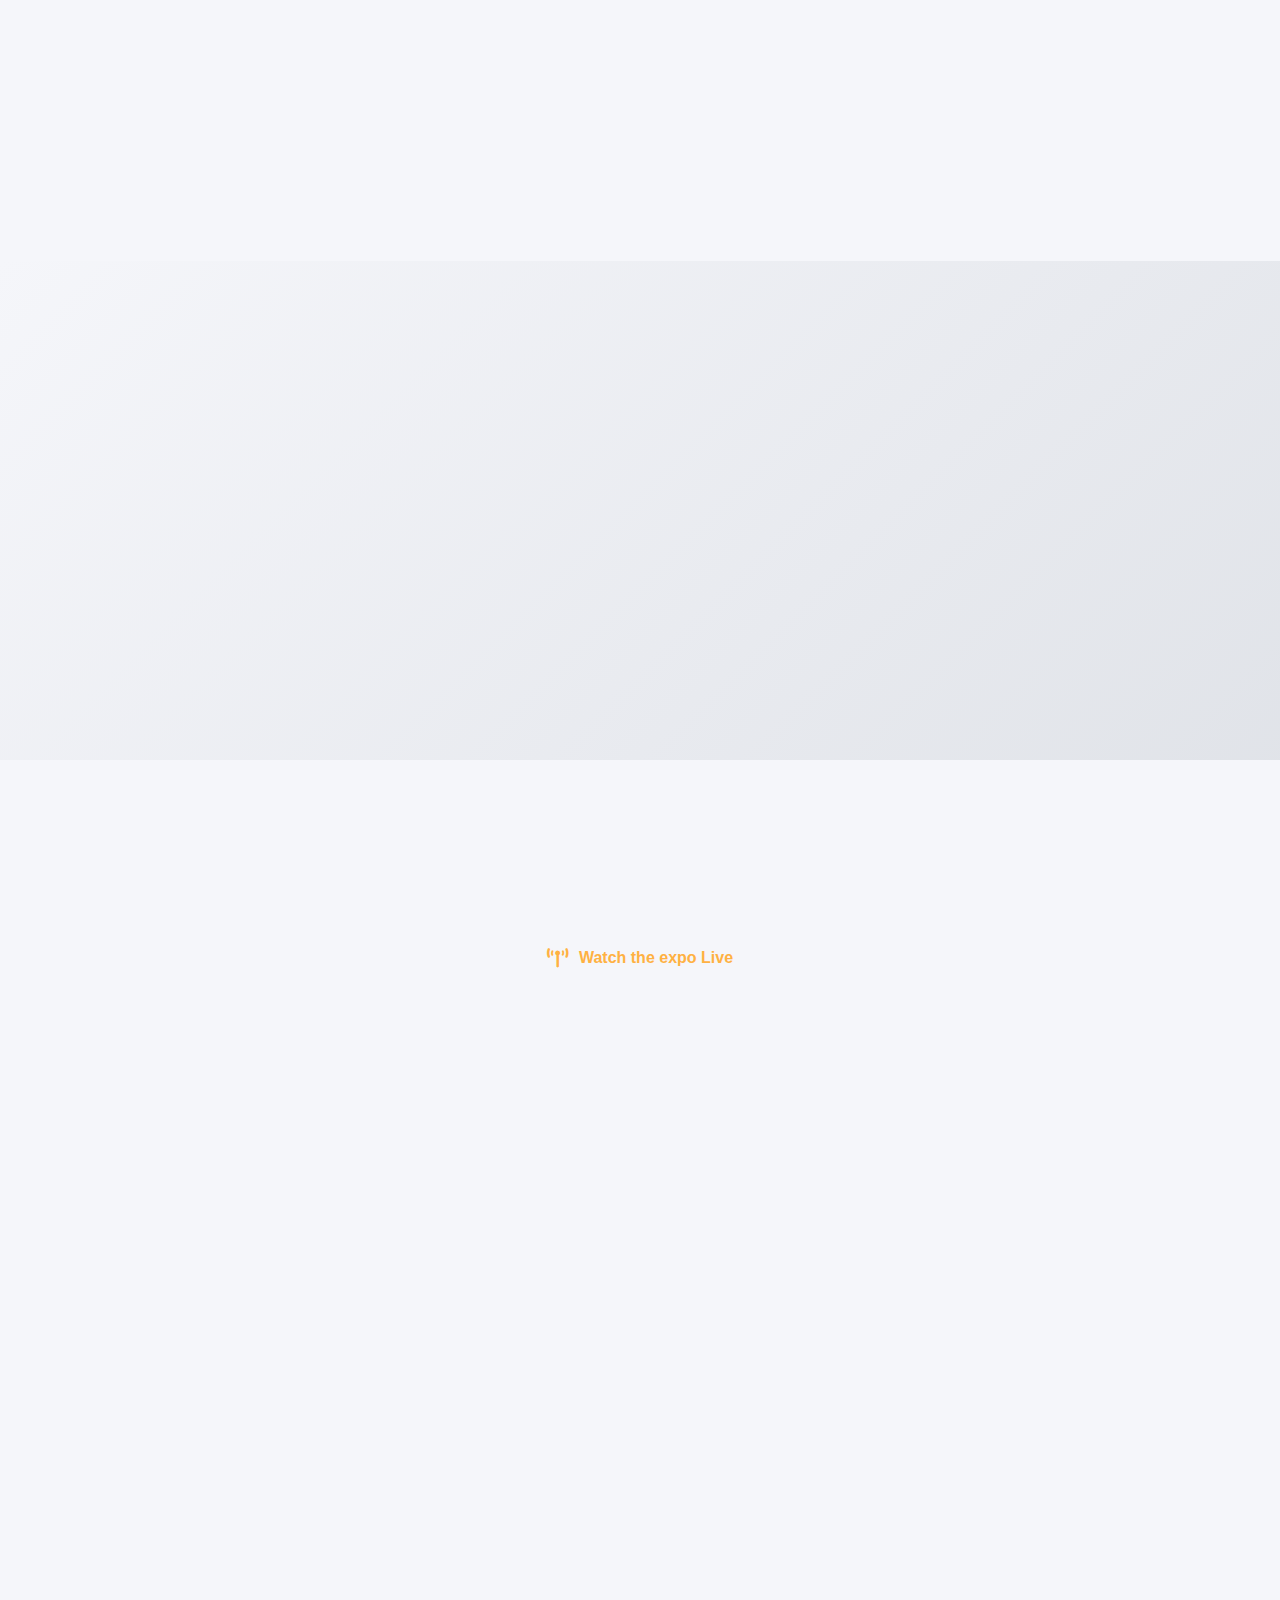
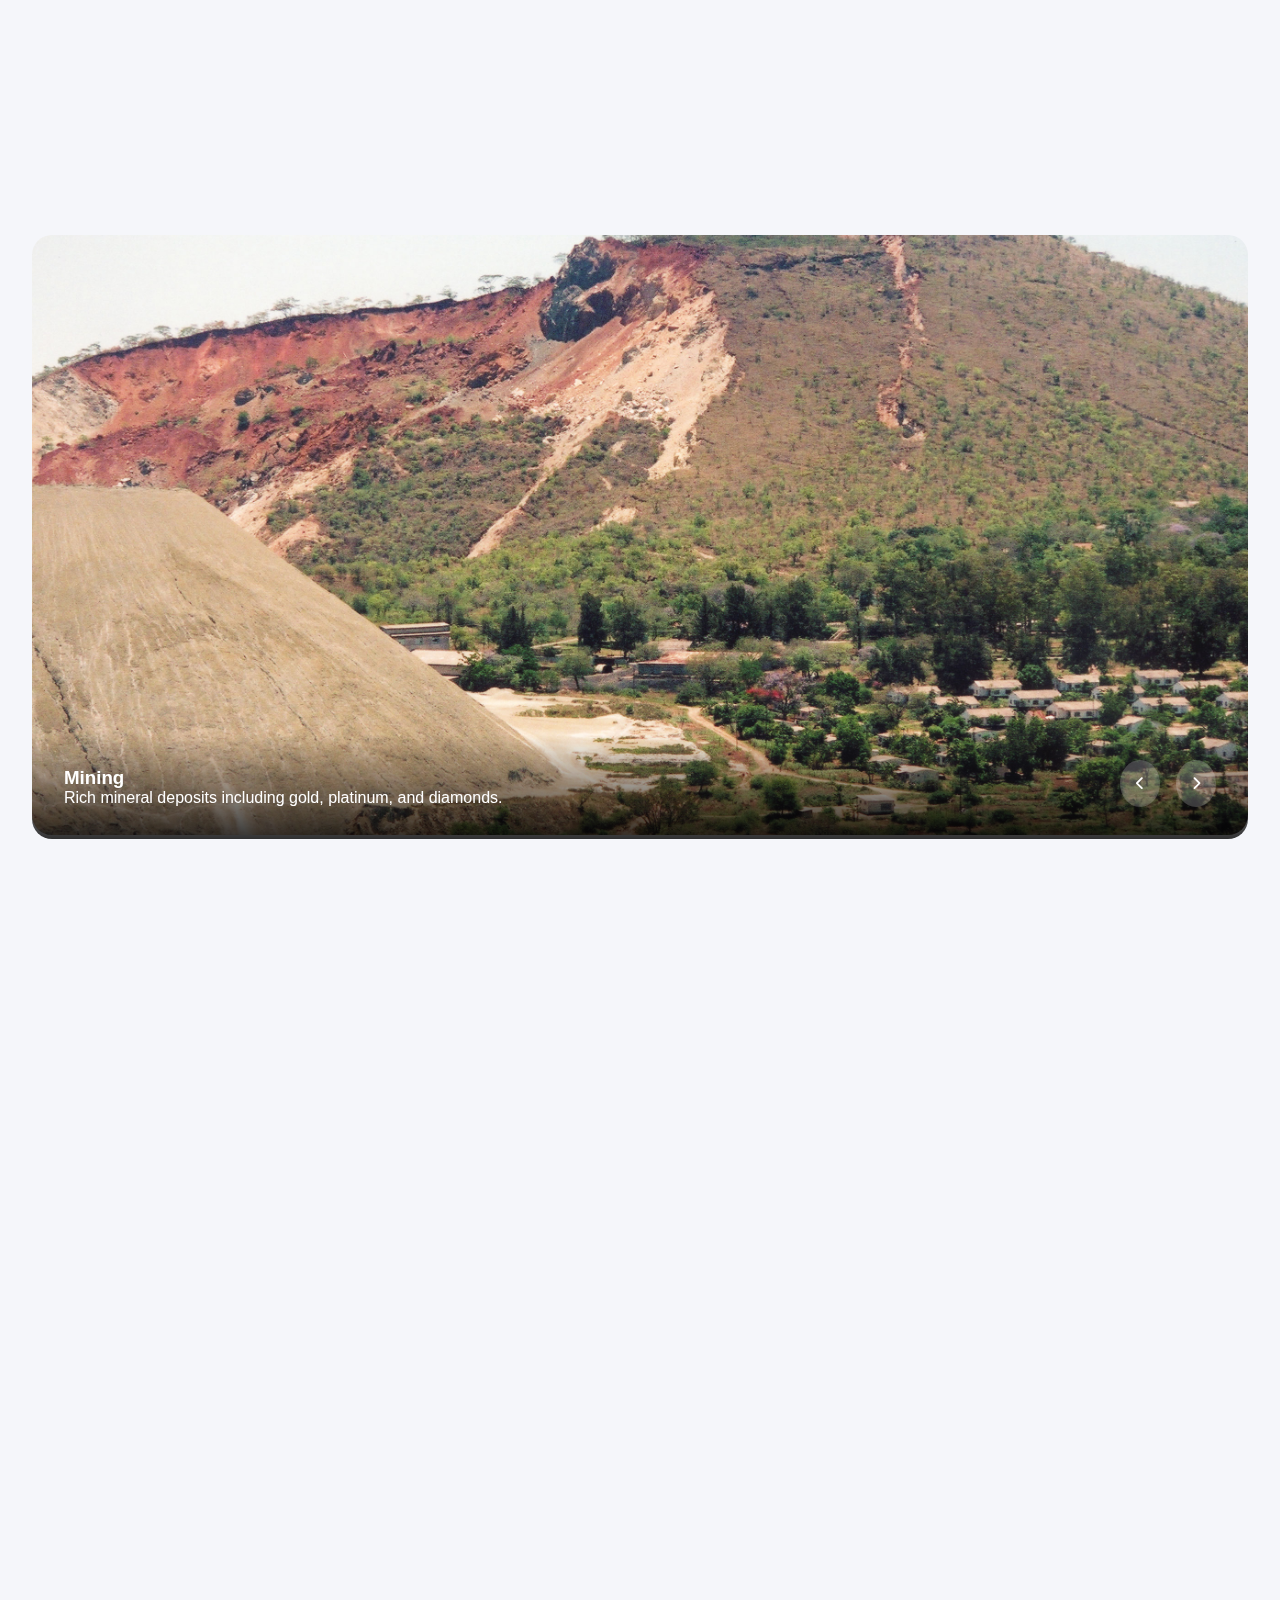
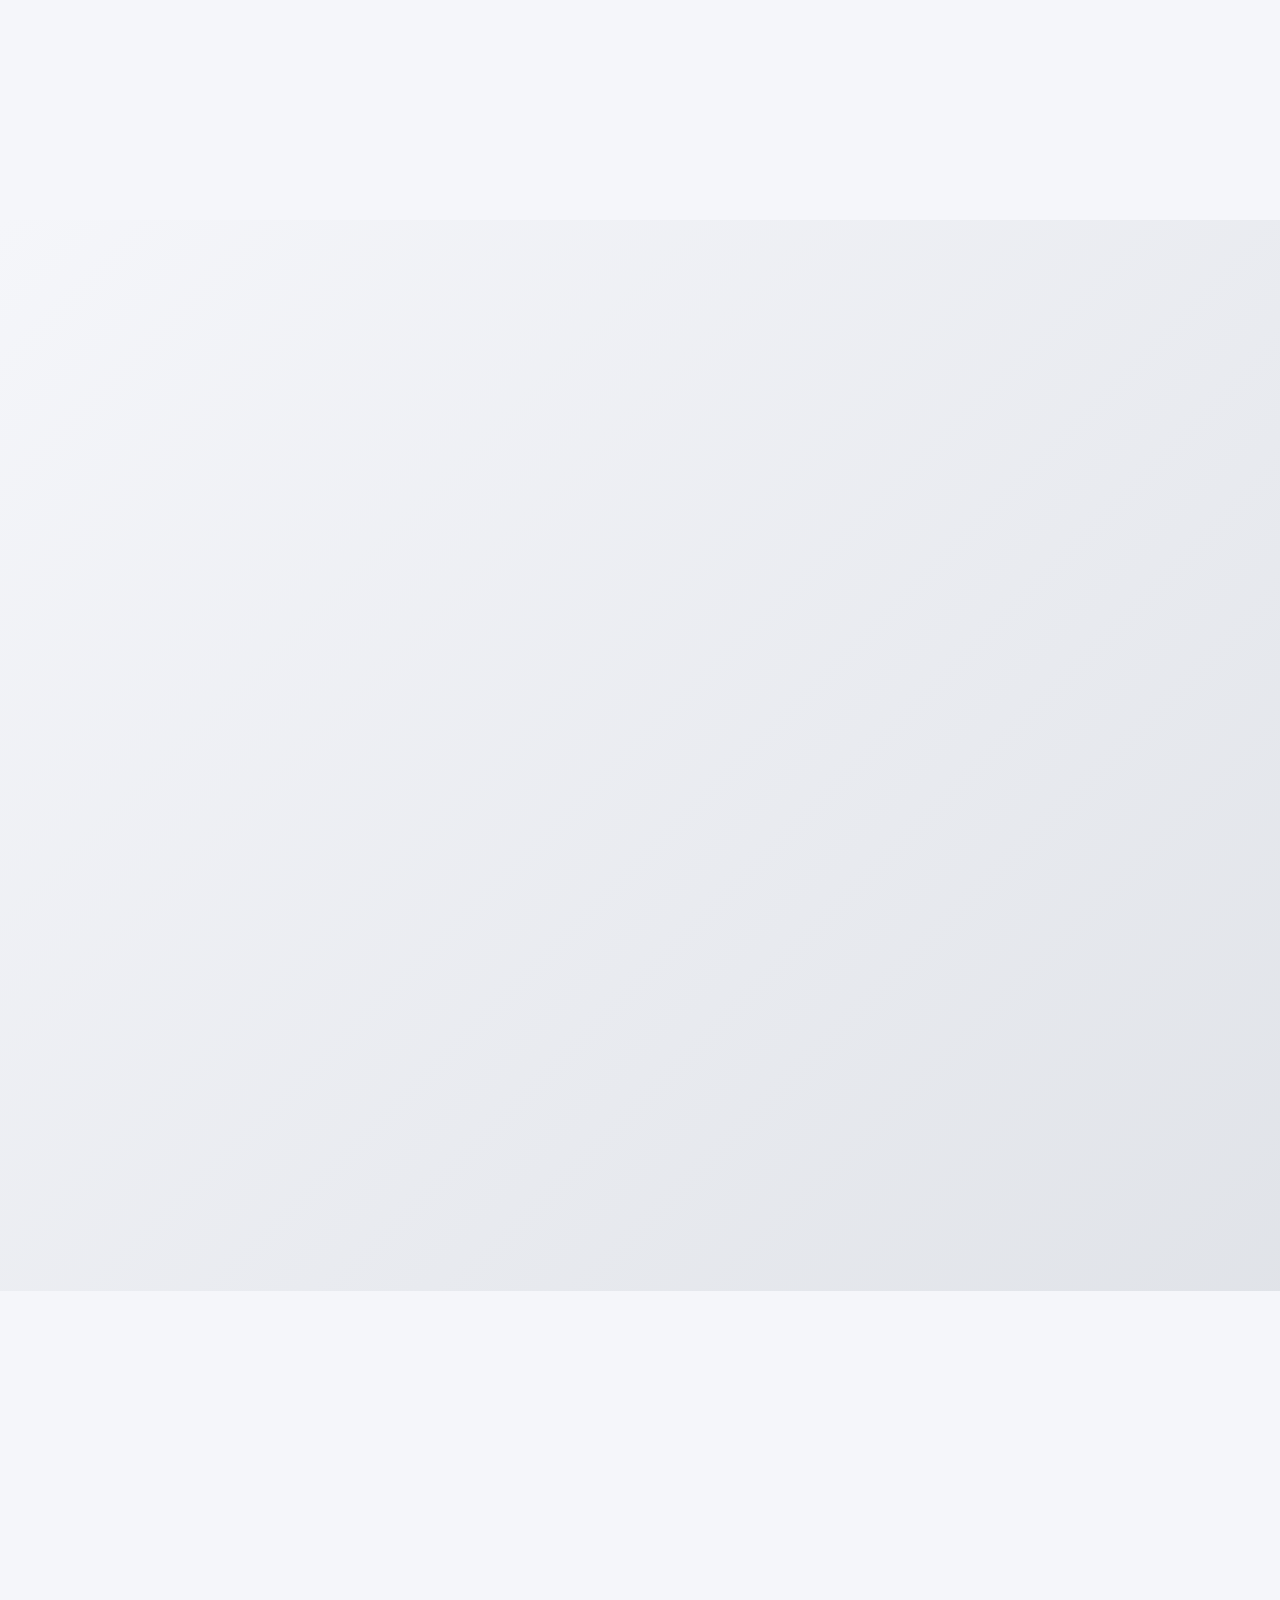
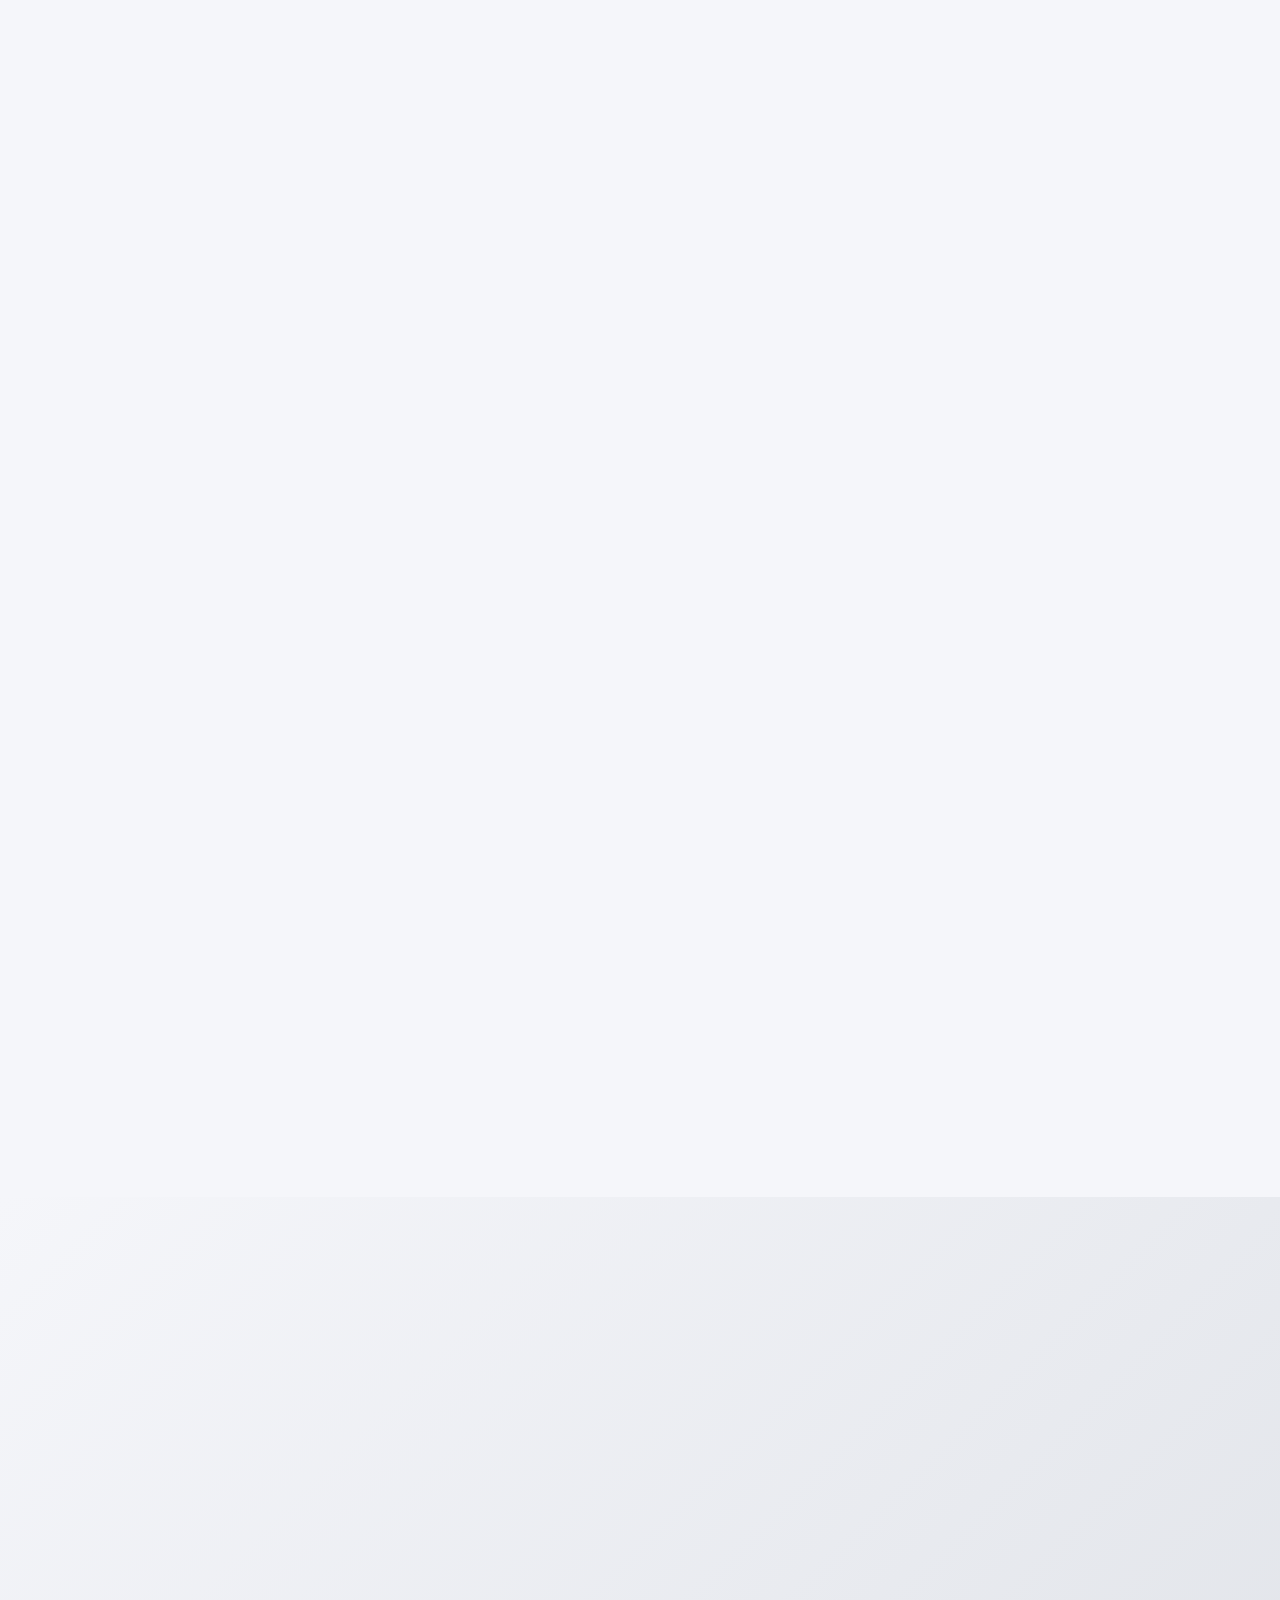
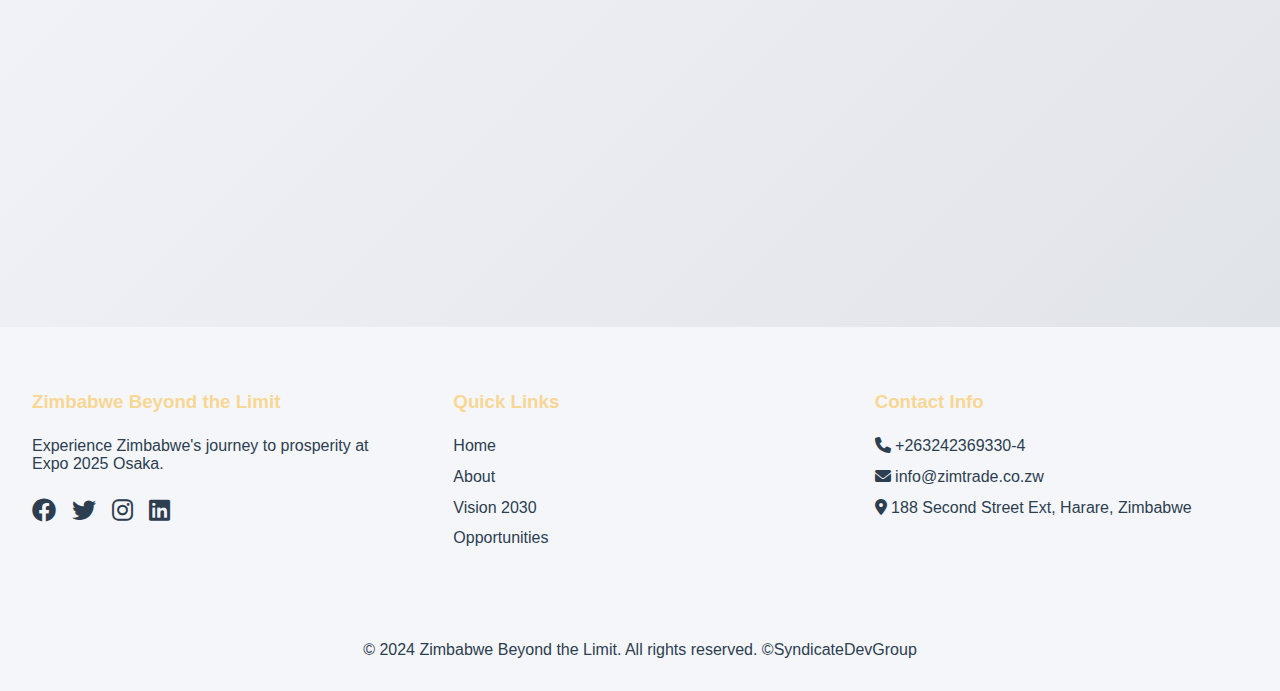
==== commit 2973d42e: "icons in events sections" ====
--- a/index.html
+++ b/index.html
@@ -211,17 +211,17 @@
             <h3>Pavilion Highlights</h3>
             <div class="highlights-grid">
                 <div class="highlight-item">
-                    <img src="assets/images/pavilion-render.jpg" alt="Zimbabwe Pavilion Render">
+                    <img src="assets/images/logo.png" alt="Zimbabwe Beyond the Limit Logo" height="40">
                     <h4>Interactive Exhibits</h4>
                     <p>Engage with cutting-edge technology showcasing Zimbabwe's progress</p>
                 </div>
                 <div class="highlight-item">
-                    <img src="assets/images/cultural-showcase.jpg" alt="Cultural Showcase">
+                    <img src="assets/images/logo.png" alt="Zimbabwe Beyond the Limit Logo" height="40">
                     <h4>Cultural Zone</h4>
                     <p>Immerse yourself in Zimbabwe's rich cultural heritage</p>
                 </div>
                 <div class="highlight-item">
-                    <img src="assets/images/business-hub.jpg" alt="Business Hub">
+                    <img src="assets/images/logo.png" alt="Zimbabwe Beyond the Limit Logo" height="40">
                     <h4>Business Hub</h4>
                     <p>Connect with investors and explore opportunities</p>
                 </div>
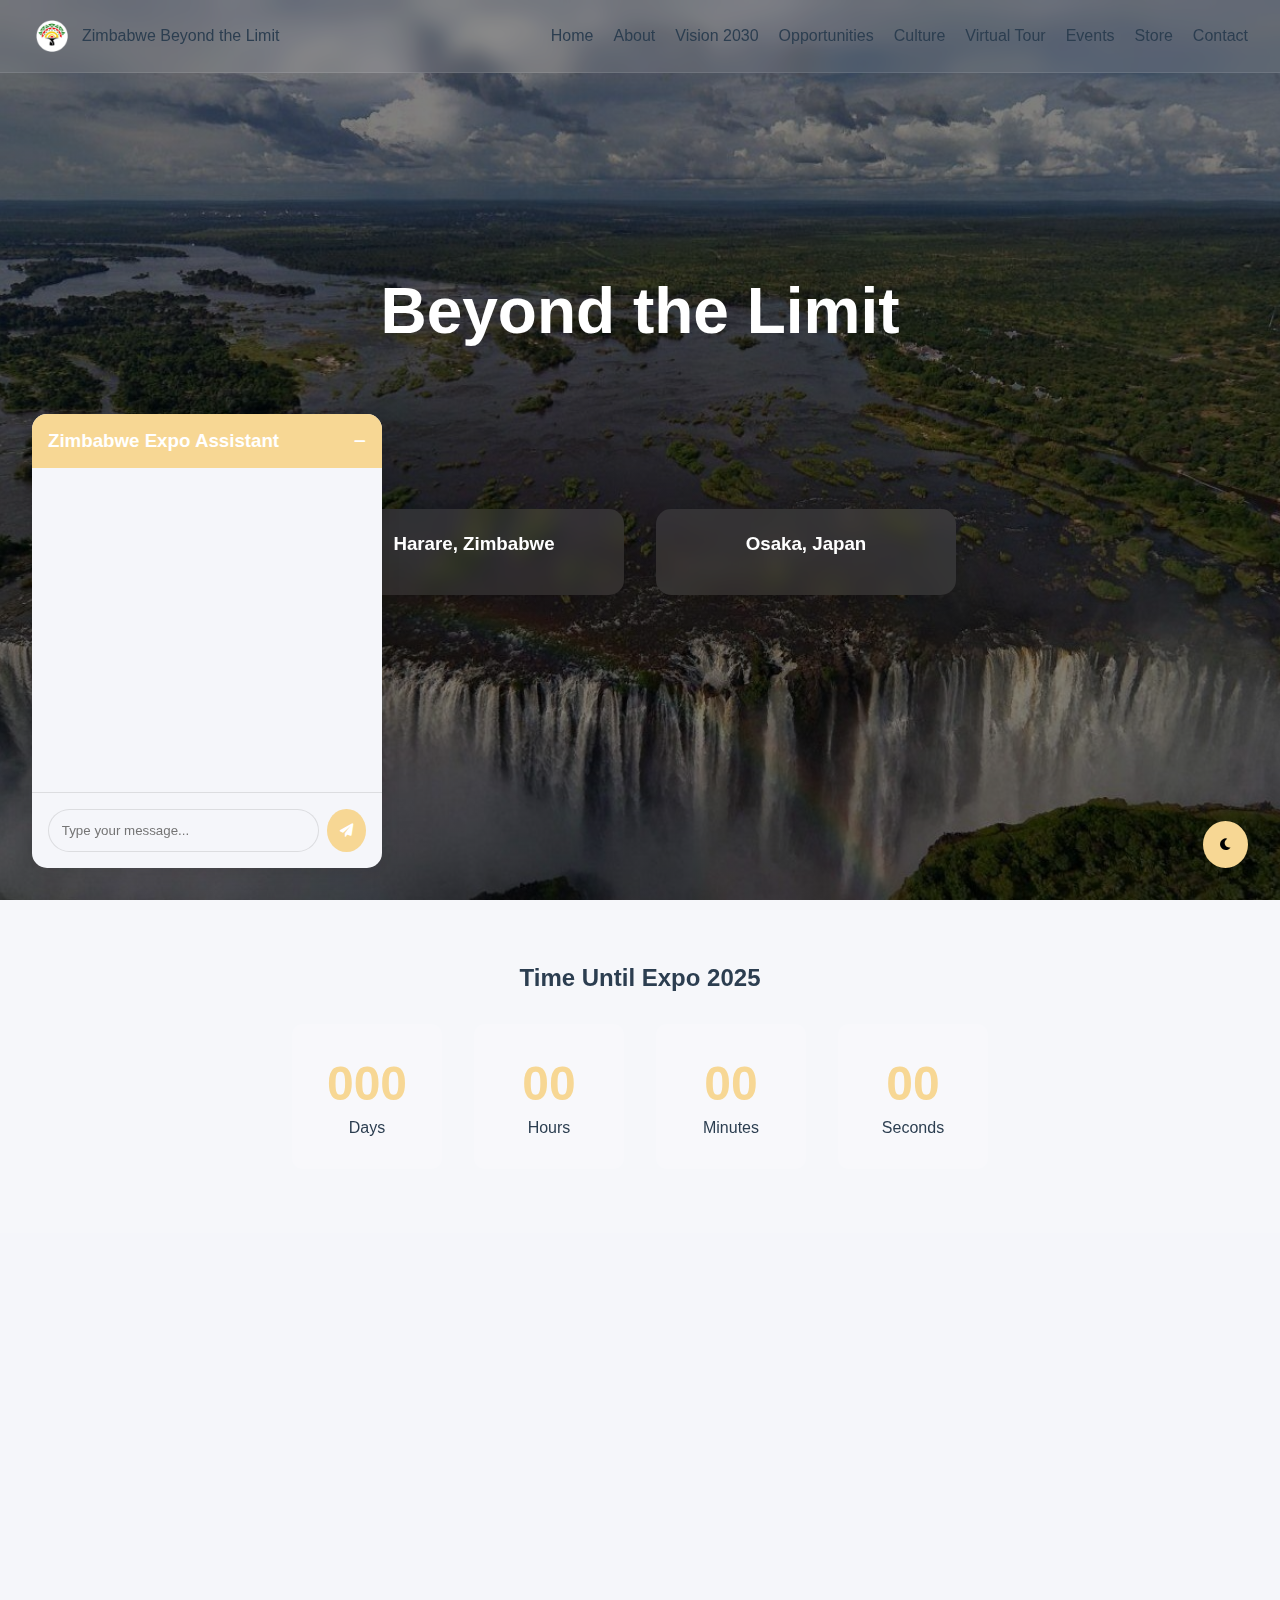
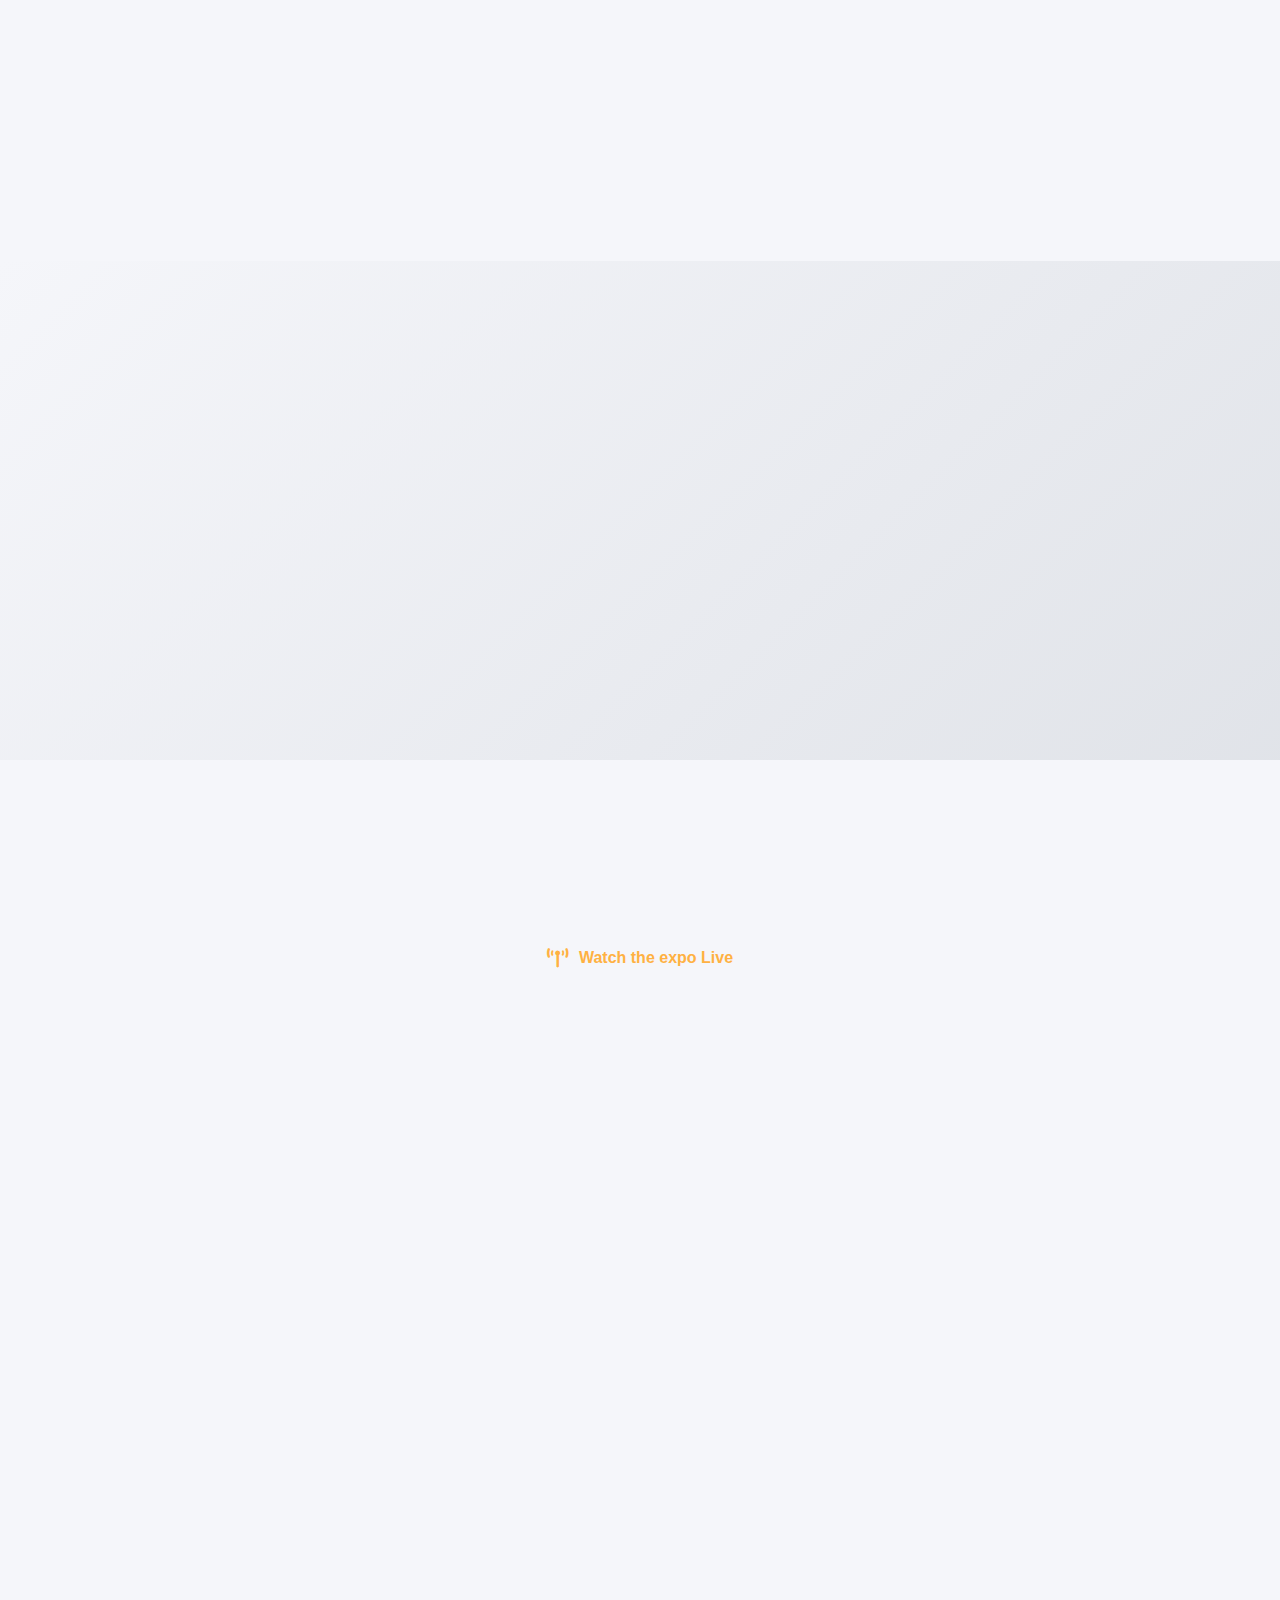
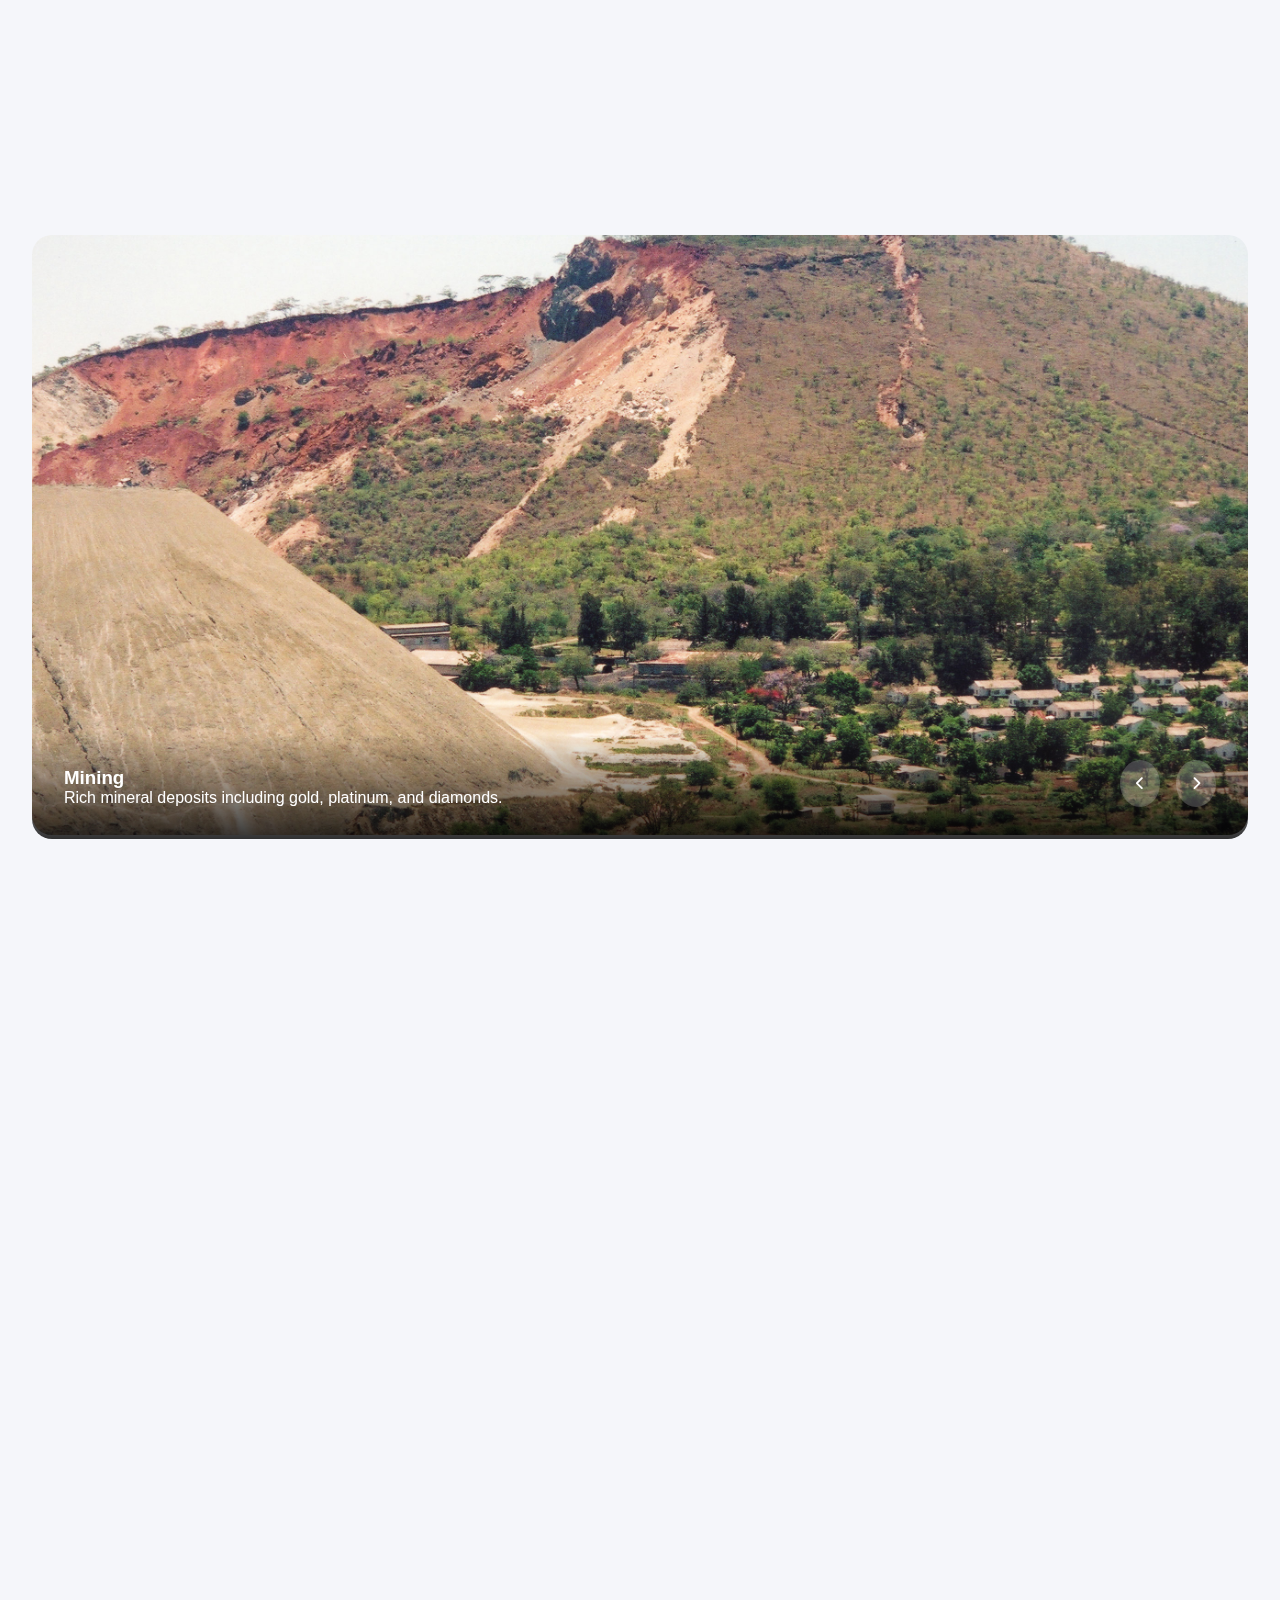
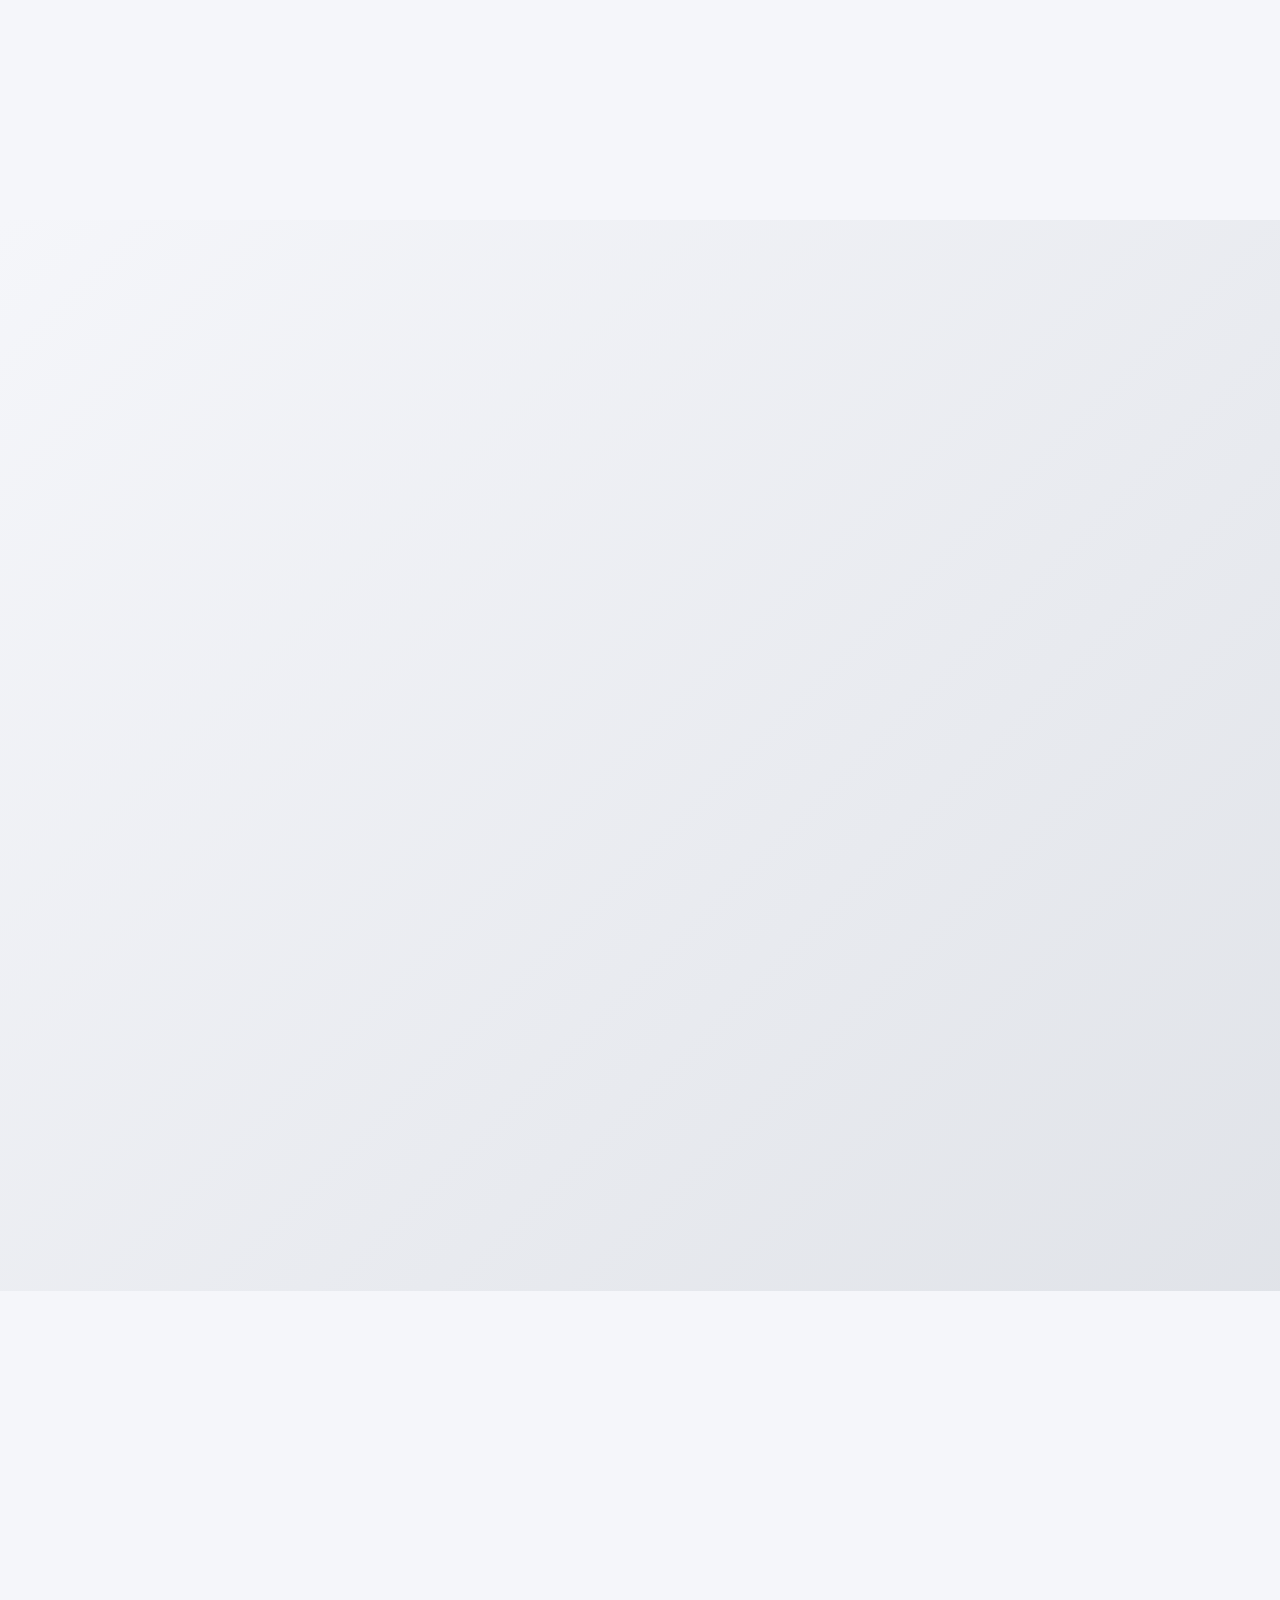
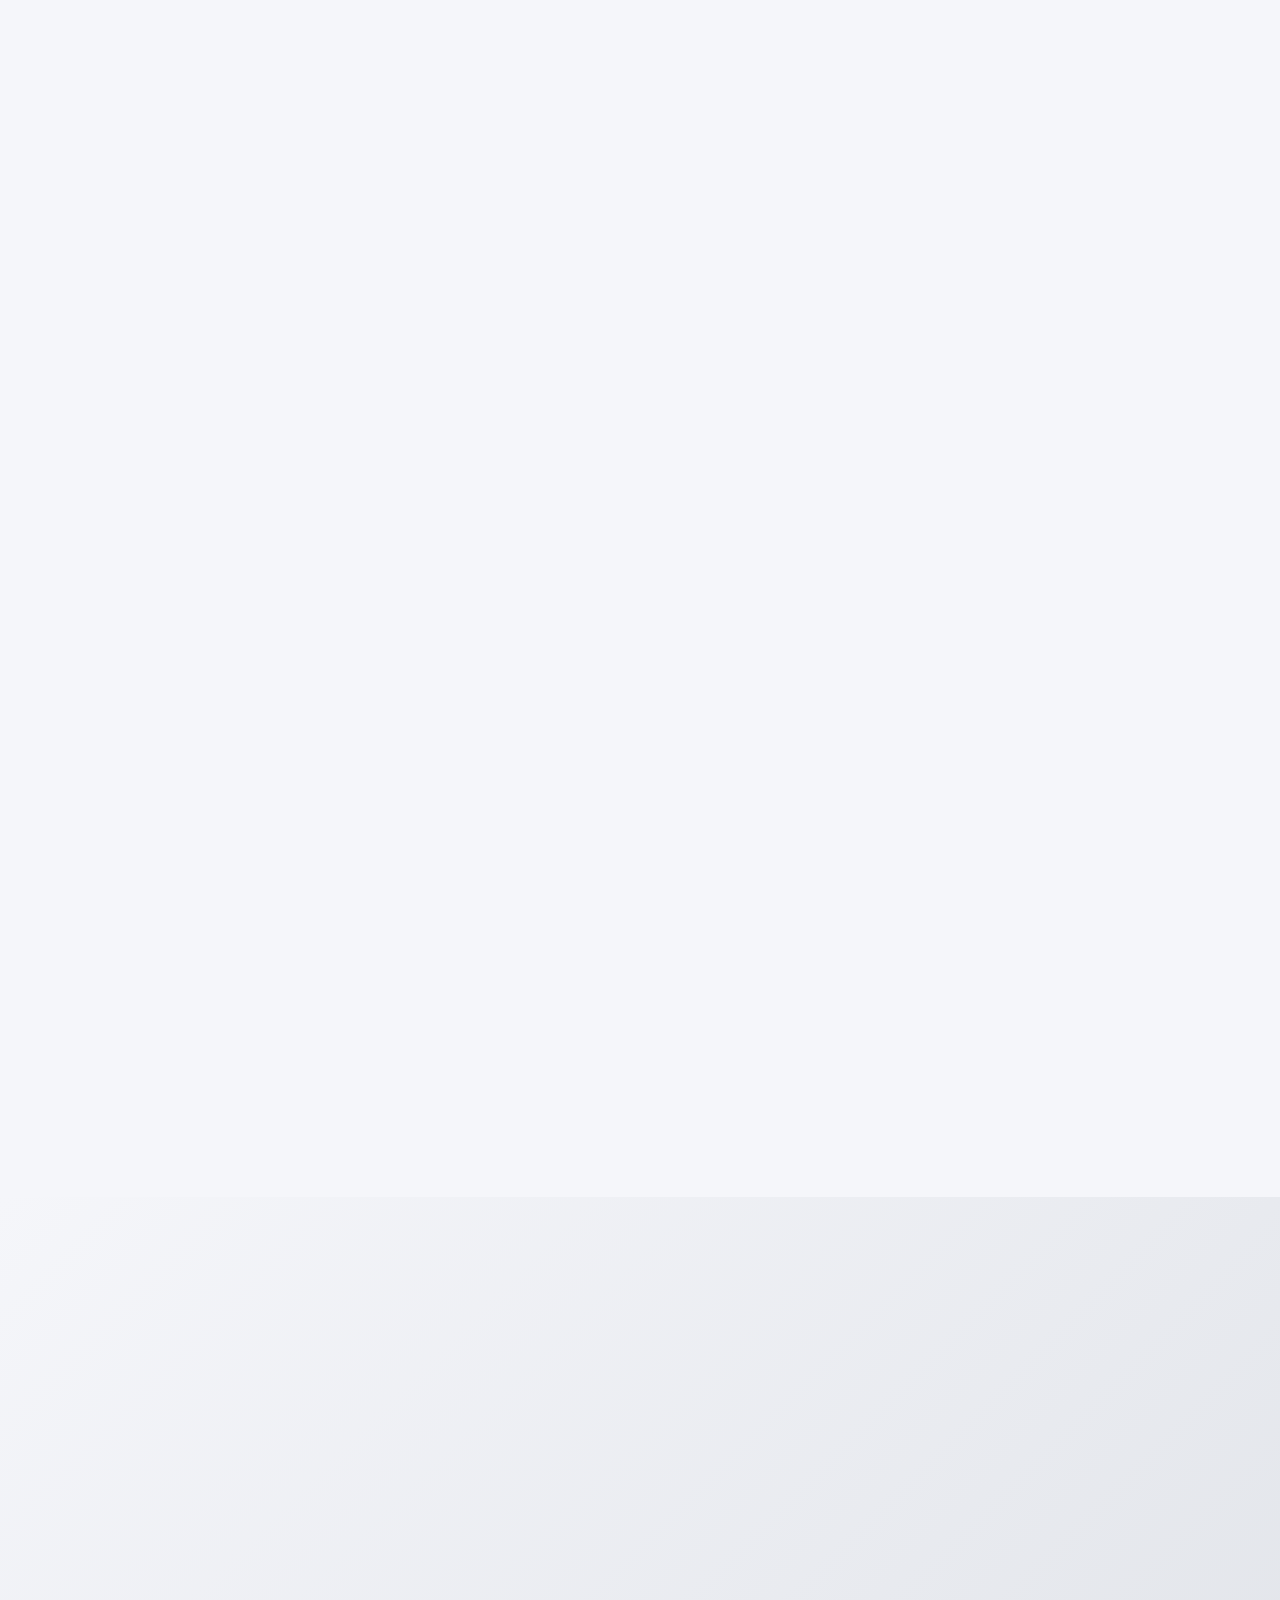
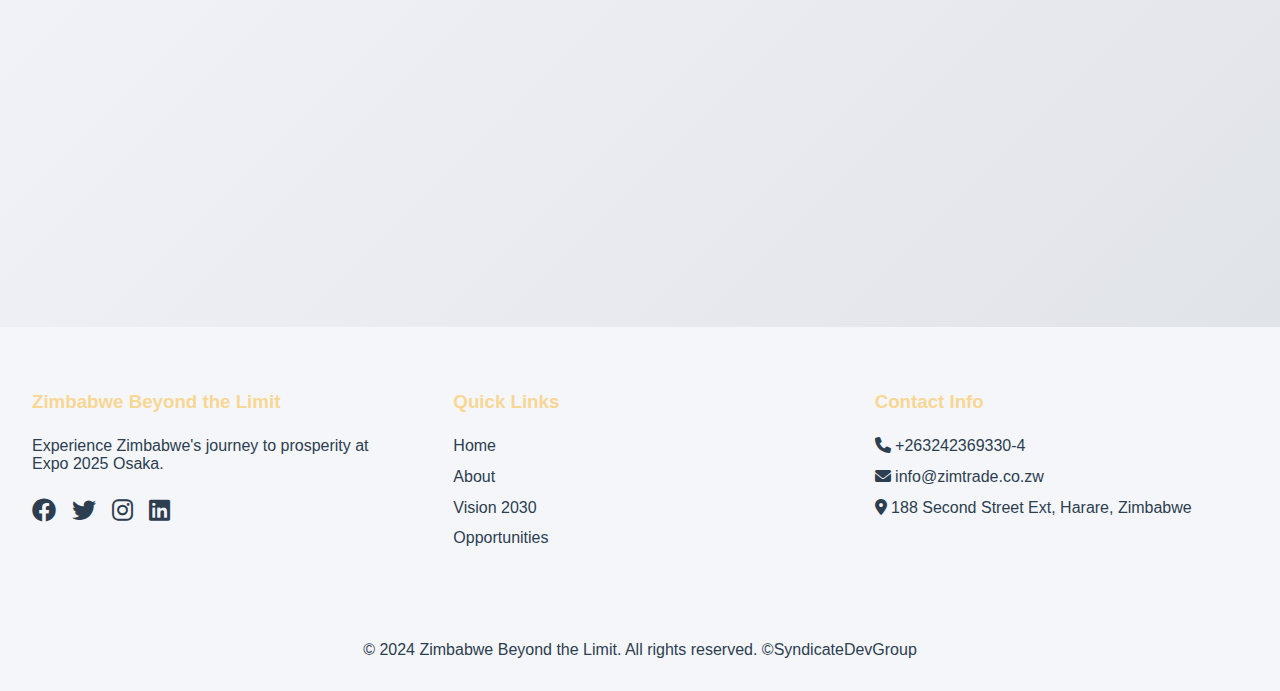
==== commit 5a60dcab: "neww store pages" ====
--- a/index.html
+++ b/index.html
@@ -40,6 +40,7 @@
                     <a href="#culture">Culture</a>
                     <a href="pages/tour.html">Virtual Tour</a>
                     <a href="#expo2025">Events</a>
+                    <a href="pages/store.html">Store</a>
                     <a href="#contact">Contact</a>
                 </div>
         </nav>
--- a/css/styles.css
+++ b/css/styles.css
@@ -1,3 +1,183 @@
+.product-image img {
+    width: 100%;
+    height: 280px;
+    object-fit: contain;
+    padding: 1rem;
+    background: rgba(255, 255, 255, 0.05);
+    transition: transform 0.3s ease;
+}
+
+.product-image img:hover {
+    transform: scale(1.05);
+}
+.products-section {
+    max-width: 1200px;
+    margin: 4rem auto;
+    padding: 0 20px;
+}
+
+.products-grid {
+    display: grid;
+    grid-template-columns: repeat(3, 1fr);
+    gap: 3rem;
+    width: 100%;
+}
+
+.product-card.glass {
+    background: rgba(255, 255, 255, 0.1);
+    backdrop-filter: blur(12px);
+    -webkit-backdrop-filter: blur(12px);
+    border: 1px solid rgba(255, 255, 255, 0.2);
+    box-shadow: 0 8px 32px 0 rgba(31, 38, 135, 0.15);
+    border-radius: 24px;
+    padding: 2rem;
+    display: flex;
+    flex-direction: column;
+    align-items: center;
+    transition: transform 0.3s ease, background 0.3s ease;
+}
+
+.product-card.glass:hover {
+    transform: translateY(-10px);
+    background: rgba(255, 255, 255, 0.2);
+    border: 1px solid rgba(255, 255, 255, 0.3);
+}
+
+.product-image {
+    width: 100%;
+    height: 280px;
+    border-radius: 16px;
+    overflow: hidden;
+    margin-bottom: 1.5rem;
+}
+
+.product-info {
+    text-align: center;
+    width: 100%;
+}
+
+.product-price {
+    font-size: 1.8rem;
+    font-weight: bold;
+    margin: 1rem 0;
+    background: linear-gradient(45deg, #2196F3, #E91E63);
+    -webkit-background-clip: text;
+    -webkit-text-fill-color: transparent;
+}
+
+.buy-btn {
+    width: 80%;
+    padding: 1rem;
+    border-radius: 50px;
+    background: rgba(255, 255, 255, 0.2);
+    backdrop-filter: blur(8px);
+    border: 1px solid rgba(255, 255, 255, 0.3);
+    transition: all 0.3s ease;
+}
+
+.buy-btn:hover {
+    background: rgba(255, 255, 255, 0.3);
+    transform: scale(1.05);
+}
+
+@media (max-width: 1024px) {
+    .products-grid {
+        grid-template-columns: repeat(2, 1fr);
+    }
+}
+
+@media (max-width: 768px) {
+    .products-grid {
+        grid-template-columns: 1fr;
+    }
+}
+
+
+.store-hero {
+    margin-top: 80px;
+    background: none;
+    height: auto;
+}
+.store-hero {
+    margin-top: 120px;
+    text-align: center;
+    padding: 4rem 0;
+}
+
+.store-hero h1 {
+    font-size: 3.5rem;
+    font-weight: bold;
+    background: linear-gradient(45deg, #FFD700, #FFA500);
+    -webkit-background-clip: text;
+    -webkit-text-fill-color: transparent;
+    text-transform: uppercase;
+    letter-spacing: 2px;
+    margin-bottom: 1rem;
+    animation: fadeIn 1s ease-in;
+}
+
+.store-hero p {
+    font-size: 1.2rem;
+    color: #e1cab0;
+    text-shadow: 2px 2px 4px rgba(0, 0, 0, 0.3);
+    letter-spacing: 1px;
+    max-width: 600px;
+    margin: 0 auto;
+}
+
+@keyframes fadeIn {
+    from {
+        opacity: 0;
+        transform: translateY(-20px);
+    }
+    to {
+        opacity: 1;
+        transform: translateY(0);
+    }
+}
+.store-categories {
+    display: flex;
+    justify-content: center;
+    align-items: center;
+    padding: 2rem 0;
+    width: 100%;
+    max-width: 1200px;
+    margin: 0 auto;
+}
+
+.category-filters {
+    display: flex;
+    gap: 2rem;
+    justify-content: center;
+    align-items: center;
+    padding: 1rem;
+    background: rgba(255, 255, 255, 0.1);
+    backdrop-filter: blur(10px);
+    border-radius: 50px;
+    border: 1px solid rgba(255, 255, 255, 0.2);
+}
+
+.filter-btn {
+    padding: 0.8rem 2rem;
+    font-size: 1.1rem;
+    color: rgb(99, 58, 20);
+    transition: all 0.3s ease;
+    border-radius: 25px;
+}
+
+.filter-btn:hover, 
+.filter-btn.active {
+    background: rgba(255, 255, 255, 0.2);
+    transform: translateY(-2px);
+}
+
+.header {
+    background: rgba(255, 255, 255, 0.1);
+    backdrop-filter: blur(10px);
+    -webkit-backdrop-filter: blur(10px);
+    border-bottom: 1px solid rgba(255, 255, 255, 0.2);
+}
+
 .expo-section {
     padding: 80px 0;
     background: var(--bg-color);
